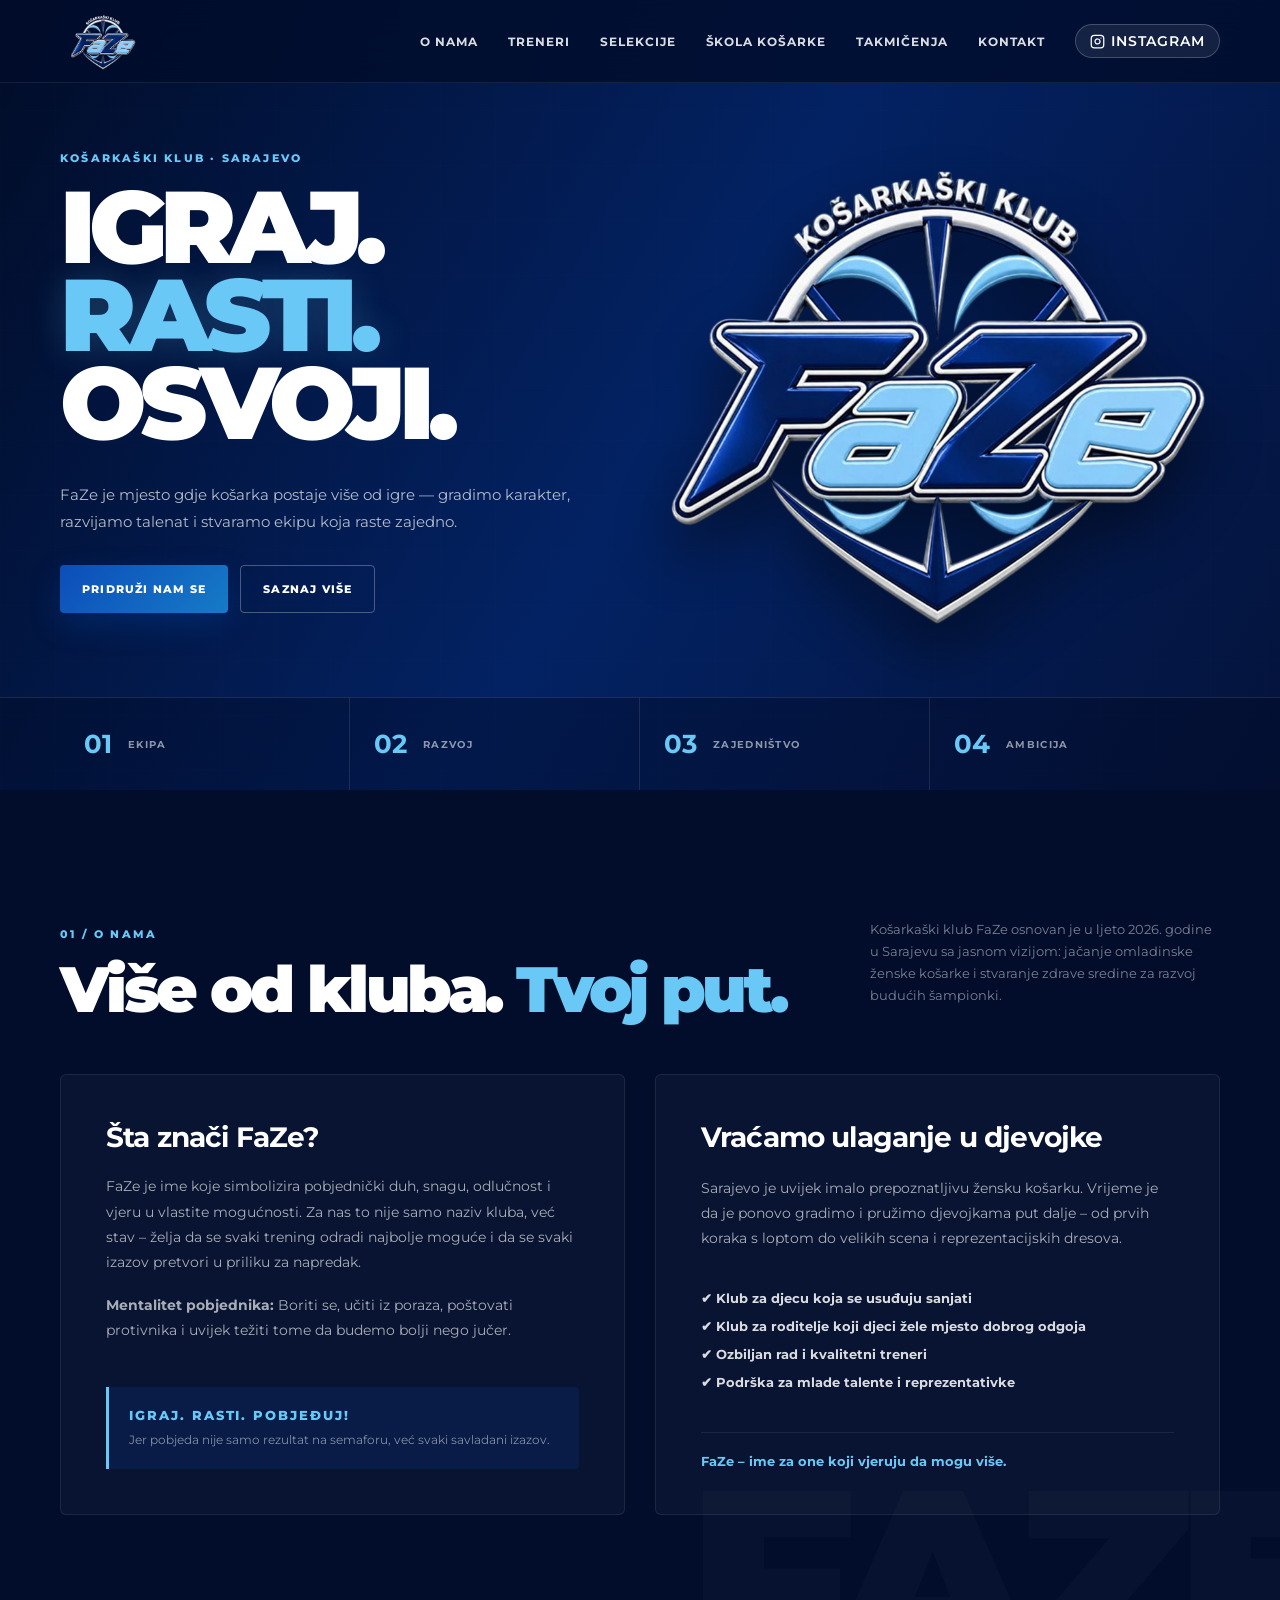
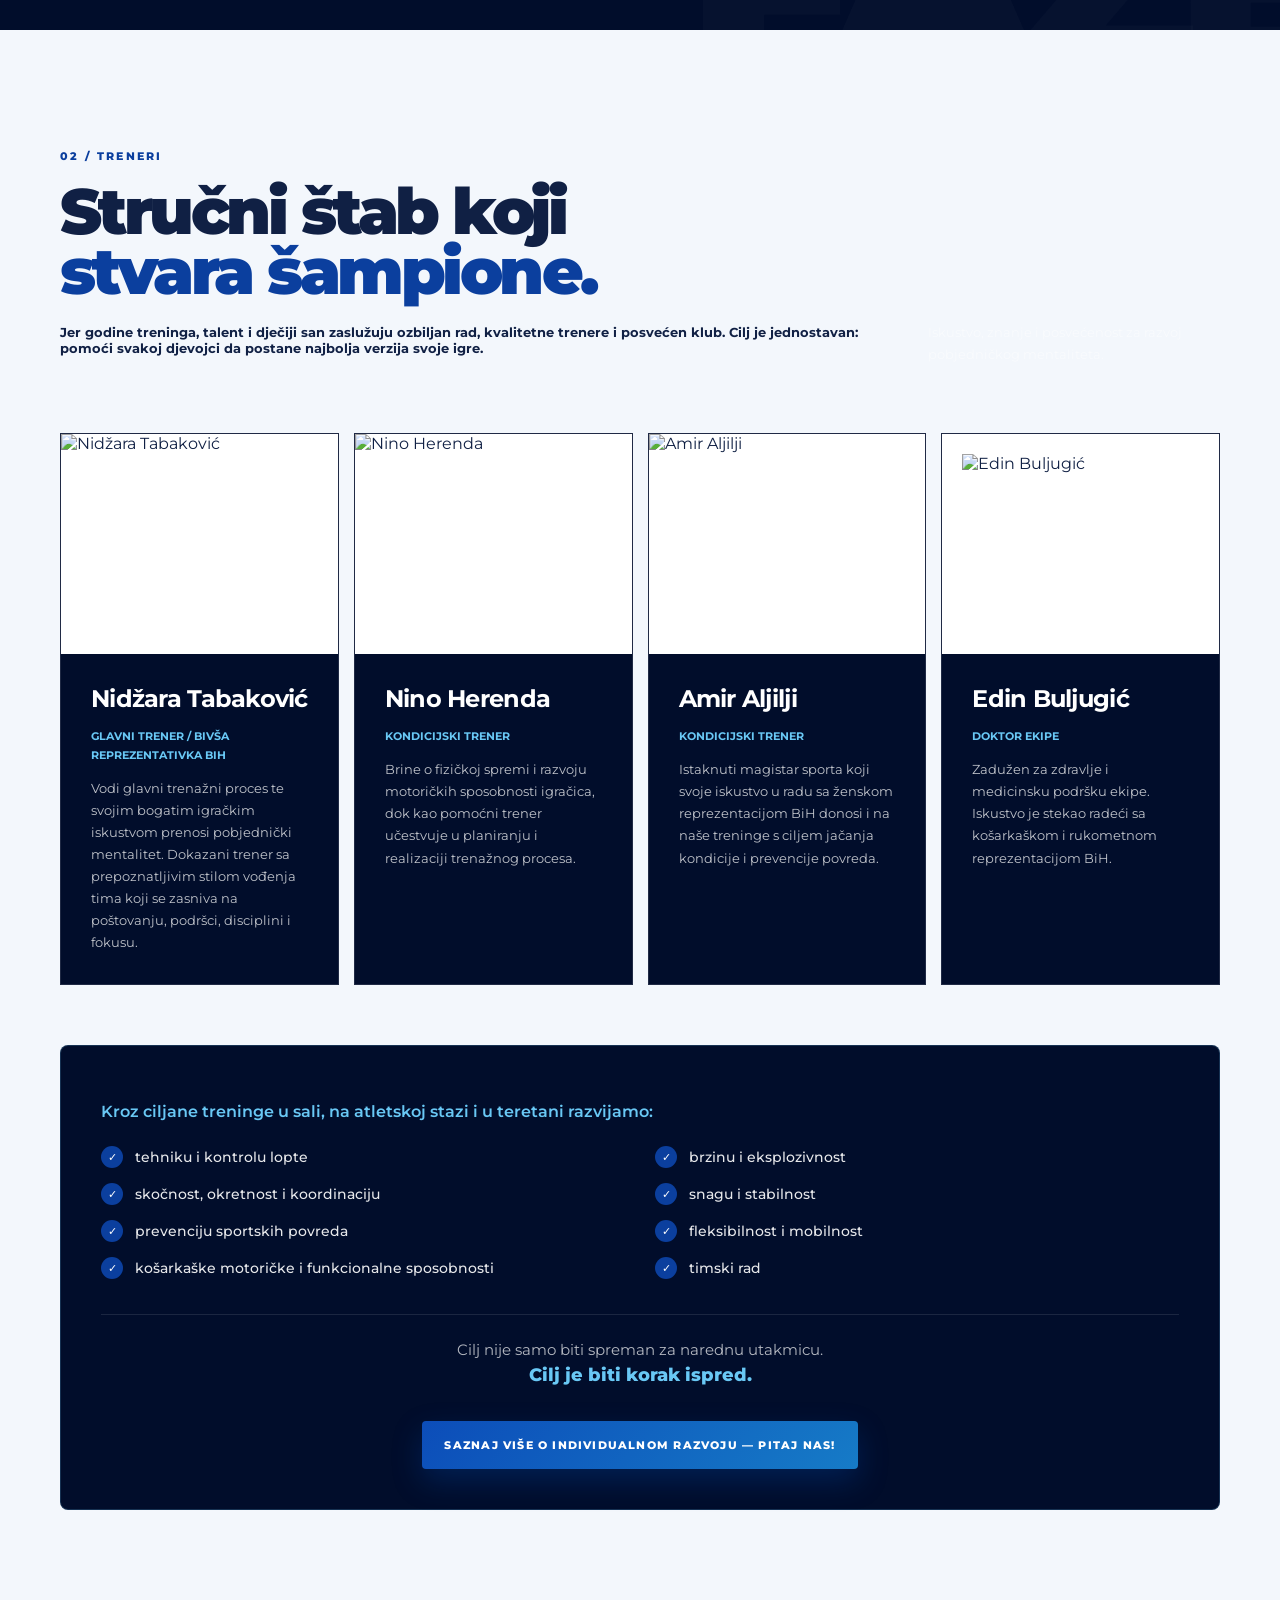
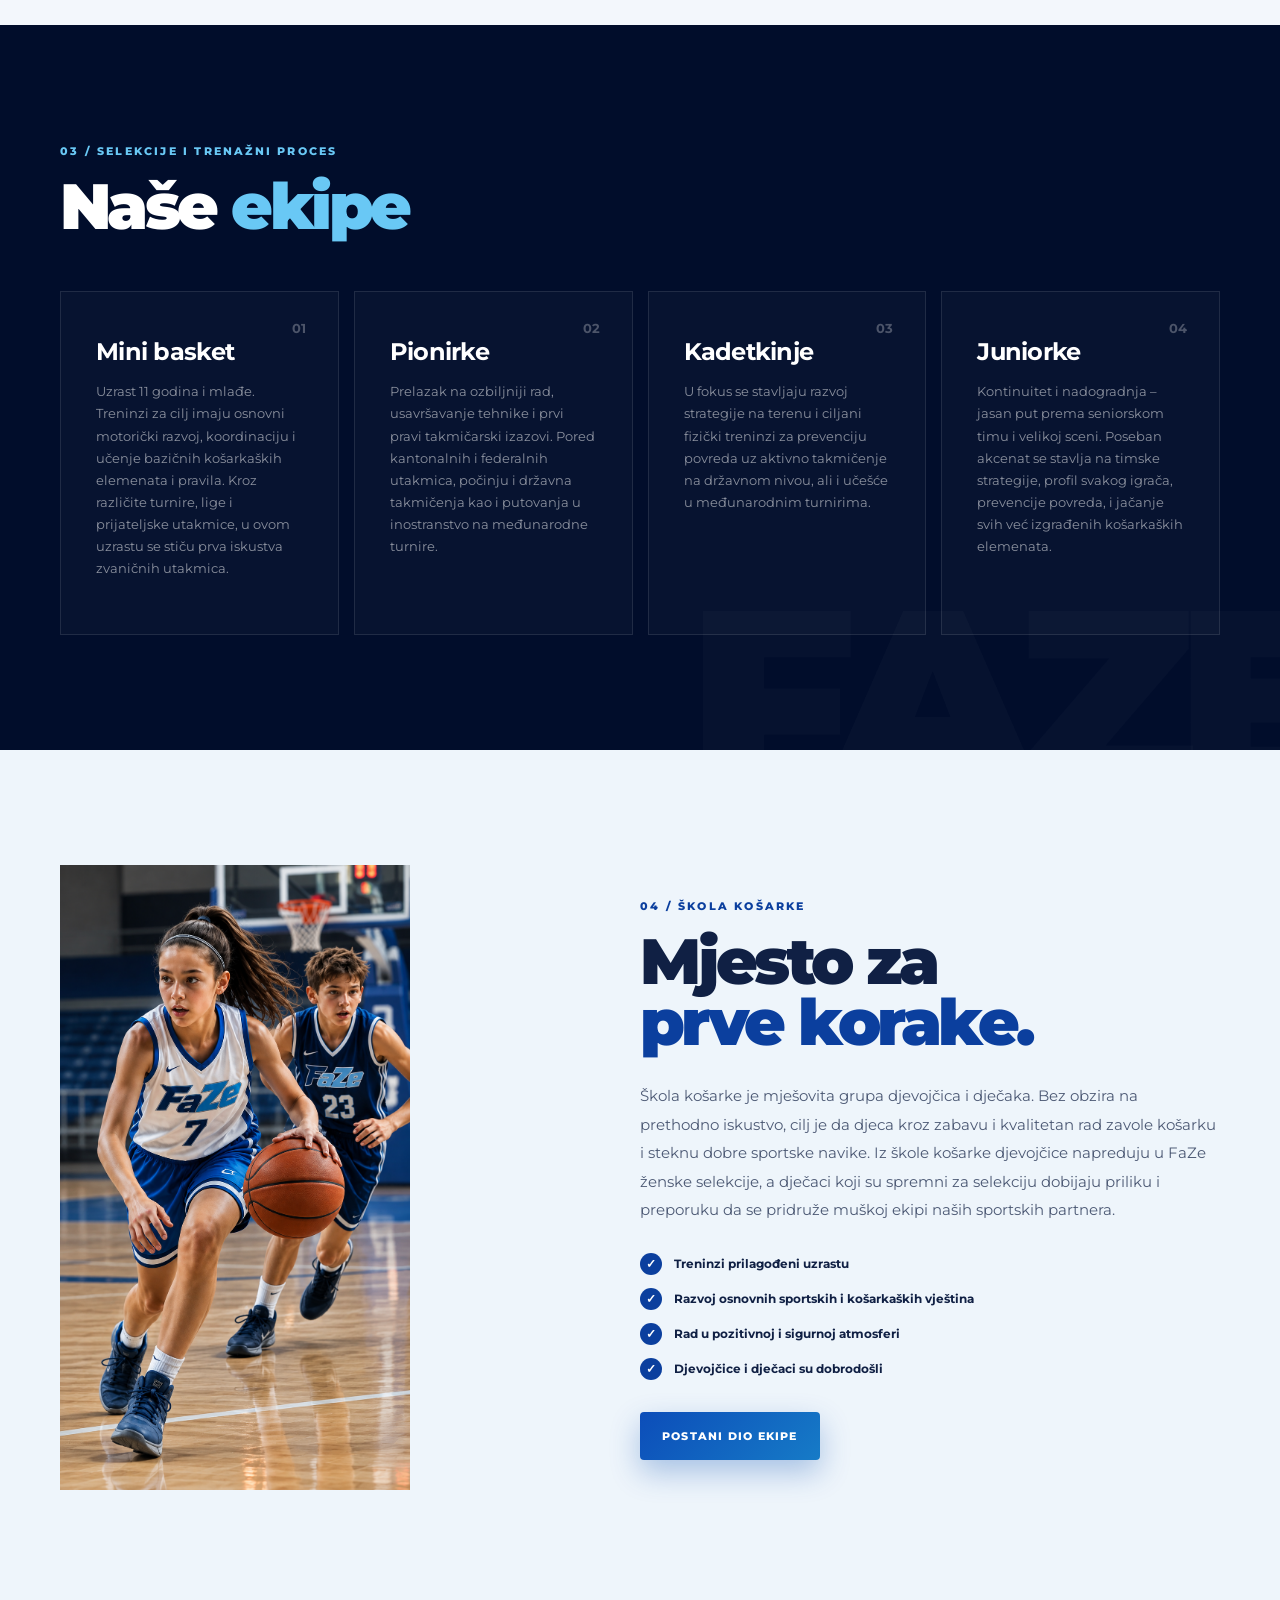
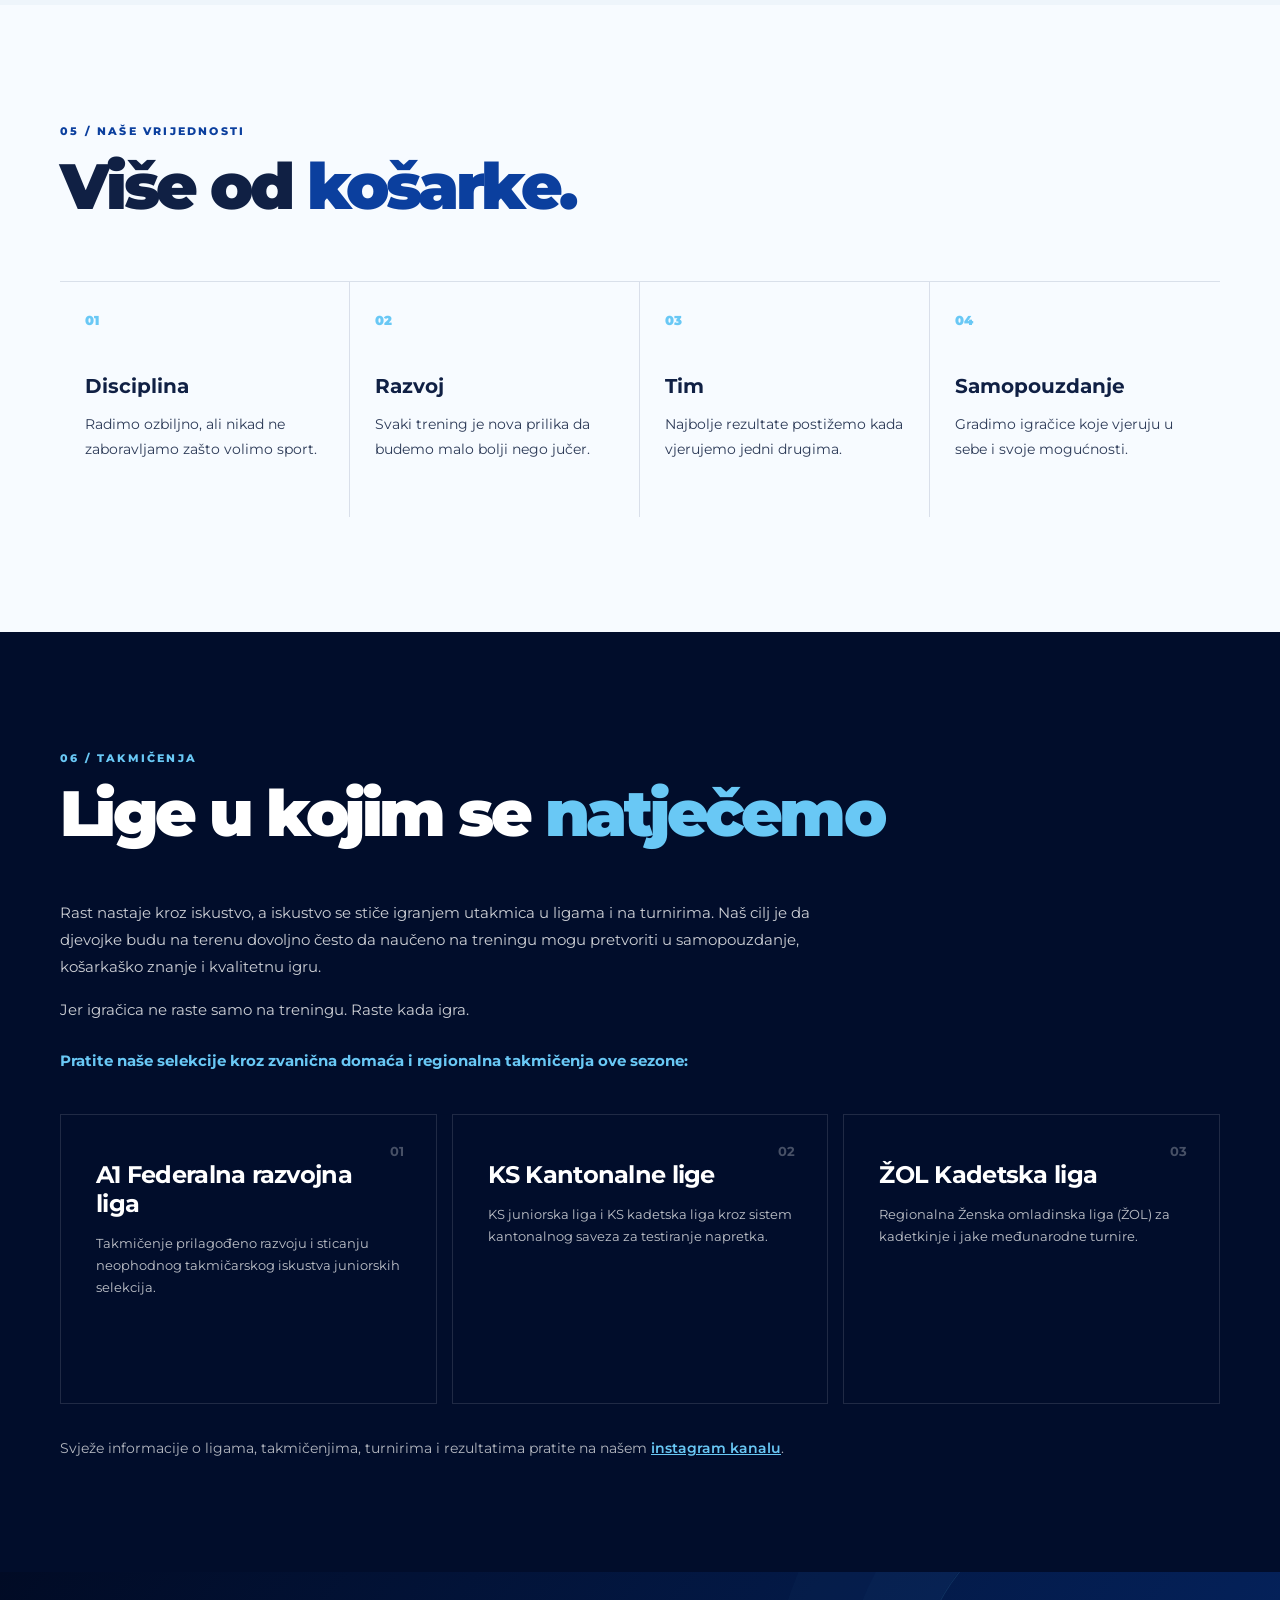
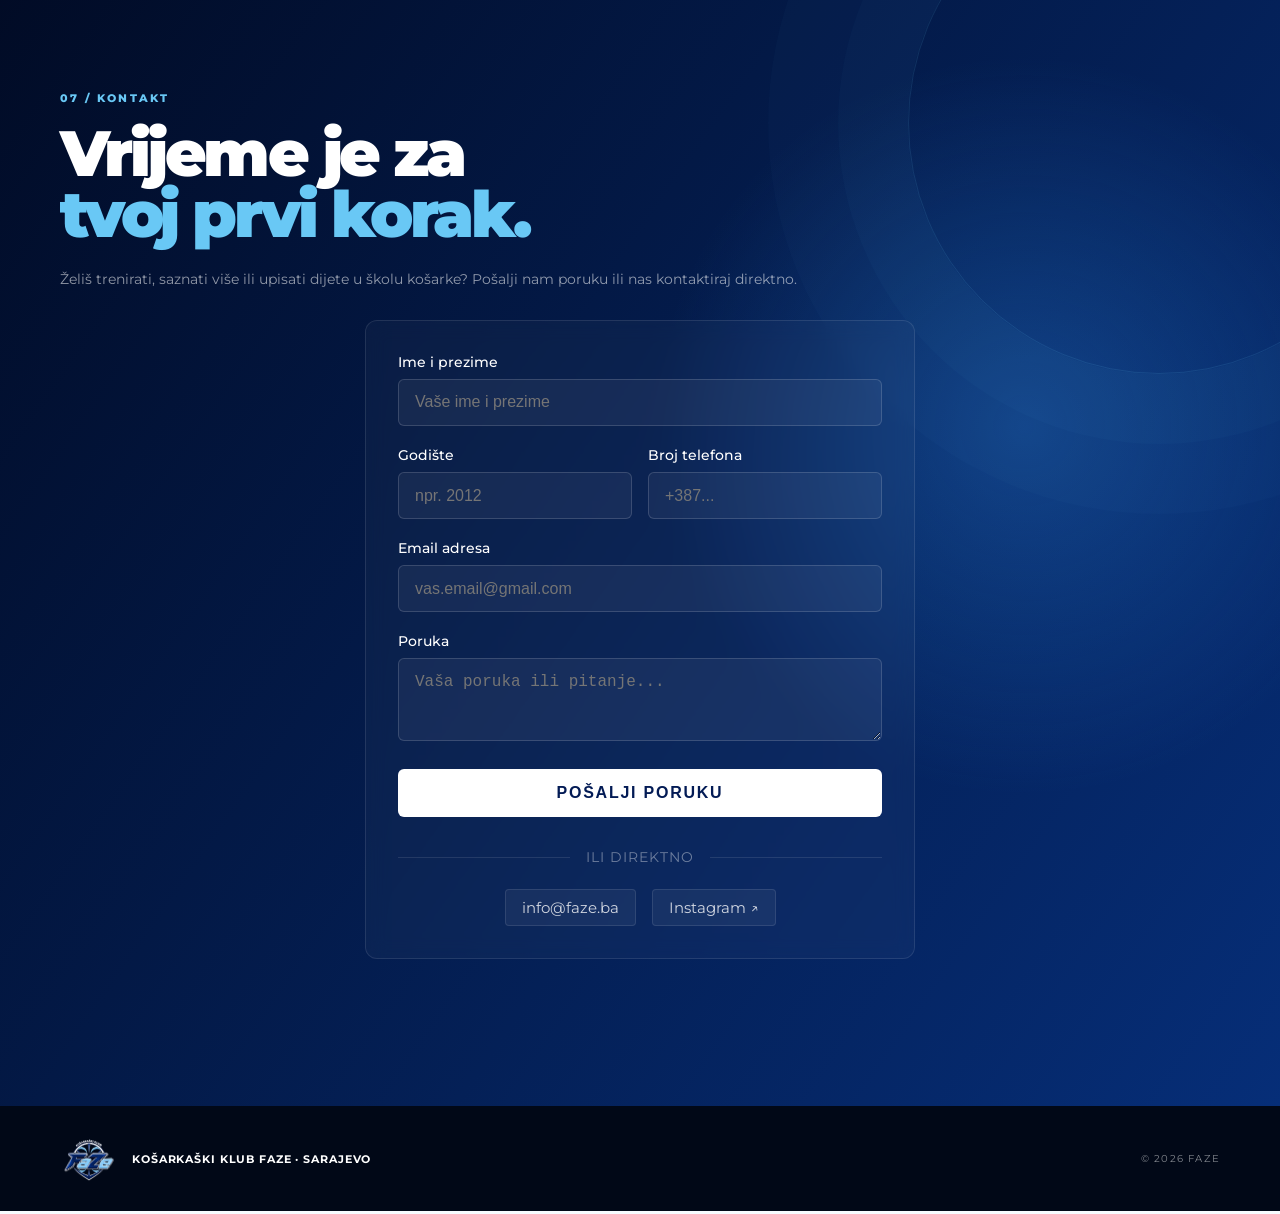
==== index.html @ a492d36b "Instagram link added" ====
<!DOCTYPE html>
<html lang="bs">
<head>
  <meta charset="UTF-8">
  <meta name="viewport" content="width=device-width, initial-scale=1.0">
  <meta name="description" content="Košarkaški klub FaZe – mjesto za razvoj, košarku i zajedništvo.">
  <meta property="og:image" content="logo.png">
  <meta property="og:image:background_color" content="#0b3f9e">
  <meta property="og:url" content="https://faze.ba">
  <meta name="description" content="Zvanična stranica košarkaškog kluba Faze. Saznajte sve o treningu, terminima i kontaktirajte nas.">
  <meta name="keywords" content="košarka, kk faze, košarkaški klub, ženski košarkaški klub, basketball club, trening, škola košarke, pioniri, pionirke, kadeti, kadetkinje, juniori, juniorke">
  <title>KK FaZe | Košarkaški klub</title>
  <link rel="preconnect" href="https://fonts.googleapis.com">
  <link rel="preconnect" href="https://fonts.gstatic.com" crossorigin>
  <link href="https://fonts.googleapis.com/css2?family=Montserrat:wght@400;500;600;700;800;900&display=swap" rel="stylesheet">
  <link rel="stylesheet" href="styles.css">
</head>
<body id="top">

  <header class="site-header" id="top">
    <div class="container nav-wrap">
      <a class="brand" href="#top" aria-label="FaZe početna">
        <img src="images/KKFAZE.png" alt="Logo KK FaZe">
      </a>

      <!-- NOVO: Brzi linkovi vidljivi na mobitelu pored hamburger menija -->
      <div class="mobile-header-actions">
        <a class="header-insta-icon" href="https://www.instagram.com/kosarkaski.klub.faze/" target="_blank" rel="noopener noreferrer" aria-label="Instagram">
          <svg width="20" height="20" viewBox="0 0 24 24" fill="none" stroke="currentColor" stroke-width="2" stroke-linecap="round" stroke-linejoin="round"><rect x="2" y="2" width="20" height="20" rx="5" ry="5"></rect><path d="M16 11.37A4 4 0 1 1 12.63 8 4 4 0 0 1 16 11.37z"></path><line x1="17.5" y1="6.5" x2="17.51" y2="6.5"></line></svg>
        </a>
        <a class="header-contact-btn" href="#kontakt">Kontakt</a>
        <button class="menu-toggle" aria-label="Otvori meni" aria-expanded="false">
          <span></span><span></span><span></span>
        </button>
      </div>

      <nav class="main-nav">
        <a href="#o-nama">O nama</a>
        <a href="#treneri">Treneri</a>
        <a href="#selekcije">Selekcije</a>
        <a href="#skola">Škola košarke</a>
        <a href="#takmicenja">Takmičenja</a>
        <a href="#kontakt">Kontakt</a>
        <a href="https://www.instagram.com/kosarkaski.klub.faze/" target="_blank" rel="noopener noreferrer" class="desktop-only-insta nav-insta-btn">
          <svg width="15" height="15" viewBox="0 0 24 24" fill="none" stroke="currentColor" stroke-width="2" stroke-linecap="round" stroke-linejoin="round"><rect x="2" y="2" width="20" height="20" rx="5" ry="5"></rect><path d="M16 11.37A4 4 0 1 1 12.63 8 4 4 0 0 1 16 11.37z"></path><line x1="17.5" y1="6.5" x2="17.51" y2="6.5"></line></svg>
          Instagram
        </a>
      </nav>
    </div>
  </header>

  <main>
    <section class="hero">
      <div class="hero-glow hero-glow-one"></div>
      <div class="hero-glow hero-glow-two"></div>
      <div class="container hero-grid">
        <div class="hero-copy">
          <span class="eyebrow">KOŠARKAŠKI KLUB · SARAJEVO</span>
          <h1>IGRAJ.<br><span>RASTI.</span><br>OSVOJI.</h1>
          <p>
            FaZe je mjesto gdje košarka postaje više od igre — gradimo karakter,
            razvijamo talenat i stvaramo ekipu koja raste zajedno.
          </p>
          <div class="hero-actions">
            <a href="#skola" class="btn btn-primary">Pridruži nam se</a>
            <a href="#o-nama" class="btn btn-secondary">Saznaj više</a>
          </div>
        </div>

        <div class="hero-logo">
          <img src="images/KKFAZE.png" alt="KK FaZe logo">
        </div>
      </div>
      <div class="hero-bottom">
        <div class="container stats">
          <div><strong>01</strong><span>Ekipa</span></div>
          <div><strong>02</strong><span>Razvoj</span></div>
          <div><strong>03</strong><span>Zajedništvo</span></div>
          <div><strong>04</strong><span>Ambicija</span></div>
        </div>
      </div>
    </section>
 
  <!-- O NAMA SEKCIJA -->
<section class="section dark-section about-section" id="o-nama">
  <div class="container">
    <div class="section-heading">
      <div>
        <span class="section-label light">01 / O NAMA</span>
        <h2>Više od kluba. <em>Tvoj put.</em></h2>
      </div>
      <p>Košarkaški klub FaZe osnovan je u ljeto 2026. godine u Sarajevu sa jasnom vizijom: jačanje omladinske ženske košarke i stvaranje zdrave sredine za razvoj budućih šampionki.</p>
    </div>

    <div class="about-grid">
      <div class="about-card">
        <h3>Šta znači FaZe?</h3>
        <p>FaZe je ime koje simbolizira pobjednički duh, snagu, odlučnost i vjeru u vlastite mogućnosti. Za nas to nije samo naziv kluba, već stav – želja da se svaki trening odradi najbolje moguće i da se svaki izazov pretvori u priliku za napredak.</p>
        <p><strong>Mentalitet pobjednika:</strong> Boriti se, učiti iz poraza, poštovati protivnika i uvijek težiti tome da budemo bolji nego jučer.</p>
        <div class="about-quote">
          <span>IGRAJ. RASTI. POBJEĐUJ!</span>
          <small>Jer pobjeda nije samo rezultat na semaforu, već svaki savladani izazov.</small>
        </div>
      </div>

      <div class="about-card highlight-card">
        <h3>Vraćamo ulaganje u djevojke</h3>
        <p>Sarajevo je uvijek imalo prepoznatljivu žensku košarku. Vrijeme je da je ponovo gradimo i pružimo djevojkama put dalje – od prvih koraka s loptom do velikih scena i reprezentacijskih dresova.</p>
        <ul class="about-list">
          <li>✔ Klub za djecu koja se usuđuju sanjati</li>
          <li>✔ Klub za roditelje koji djeci žele mjesto dobrog odgoja</li>
          <li>✔ Ozbiljan rad i kvalitetni treneri</li>
          <li>✔ Podrška za mlade talente i reprezentativke</li>
        </ul>
        <div class="about-footer-text">
          <strong>FaZe – ime za one koji vjeruju da mogu više.</strong>
        </div>
      </div>
    </div>
  </div>
</section>

 <section class="section coach" id="treneri">
  <div class="container">
    <div class="section-heading">
      <div>
        <span class="section-label">02 / TRENERI</span>
        <h2>Stručni štab koji<br><em>stvara šampione.</em></h2>
        <h5>Jer godine treninga, talent i dječiji san zaslužuju ozbiljan rad, kvalitetne trenere i posvećen klub. Cilj je jednostavan: pomoći svakoj djevojci da postane najbolja verzija svoje igre.</h5>
      </div>
      <p>Iskustvo, znanje i posvećenost za razvoj pobjedničkog mentaliteta.</p>
    </div>

    <div class="cards cards-4-grid">
      <!-- Trener 1: Nidžara -->
      <div class="team-card" style="padding: 0; overflow: hidden; display: flex; flex-direction: column;">
        <div style="height: 220px; background: white; overflow: hidden;">
          <img src="nidzara-tabakovic.jpg" alt="Nidžara Tabaković" style="width: 100%; height: 100%; object-fit: cover;">
        </div>
        <div style="padding: 30px;">
          <span class="card-number">01</span>
          <h3>Nidžara Tabaković</h3>
          <p style="color: var(--blue-light); font-weight: 700; margin: 6px 0 12px; font-size: 11px; text-transform: uppercase;">Glavni trener / Bivša reprezentativka BiH</p>
          <p>Vodi glavni trenažni proces te svojim bogatim igračkim iskustvom prenosi pobjednički mentalitet. Dokazani trener sa prepoznatljivim stilom vođenja tima koji se zasniva na poštovanju, podršci, disciplini i fokusu.</p>
        </div>
      </div>

      <!-- Trener 2: Nino -->
      <div class="team-card" style="padding: 0; overflow: hidden; display: flex; flex-direction: column;">
        <div style="height: 220px; background: white; overflow: hidden;">
          <img src="" alt="Nino Herenda" style="margin: 0 auto; width: 100%; height: 100%; object-fit: cover;">
        </div>
        <div style="padding: 30px;">
          <span class="card-number">02</span>
          <h3>Nino Herenda</h3>
          <p style="color: var(--blue-light); font-weight: 700; margin: 6px 0 12px; font-size: 11px; text-transform: uppercase;">Kondicijski trener</p>
          <p>Brine o fizičkoj spremi i razvoju motoričkih sposobnosti igračica, dok kao pomoćni trener učestvuje u planiranju i realizaciji trenažnog procesa.</p>
        </div>
      </div>

      <!-- Trener 3: Amir -->
      <div class="team-card" style="padding: 0; overflow: hidden; display: flex; flex-direction: column;">
        <div style="height: 220px; background: white; overflow: hidden;">
          <img src="" alt="Amir Aljilji" style="width: 100%; height: 100%; object-fit: cover;">
        </div>
        <div style="padding: 30px;">
          <span class="card-number">03</span>
          <h3>Amir Aljilji</h3>
          <p style="color: var(--blue-light); font-weight: 700; margin: 6px 0 12px; font-size: 11px; text-transform: uppercase;">Kondicijski trener</p>
          <p>Istaknuti magistar sporta koji svoje iskustvo u radu sa ženskom reprezentacijom BiH donosi i na naše treninge s ciljem jačanja kondicije i prevencije povreda.</p>
        </div>
      </div>

      <!-- Trener 4: (Placeholder / Dodatni trener) -->
      <div class="team-card" style="padding: 0; overflow: hidden; display: flex; flex-direction: column;">
        <div style="height: 220px; background: white; overflow: hidden;">
          <img src="" alt="Edin Buljugić" style="margin: 0 auto; width: 100%; height: 100%; object-fit: contain; padding: 20px;">
        </div>
        <div style="padding: 30px;">
          <span class="card-number">04</span>
          <h3>Edin Buljugić</h3>
          <p style="color: var(--blue-light); font-weight: 700; margin: 6px 0 12px; font-size: 11px; text-transform: uppercase;">Doktor ekipe</p>
          <p>Zadužen za zdravlje i medicinsku podršku ekipe. Iskustvo je stekao radeći sa košarkaškom i rukometnom reprezentacijom BiH. </p>
        </div>
      </div>
    </div>

    <!-- DODANI TEKST I LISTA ISPOD TRENERA -->
    <div class="coach-extra-content">
      <p class="coach-extra-intro">
        Kroz ciljane treninge u sali, na atletskoj stazi i u teretani razvijamo:
      </p>
      
      <ul class="coach-bullet-list">
        <li><span>✓</span> tehniku i kontrolu lopte</li>
        <li><span>✓</span> brzinu i eksplozivnost</li>
        <li><span>✓</span> skočnost, okretnost i koordinaciju</li>
        <li><span>✓</span> snagu i stabilnost</li>
        <li><span>✓</span> prevenciju sportskih povreda</li>
        <li><span>✓</span> fleksibilnost i mobilnost</li>
        <li><span>✓</span> košarkaške motoričke i funkcionalne sposobnosti</li>
        <li><span>✓</span> timski rad</li>
      </ul>

      <div class="coach-extra-footer">
        <p>Cilj nije samo biti spreman za narednu utakmicu.</p>
        <p class="highlight-goal">Cilj je biti korak ispred.</p>
        <a href="#kontakt" class="btn btn-primary coach-cta-btn">SAZNAJ VIŠE O INDIVIDUALNOM RAZVOJU — pitaj nas!</a>
      </div>
    </div>

  </div>
</section>

<section class="section dark-section" id="selekcije">
      <div class="container">
        <div class="section-heading">
          <div>
            <span class="section-label light">03 / SELEKCIJE I TRENAŽNI PROCES</span>
            <h2>Naše <em>ekipe</em></h2>
          </div>
        </div>

        <div class="cards cards-6">

          <article class="team-card">
            <span class="card-number">01</span>
            <h3>Mini basket</h3>
            <p>Uzrast 11 godina i mlađe. Treninzi za cilj imaju osnovni motorički razvoj, 
              koordinaciju i učenje bazičnih košarkaških elemenata i pravila. 
              Kroz različite turnire, lige i prijateljske utakmice, u ovom uzrastu se 
              stiču prva iskustva zvaničnih utakmica. 
            </p>
          </article>

          <article class="team-card">
            <span class="card-number">02</span>
            <h3>Pionirke</h3>
            <p>Prelazak na ozbiljniji rad, usavršavanje tehnike 
              i prvi pravi takmičarski izazovi. Pored kantonalnih i federalnih utakmica,
               počinju i državna takmičenja kao i putovanja u inostranstvo na međunarodne
                turnire.</p>
          </article>

          <article class="team-card">
            <span class="card-number">03</span>
            <h3>Kadetkinje</h3>
            <p>U fokus se stavljaju razvoj 
               strategije na terenu i ciljani fizički treninzi za prevenciju povreda 
               uz aktivno takmičenje na državnom nivou, ali i učešće u međunarodnim turnirima.
            </p>
          </article>

          <article class="team-card">
            <span class="card-number">04</span>
            <h3>Juniorke</h3>
            <p>Kontinuitet i nadogradnja – jasan put prema seniorskom timu i velikoj sceni. 
              Poseban akcenat se stavlja na timske strategije, profil svakog igrača, prevencije povreda, 
              i jačanje svih već izgrađenih košarkaških elemenata.
            </p>
          </article>
        </div>
      </div>
    </section>

    <section class="section school" id="skola">
      <div class="container school-grid">
        <img class="school-img" height="auto" src="images/skolakosarke.png" alt="Škola košarke">

        <div class="school-copy">
          <span class="section-label">04 / ŠKOLA KOŠARKE</span>
          <h2>Mjesto za<br><em>prve korake.</em></h2>
          <p>
            Škola košarke je mješovita grupa djevojčica i dječaka. Bez obzira na
            prethodno iskustvo, cilj je da djeca kroz zabavu i kvalitetan rad
            zavole košarku i steknu dobre sportske navike. Iz škole košarke djevojčice napreduju
            u FaZe ženske selekcije, a dječaci koji su spremni za selekciju dobijaju priliku 
            i preporuku da se pridruže muškoj ekipi naših sportskih partnera.
          </p>

          <div class="check-list">
            <div><span>✓</span> Treninzi prilagođeni uzrastu</div>
            <div><span>✓</span> Razvoj osnovnih sportskih i košarkaških vještina</div>
            <div><span>✓</span> Rad u pozitivnoj i sigurnoj atmosferi</div>
            <div><span>✓</span> Djevojčice i dječaci su dobrodošli</div>
          </div>

          <a href="#kontakt" class="btn btn-primary">Postani dio ekipe</a>
        </div>
      </div>
    </section>

    <section class="section values">
      <div class="container">
        <div class="section-heading">
          <div>
            <span class="section-label">05 / NAŠE VRIJEDNOSTI</span>
            <h2>Više od <em>košarke.</em></h2>
          </div>
        </div>

        <div class="value-grid">
          <div class="value">
            <span>01</span>
            <h3>Disciplina</h3>
            <p>Radimo ozbiljno, ali nikad ne zaboravljamo zašto volimo sport.</p>
          </div>
          <div class="value">
            <span>02</span>
            <h3>Razvoj</h3>
            <p>Svaki trening je nova prilika da budemo malo bolji nego jučer.</p>
          </div>
          <div class="value">
            <span>03</span>
            <h3>Tim</h3>
            <p>Najbolje rezultate postižemo kada vjerujemo jedni drugima.</p>
          </div>
          <div class="value">
            <span>04</span>
            <h3>Samopouzdanje</h3>
            <p>Gradimo igračice koje vjeruju u sebe i svoje mogućnosti.</p>
          </div>
        </div>
      </div>
    </section>

    <section class="section leagues-section" id="takmicenja">
  <div class="container">
    <div class="section-heading">
      <div>
        <span class="section-label light">06 / TAKMIČENJA</span>
        <h2>Lige u kojim se <em>natječemo</em></h2>
      </div>
    </div>

    <!-- AŽURIRANI TEKST ZA LIGE -->
    <div class="leagues-description-box" style="margin-bottom: 40px; color: rgba(255,255,255,0.8); line-height: 1.8; font-size: 15px; max-width: 800px;">
      <p style="margin-bottom: 1rem;">
        Rast nastaje kroz iskustvo, a iskustvo se stiče igranjem utakmica u ligama i na turnirima. Naš cilj je da djevojke budu na terenu dovoljno često da naučeno na treningu mogu pretvoriti u samopouzdanje, košarkaško znanje i kvalitetnu igru.
      </p>
      <p style="margin-bottom: 1.5rem;">
        Jer igračica ne raste samo na treningu. Raste kada igra.
      </p>
      <p style="font-weight: 700; color: var(--blue-light); margin-bottom: 1rem;">
        Pratite naše selekcije kroz zvanična domaća i regionalna takmičenja ove sezone:
      </p>
    </div>
    
    <div class="cards">
      <div class="team-card">
        <span class="card-number">01</span>
        <h3>A1 Federalna razvojna liga</h3>
        <p>Takmičenje prilagođeno razvoju i sticanju neophodnog takmičarskog iskustva juniorskih selekcija.</p>
      </div>
      
      <div class="team-card">
        <span class="card-number">02</span>
        <h3>KS Kantonalne lige</h3>
        <p>KS juniorska liga i KS kadetska liga kroz sistem kantonalnog saveza za testiranje napretka.</p>
      </div>
      
      <div class="team-card">
        <span class="card-number">03</span>
        <h3>ŽOL Kadetska liga</h3>
        <p>Regionalna Ženska omladinska liga (ŽOL) za kadetkinje i jake međunarodne turnire.</p>
      </div>
    </div>

    <div class="leagues-footer-note" style="margin-top: 35px; font-size: 14px; color: rgba(255,255,255,0.7);">
      Svježe informacije o ligama, takmičenjima, turnirima i rezultatima pratite na našem <a href="https://www.instagram.com/kosarkaski.klub.faze/" target="_blank" rel="noopener noreferrer" style="color: var(--blue-light); text-decoration: underline; font-weight: 600;">instagram kanalu</a>.
    </div>
  </div>
</section>

    <section class="cta-section" id="kontakt">
      <div class="container cta">
        <span class="section-label light">07 / KONTAKT</span>
        <h2>Vrijeme je za<br><em>tvoj prvi korak.</em></h2>
        <p>Želiš trenirati, saznati više ili upisati dijete u školu košarke? Pošalji nam poruku ili nas kontaktiraj direktno.</p>
        
        <div class="contact-wrapper" style="max-width: 550px; margin: 2rem auto; background: rgba(255, 255, 255, 0.03); border: 1px solid rgba(255, 255, 255, 0.1); border-radius: 12px; padding: 2rem; backdrop-filter: blur(10px); text-align: left;">
          
          <!-- Kontakt forma -->
          <form action="https://formsubmit.co/2196290c60044d73888505dd80a2dd87" method="POST" class="contact-form">
            
            <input type="text" name="_honey" style="display:none">
            <input type="hidden" name="_captcha" value="false">

            <div style="margin-bottom: 1.25rem;">
              <label for="name" style="display: block; margin-bottom: 0.5rem; color: #fff; font-size: 0.9rem; font-weight: 500;">Ime i prezime</label>
              <input type="text" id="name" name="name" required placeholder="Vaše ime i prezime" style="width: 100%; padding: 0.85rem 1rem; border-radius: 6px; border: 1px solid rgba(255,255,255,0.15); background: rgba(255,255,255,0.05); color: #fff; font-size: 1rem; outline: none; transition: border-color 0.2s;">
            </div>

            <div style="display: grid; grid-template-columns: 1fr 1fr; gap: 1rem; margin-bottom: 1.25rem;">
              <div>
                <label for="godiste" style="display: block; margin-bottom: 0.5rem; color: #fff; font-size: 0.9rem; font-weight: 500;">Godište</label>
                <input type="text" id="godiste" name="godiste" required placeholder="npr. 2012" style="width: 100%; padding: 0.85rem 1rem; border-radius: 6px; border: 1px solid rgba(255,255,255,0.15); background: rgba(255,255,255,0.05); color: #fff; font-size: 1rem; outline: none;">
              </div>
              <div>
                <label for="phone" style="display: block; margin-bottom: 0.5rem; color: #fff; font-size: 0.9rem; font-weight: 500;">Broj telefona</label>
                <input type="tel" id="phone" name="phone" required placeholder="+387..." style="width: 100%; padding: 0.85rem 1rem; border-radius: 6px; border: 1px solid rgba(255,255,255,0.15); background: rgba(255,255,255,0.05); color: #fff; font-size: 1rem; outline: none;">
              </div>
            </div>

            <div style="margin-bottom: 1.25rem;">
              <label for="email" style="display: block; margin-bottom: 0.5rem; color: #fff; font-size: 0.9rem; font-weight: 500;">Email adresa</label>
              <input type="email" id="email" name="email" required placeholder="vas.email@gmail.com" style="width: 100%; padding: 0.85rem 1rem; border-radius: 6px; border: 1px solid rgba(255,255,255,0.15); background: rgba(255,255,255,0.05); color: #fff; font-size: 1rem; outline: none;">
            </div>

            <div style="margin-bottom: 1.5rem;">
              <label for="message" style="display: block; margin-bottom: 0.5rem; color: #fff; font-size: 0.9rem; font-weight: 500;">Poruka</label>
              <textarea id="message" name="message" rows="3" required maxlength="200" placeholder="Vaša poruka ili pitanje..." style="width: 100%; padding: 0.85rem 1rem; border-radius: 6px; border: 1px solid rgba(255,255,255,0.15); background: rgba(255,255,255,0.05); color: #fff; font-size: 1rem; outline: none; resize: vertical;"></textarea>
            </div>

            <button type="submit" class="btn btn-light" style="width: 100%; padding: 0.9rem; cursor: pointer; border: none; font-weight: 600; font-size: 1rem; border-radius: 6px; transition: opacity 0.2s;">Pošalji poruku</button>
          </form>

          <!-- Elegantan prekid i alternativni kontakt linkovi -->
          <div style="display: flex; align-items: center; justify-content: center; gap: 1rem; margin: 2rem 0 1.5rem 0; color: rgba(255,255,255,0.4); font-size: 0.85rem; text-transform: uppercase; letter-spacing: 1px;">
            <span style="height: 1px; background: rgba(255,255,255,0.1); flex: 1;"></span>
            ili direktno
            <span style="height: 1px; background: rgba(255,255,255,0.1); flex: 1;"></span>
          </div>

          <div class="cta-actions" style="display: flex; justify-content: center; gap: 1rem;">
            <a href="mailto:info@faze.ba" style="color: rgba(255,255,255,0.8); text-decoration: none; font-size: 0.95rem; display: flex; align-items: center; gap: 0.5rem; padding: 0.5rem 1rem; border-radius: 4px; background: rgba(255,255,255,0.05); border: 1px solid rgba(255,255,255,0.1); transition: background 0.2s;">
              info@faze.ba
            </a>
            <a href="https://www.instagram.com/kosarkaski.klub.faze/" target="_blank" rel="noopener noreferrer" style="color: rgba(255,255,255,0.8); text-decoration: none; font-size: 0.95rem; display: flex; align-items: center; gap: 0.5rem; padding: 0.5rem 1rem; border-radius: 4px; background: rgba(255,255,255,0.05); border: 1px solid rgba(255,255,255,0.1); transition: background 0.2s;">
              Instagram ↗
            </a>
          </div>

        </div>
      </div>
    </section>  
  </main>

  <footer>
    <div class="container footer-wrap">
      <div class="footer-brand">
        <img src="images/KKFAZE.png" alt="KK FaZe">
        <span>Košarkaški klub FaZe · Sarajevo</span>
      </div>
     
      <div class="copyright">© <span id="year"></span> FAZE</div>
    </div>
  </footer>

  <script src="script.js"></script>
</body>
</html>
---- styles.css ----
/* =========================
   ŽKK FAZE — styles.css
   ========================= */

:root {
  --navy: #031b55;
  --navy-dark: #010d2b;
  --blue: #0b3f9e;
  --blue-light: #69c8f5;
  --cyan: #8cddff;
  --white: #f7fbff;
  --text: #102044;
  --muted: #64708a;
  --line: rgba(3, 27, 85, 0.12);
  --shadow: 0 24px 70px rgba(1, 13, 43, 0.16);
}

* { box-sizing: border-box; }

html {
  scroll-behavior: smooth;
}

body {
  margin: 0;
  font-family: "Montserrat", Arial, sans-serif;
  color: var(--text);
  background: var(--white);
  overflow-x: hidden;
}

a {
  color: inherit;
  text-decoration: none;
}

img {
  max-width: 100%;
  display: block;
}

.container {
  width: min(1160px, calc(100% - 40px));
  margin: 0 auto;
}

/* NAVIGATION */
.site-header {
  position: fixed;
  inset: 0 0 auto;
  z-index: 100;
  background: rgba(1, 13, 43, 0.82);
  backdrop-filter: blur(18px);
  border-bottom: 1px solid rgba(255,255,255,.08);
}

.nav-wrap {
  min-height: 82px;
  display: flex;
  align-items: center;
  justify-content: space-between;
}

.brand img {
  width: 86px;
  height: 58px;
  object-fit: contain;
}

.main-nav {
  display: flex;
  align-items: center;
  gap: 30px;
  color: rgba(255,255,255,.86);
  font-size: 12px;
  font-weight: 700;
  letter-spacing: .08em;
  text-transform: uppercase;
}

.main-nav a {
  transition: color .2s ease;
}

.main-nav a:hover {
  color: var(--cyan);
}

/* NOVO: Stilovi za mobilne brze ikone/dugmad pored menija */
.mobile-header-actions {
  display: none;
  align-items: center;
  gap: 12px;
}

.header-insta-icon {
  color: white;
  display: flex;
  align-items: center;
  justify-content: center;
  padding: 6px;
  background: rgba(255,255,255,0.08);
  border-radius: 4px;
  border: 1px solid rgba(255,255,255,0.15);
}

.header-contact-btn {
  font-size: 10px;
  font-weight: 800;
  letter-spacing: 0.1em;
  text-transform: uppercase;
  background: var(--blue-light);
  color: var(--navy-dark);
  padding: 8px 12px;
  border-radius: 4px;
}

.menu-toggle {
  display: none;
  background: none;
  border: 0;
  padding: 10px;
  cursor: pointer;
}

.menu-toggle span {
  display: block;
  width: 25px;
  height: 2px;
  margin: 5px 0;
  background: white;
}

/* HERO */
.hero {
  min-height: 790px;
  position: relative;
  overflow: hidden;
  color: white;
  background: linear-gradient(120deg, #010c27 0%, #032263 52%, #04133b 100%);
  padding-top: 82px;
}

.hero::before {
  content: "";
  position: absolute;
  inset: 0;
  opacity: .22;
  background-image: 
    linear-gradient(rgba(255,255,255,.035) 1px, transparent 1px),
    linear-gradient(90deg, rgba(255,255,255,.035) 1px, transparent 1px);
  background-size: 55px 55px;
}

.hero-grid {
  min-height: 610px;
  position: relative;
  z-index: 2;
  display: grid;
  grid-template-columns: 1fr 1fr;
  align-items: center;
  gap: 30px;
}

.hero-copy {
  padding: 65px 0 80px;
}

.eyebrow, .section-label {
  display: inline-block;
  margin-bottom: 18px;
  font-size: 11px;
  font-weight: 800;
  letter-spacing: .2em;
  color: var(--blue);
}

.eyebrow {
  color: var(--blue-light);
}

.hero h1 {
  margin: 0;
  font-size: clamp(58px, 8vw, 104px);
  line-height: .86;
  font-weight: 900;
  letter-spacing: -.07em;
}

.hero h1 span {
  color: var(--blue-light);
  text-shadow: 0 0 35px rgba(105, 200, 245, .22);
}

.hero-copy p {
  max-width: 560px;
  margin: 34px 0 30px;
  color: rgba(255,255,255,.7);
  line-height: 1.8;
  font-size: 15px;
}

.hero-actions, .cta-actions {
  display: flex;
  flex-wrap: wrap;
  gap: 12px;
}

.btn {
  display: inline-flex;
  align-items: center;
  justify-content: center;
  min-height: 48px;
  padding: 0 22px;
  border-radius: 4px;
  font-size: 11px;
  font-weight: 800;
  letter-spacing: .11em;
  text-transform: uppercase;
  transition: transform .2s ease, background .2s ease, color .2s ease;
}

.btn:hover {
  transform: translateY(-2px);
}

.btn-primary {
  color: white;
  background: linear-gradient(135deg, #0c4db9, #167bc7);
  box-shadow: 0 12px 30px rgba(0, 74, 175, .3);
}

.btn-secondary {
  color: white;
  border: 1px solid rgba(255,255,255,.28);
}

.btn-light {
  background: white;
  color: var(--navy);
}

.btn-outline-light {
  border: 1px solid rgba(255,255,255,.45);
  color: white;
}

.hero-logo {
  position: relative;
  min-height: 510px;
  display: flex;
  align-items: center;
  justify-content: center;
}

.hero-logo img {
  position: relative;
  z-index: 2;
  width: min(570px, 100%);
  filter: drop-shadow(0 30px 30px rgba(0,0,0,.45));
  animation: floatLogo 5s ease-in-out infinite;
}

@keyframes floatLogo {
  0%, 100% { transform: translateY(0) rotate(-1deg); }
  50% { transform: translateY(-10px) rotate(1deg); }
}

.hero-bottom {
  position: absolute;
  bottom: 0;
  left: 0;
  right: 0;
  z-index: 4;
  border-top: 1px solid rgba(255,255,255,.1);
  background: rgba(0, 8, 29, .35);
}

.stats {
  display: grid;
  grid-template-columns: repeat(4, 1fr);
}

.stats div {
  min-height: 92px;
  padding: 18px 24px;
  display: flex;
  align-items: center;
  gap: 16px;
  border-right: 1px solid rgba(255,255,255,.1);
}

.stats div:last-child { border-right: 0; }

.stats strong {
  font-size: 26px;
  color: var(--blue-light);
}

.stats span {
  font-size: 10px;
  font-weight: 700;
  letter-spacing: .13em;
  text-transform: uppercase;
  color: rgba(255,255,255,.55);
}

/* SECTIONS */
.section {
  padding: 115px 0;
}

.two-col {
  display: grid;
  grid-template-columns: .85fr 1.15fr;
  gap: 90px;
  align-items: start;
}

.section-label {
  color: var(--blue);
}

.section-label.light {
  color: var(--blue-light);
}

h2 {
  margin: 0;
  font-size: clamp(44px, 5vw, 70px);
  line-height: .95;
  letter-spacing: -.055em;
  font-weight: 900;
}

h2 em {
  color: var(--blue);
  font-style: normal;
}

.section-text {
  padding-top: 30px;
}

.section-text p,
.school-copy > p {
  font-size: 15px;
  line-height: 1.9;
  color: #4d5a75;
  margin: 0 0 18px;
}

.muted {
  color: #8b94a7 !important;
  font-size: 12px !important;
}

/* DARK SECTION */
.dark-section {
  color: white;
  background: var(--navy-dark);
  position: relative;
  overflow: hidden;
}

.dark-section::after {
  content: "FAZE";
  position: absolute;
  right: -50px;
  bottom: -80px;
  font-size: 260px;
  line-height: 1;
  font-weight: 900;
  letter-spacing: -.08em;
  color: rgba(255,255,255,.018);
}

.section-heading {
  display: flex;
  justify-content: space-between;
  align-items: end;
  gap: 40px;
  margin-bottom: 55px;
}

.section-heading h2 em { color: var(--blue-light); }

.section-heading > p {
  max-width: 350px;
  color: rgba(255,255,255,.48);
  line-height: 1.7;
  font-size: 13px;
}

.cards {
  position: relative;
  z-index: 2;
  display: grid;
  grid-template-columns: repeat(3, 1fr);
  gap: 15px;
}

.cards-6 {
  grid-template-columns: repeat(4, 1fr);
}

/* Prilagođeno za 4 trenera */
.cards-4-grid {
  grid-template-columns: repeat(4, 1fr);
}

.team-card {
  min-height: 290px;
  padding: 45px 35px 55px;
  position: relative;
  overflow: hidden;
  border: 1px solid rgba(255,255,255,.1);
  background: rgba(255,255,255,.025);
  transition: transform .25s ease, border-color .25s ease, background .25s ease;
}

.team-card:hover,
.team-card.featured {
  transform: translateY(-8px);
  border-color: rgba(105, 200, 245, .45);
  background: linear-gradient(145deg, rgba(14, 67, 150, .7), rgba(255,255,255,.025));
}

.card-number {
  position: absolute;
  top: 28px;
  right: 32px;
  font-size: 13px;
  color: rgba(255,255,255,.28);
  font-weight: 700;
}

.team-card h3 {
  margin: 0 0 14px;
  font-size: 24px;
  letter-spacing: -.03em;
}

.team-card p {
  margin: 0;
  color: rgba(255,255,255,.53);
  line-height: 1.7;
  font-size: 13px;
}

/* COACH & LEAGUES SPECIFIC */
.coach {
  background: #f3f7fc;
}

.coach .team-card,
.leagues-section .team-card {
  background: var(--navy-dark);
  border-color: rgba(255, 255, 255, 0.12);
}

.coach .team-card h3,
.leagues-section .team-card h3 {
  color: white;
}

.coach .team-card p,
.leagues-section .team-card p {
  color: rgba(255, 255, 255, 0.75);
}

/* Stilovi za dodatni tekst i listu ispod trenera */
.coach-extra-content {
  margin-top: 60px;
  padding: 40px;
  background: var(--navy-dark);
  border-radius: 8px;
  border: 1px solid rgba(105, 200, 245, 0.2);
  color: white;
}

.coach-extra-intro {
  font-size: 16px;
  font-weight: 600;
  color: var(--blue-light);
  margin-bottom: 25px;
}

.coach-bullet-list {
  list-style: none;
  padding: 0;
  display: grid;
  grid-template-columns: repeat(2, 1fr);
  gap: 15px 30px;
  margin-bottom: 35px;
}

.coach-bullet-list li {
  display: flex;
  align-items: center;
  gap: 12px;
  font-size: 14px;
  font-weight: 500;
  color: rgba(255, 255, 255, 0.9);
}

.coach-bullet-list span {
  width: 22px;
  height: 22px;
  display: grid;
  place-items: center;
  color: white;
  background: var(--blue);
  border-radius: 50%;
  font-size: 11px;
}

.coach-extra-footer {
  border-top: 1px solid rgba(255, 255, 255, 0.1);
  padding-top: 25px;
  text-align: center;
}

.coach-extra-footer p {
  margin: 0 0 5px;
  color: rgba(255, 255, 255, 0.7);
  font-size: 15px;
}

.coach-extra-footer .highlight-goal {
  font-weight: 800;
  color: var(--blue-light);
  font-size: 18px;
  margin-bottom: 25px;
}

.coach-cta-btn {
  margin-top: 10px;
}

.leagues-section {
  background: var(--navy-dark);
  color: white;
}

.leagues-section .section-heading h2 em {
  color: var(--blue-light);
}

.leagues-section .section-heading p {
  color: rgba(255, 255, 255, 0.6);
}

/* SCHOOL */
.school {
  background: #eef5fb;
}

.school-grid {
  display: grid;
  grid-template-columns: 1fr 1fr;
  gap: 0px;
  align-items: center;
}

.school-img {
  width: 100%;       /* Prilagođava se koloni u kojoj se nalazi */
  max-width: 350px;  /* Ovdje ograničite maksimalnu širinu (stavite 400px, 450px ili koliko vam odgovara) */
  height: auto;
  display: block;
}

.school-visual {
  min-height: 560px;
  position: relative;
  display: grid;
  place-items: center;
  background: var(--navy-dark);
  overflow: hidden;
}

.visual-card {
  position: relative;
  z-index: 2;
  width: 70%;
  min-height: 270px;
  padding: 30px;
  display: flex;
  flex-direction: column;
  justify-content: space-between;
  background: rgba(255,255,255,.06);
  border: 1px solid rgba(255,255,255,.16);
  backdrop-filter: blur(10px);
  box-shadow: var(--shadow);
  color: white;
}

.visual-card span {
  font-size: 12px;
  font-weight: 800;
  letter-spacing: .2em;
  color: var(--blue-light);
}

.visual-card strong {
  font-size: clamp(34px, 4vw, 55px);
  line-height: .9;
  letter-spacing: -.06em;
}

.visual-card small {
  font-size: 9px;
  letter-spacing: .18em;
  color: rgba(255,255,255,.5);
  font-weight: 800;
}

.school-copy h2 {
  margin-bottom: 30px;
}

.check-list {
  display: grid;
  gap: 13px;
  margin: 28px 0 32px;
}

.check-list div {
  display: flex;
  gap: 12px;
  align-items: center;
  font-size: 12px;
  font-weight: 700;
}

.check-list span {
  width: 22px;
  height: 22px;
  display: grid;
  place-items: center;
  color: white;
  background: var(--blue);
  border-radius: 50%;
}

/* VALUES */
.value-grid {
  display: grid;
  grid-template-columns: repeat(4, 1fr);
  margin-top: 65px;
  border-top: 1px solid var(--line);
}

.value {
  min-height: 235px;
  padding: 28px 25px;
  border-right: 1px solid var(--line);
}

.value:last-child { border-right: 0; }

.value > span {
  color: var(--blue-light);
  font-weight: 900;
  font-size: 13px;
}

.value h3 {
  margin: 45px 0 12px;
  font-size: 20px;
}

.value p {
  color: #2c3a57;    
  line-height: 1.75;     
  font-size: 14px;     
}

/* O KLUBU */
.about-grid {
  display: grid;
  grid-template-columns: 1fr 1fr;
  gap: 30px;
  align-items: stretch;
}

.about-card {
  padding: 45px;
  background: rgba(255, 255, 255, 0.03);
  border: 1px solid rgba(255, 255, 255, 0.08);
  border-radius: 6px;
  display: flex;
  flex-direction: column;
  justify-content: space-between;
  transition: border-color 0.25s ease;
}

.about-card:hover {
  border-color: rgba(105, 200, 245, 0.35);
}

.about-card h3 {
  margin: 0 0 20px;
  font-size: 28px;
  letter-spacing: -.03em;
  color: white;
}

.about-card p {
  margin: 0 0 18px;
  color: rgba(255, 255, 255, 0.65);
  line-height: 1.8;
  font-size: 14px;
}

.about-quote {
  margin-top: 25px;
  padding: 20px;
  background: rgba(11, 63, 158, 0.2);
  border-left: 3px solid var(--blue-light);
  border-radius: 0 4px 4px 0;
}

.about-quote span {
  display: block;
  font-size: 13px;
  font-weight: 800;
  letter-spacing: 0.15em;
  color: var(--blue-light);
  margin-bottom: 6px;
}

.about-quote small {
  color: rgba(255, 255, 255, 0.5);
  font-size: 12px;
  line-height: 1.5;
}

.about-list {
  list-style: none;
  padding: 0;
  margin: 20px 0;
  display: grid;
  gap: 12px;
}

.about-list li {
  font-size: 13px;
  font-weight: 700;
  color: rgba(255, 255, 255, 0.85);
}

.about-footer-text {
  margin-top: 20px;
  padding-top: 20px;
  border-top: 1px solid rgba(255, 255, 255, 0.08);
  font-size: 13px;
  color: var(--blue-light);
}

/* CTA */
.cta-section {
  position: relative;
  overflow: hidden;
  padding: 115px 0;
  color: white;
  background: 
    radial-gradient(circle at 80% 40%, rgba(42, 130, 223, .35), transparent 30%),
    linear-gradient(125deg, #010b25, #062e78);
}

.cta-section::before {
  content: "";
  position: absolute;
  width: 500px;
  height: 500px;
  right: -130px;
  top: -100px;
  border-radius: 50%;
  border: 1px solid rgba(105,200,245,.12);
  box-shadow: 0 0 0 70px rgba(105,200,245,.025), 0 0 0 140px rgba(105,200,245,.018);
}

.cta {
  position: relative;
  z-index: 2;
}

.cta h2 {
  margin-bottom: 25px;
}

.cta h2 em { color: var(--blue-light); }

.cta p {
  color: rgba(255,255,255,.56);
  font-size: 14px;
  margin-bottom: 30px;
}

/* FOOTER */
footer {
  color: rgba(255,255,255,.5);
  background: #010817;
}

.footer-wrap {
  min-height: 105px;
  display: flex;
  align-items: center;
  justify-content: space-between;
  gap: 25px;
}

.footer-brand {
  display: flex;
  align-items: center;
  gap: 14px;
  color: white;
  font-size: 11px;
  font-weight: 700;
  text-transform: uppercase;
  letter-spacing: .08em;
}

.footer-brand img {
  width: 58px;
  height: 44px;
  object-fit: contain;
}

.footer-links {
  display: flex;
  gap: 22px;
  font-size: 10px;
  text-transform: uppercase;
  letter-spacing: .1em;
  font-weight: 700;
}

.footer-links a:hover { color: var(--blue-light); }

.copyright {
  font-size: 10px;
  letter-spacing: .12em;
}

.main-nav .nav-insta-btn {
  display: inline-flex !important;
  align-items: center;
  gap: 6px;
  background: rgba(255, 255, 255, 0.08); /* Suptilna pozadina koja se uklapa u tamni header */
  border: 1px solid rgba(255, 255, 255, 0.2);
  color: #ffffff !important;
  padding: 7px 14px;
  border-radius: 20px;
  font-weight: 600;
  font-size: 0.9rem;
  transition: all 0.2s ease;
}

.main-nav .nav-insta-btn:hover {
  background: var(--blue-light, #1d4ed8); /* Prelazi u plavu boju kluba na hover */
  border-color: var(--blue-light, #1d4ed8);
  transform: translateY(-1px);
}

#treneri em, .values h2 em { color: var(--blue); }

/* RESPONSIVE (MAX-WIDTH: 900px) */
@media (max-width: 900px) {
  .main-nav {
    gap: 17px;
  }

  .hero {
    min-height: 100vh;
    display: flex;
    flex-direction: column;
    justify-content: center;
  }

  .hero-grid {
    min-height: unset;
    flex: 1;
    display: flex;
    flex-direction: column;
    justify-content: center;
    gap:0px;
  }

  .hero-logo {
    display: flex !important;
    order: -1;
    min-height: 260px;
    margin-bottom: 10px;
  }

  .hero-logo img {
    width: min(260px, 75%);
    animation: none;
  }

  .hero-copy {
    padding-top: 20px;
    text-align: center;
  }

  .hero-copy p {
    margin-left: auto;
    margin-right: auto;
  }

  .hero-actions {
    justify-content: center;
  }

  .two-col,
  .school-grid {
    grid-template-columns: 1fr;
    gap: 55px;
  }

  .cards,
  .cards-6,
  .cards-4-grid {
    grid-template-columns: 1fr;
  }

  .team-card {
    min-height: 250px;
  }

  .school-visual {
    min-height: 350px;
  }

  .value-grid {
    grid-template-columns: repeat(2, 1fr);
  }

  .value:nth-child(2) { border-right: 0; }
  .value:nth-child(3),
  .value:nth-child(4) { border-top: 1px solid var(--line); }

  .footer-wrap {
    flex-wrap: wrap;
    padding: 25px 0;
  }

  .about-grid {
    grid-template-columns: 1fr;
  }
  
  .about-card {
    padding: 30px 20px;
  }

  .coach-bullet-list {
    grid-template-columns: 1fr;
  }
}

/* RESPONSIVE (MAX-WIDTH: 680px) */
@media (max-width: 680px) {
  .container {
    width: min(100% - 28px, 1160px);
  }

  .nav-wrap {
    min-height: 72px;
  }

  
  .main-nav .desktop-only-insta {
    display: none !important;
  }

  .brand img {
    width: 75px;
    height: 52px;
  }

  /* Prikaz novih brzih mobilnih akcija */
  .mobile-header-actions {
    display: flex;
  }

  .menu-toggle {
    display: block;
  }

  .main-nav {
    display: none;
    position: absolute;
    left: 14px;
    right: 14px;
    top: 68px;
    padding: 18px;
    flex-direction: column;
    align-items: stretch;
    background: rgba(1,13,43,.98);
    border: 1px solid rgba(255,255,255,.1);
  }

  .eyebrow{
    display: none;
  }

  .main-nav.open {
    display: flex;
  }

  .main-nav a {
    padding: 10px;
  }

  .hero {
    padding-top: 72px;
  }

  .hero h1 {
    font-size: clamp(48px, 15vw, 80px);
  }

  .hero-copy p {
    font-size: 13px;
  }

  .stats {
    grid-template-columns: repeat(2, 1fr);
  }

  .stats div {
    min-height: 64px;
    padding: 10px 15px;
  }

  .stats strong { font-size: 19px; }
  .stats span { font-size: 8px; }

  .section {
    padding: 80px 0;
  }

  .section-heading {
    display: block;
  }

  .section-heading > p {
    margin-top: 22px;
  }

  .school-visual {
    min-height: 300px;
  }

  .visual-card {
    width: 82%;
    min-height: 210px;
  }

  .value-grid {
    grid-template-columns: 1fr;
  }

  .value,
  .value:nth-child(2) {
    border-right: 0;
    border-bottom: 1px solid var(--line);
  }

  .value:last-child { border-bottom: 0; }

  .footer-wrap {
    display: grid;
    justify-items: start;
  }

  .footer-links {
    flex-wrap: wrap;
  }

  .cta-actions, .hero-actions {
    flex-direction: column;
    width: 100%;
  }

  .cta-actions .btn, .hero-actions .btn {
    width: 100%;
    text-align: center;
  }
  
  .hero-bottom {
    display: none;
  }
}
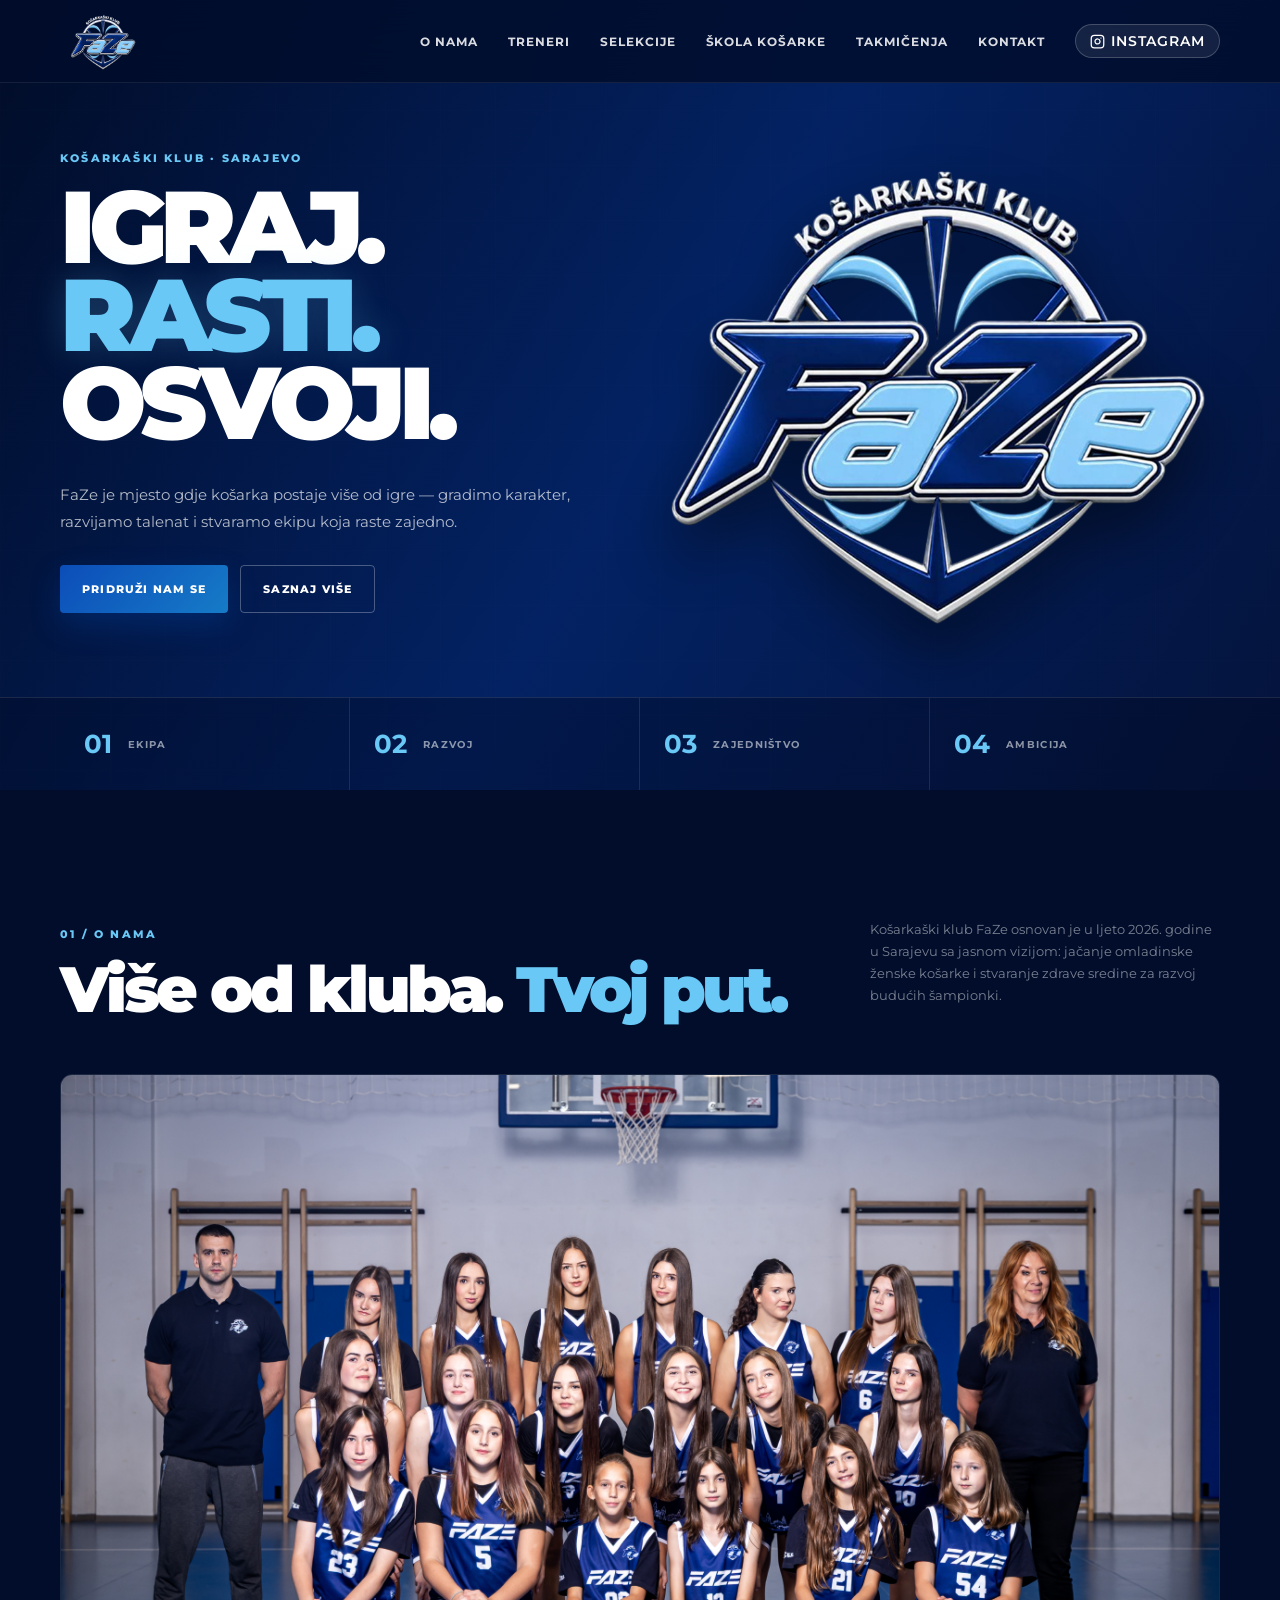
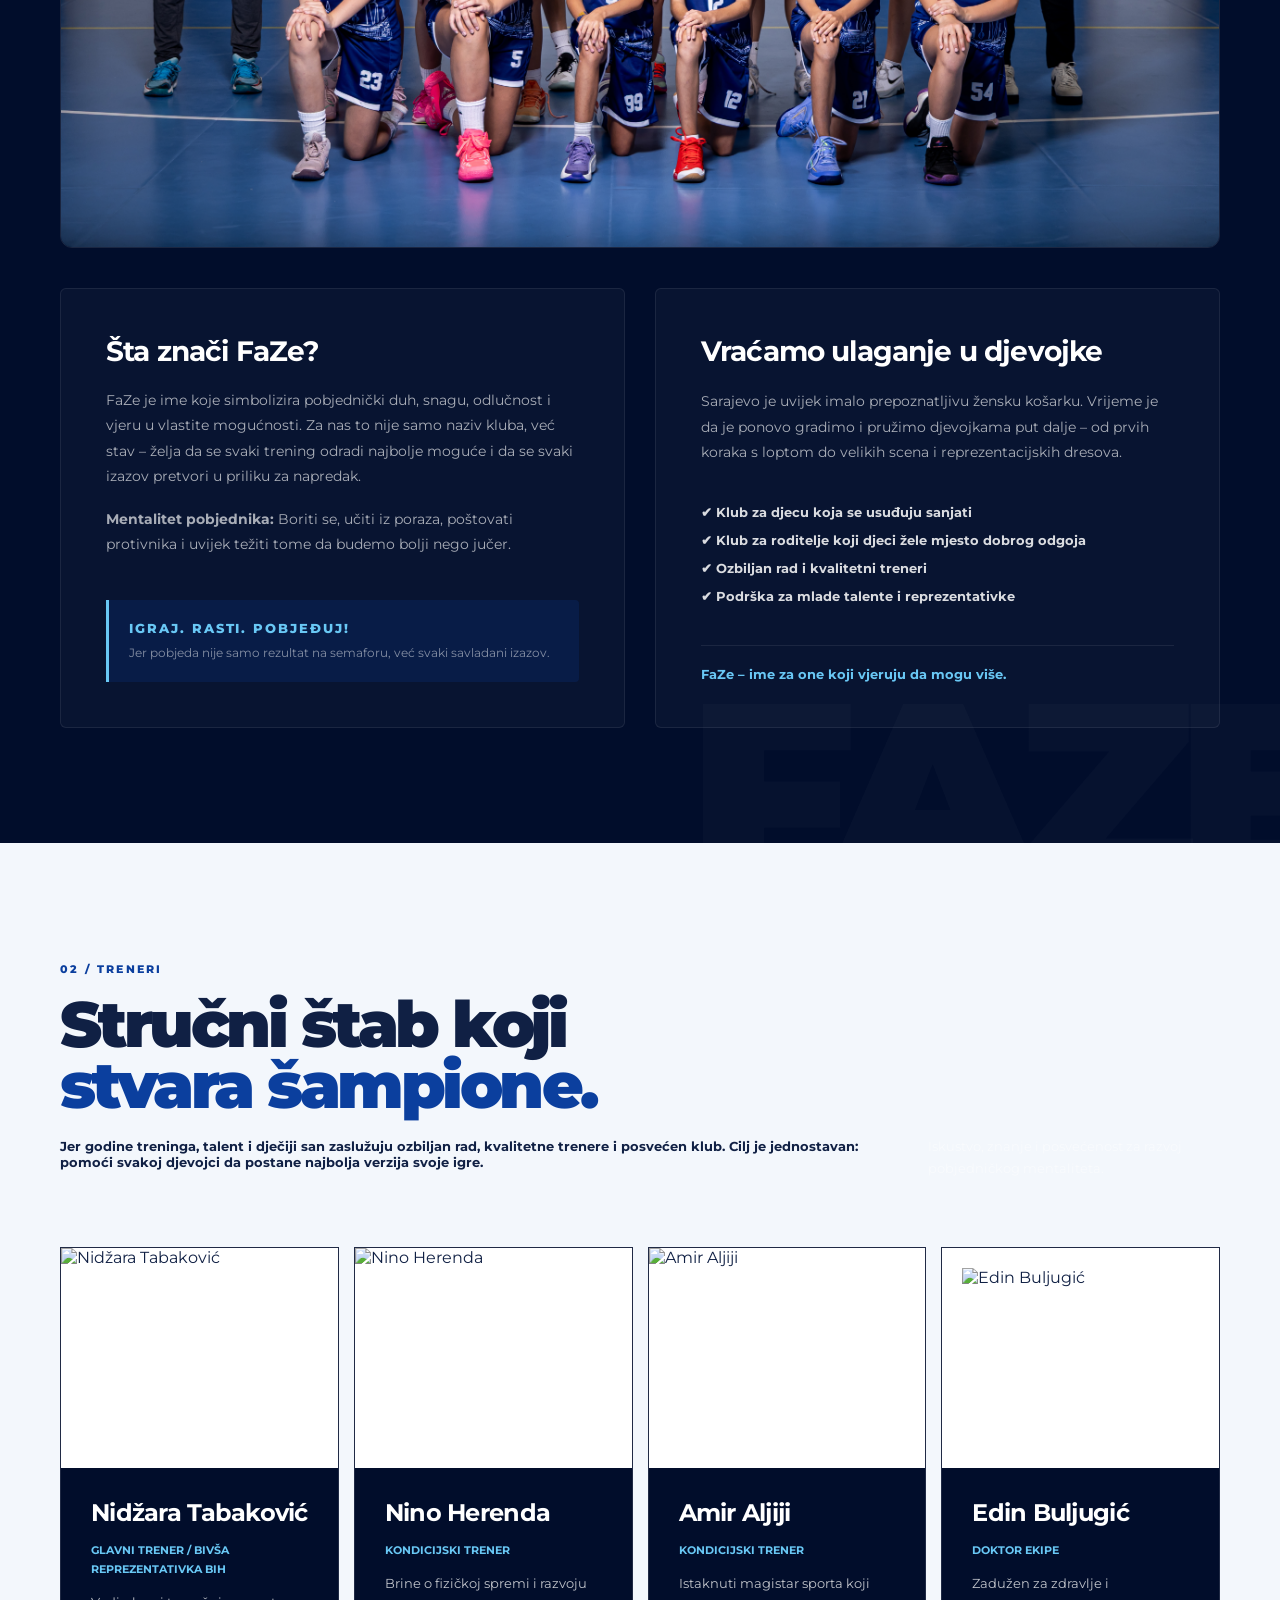
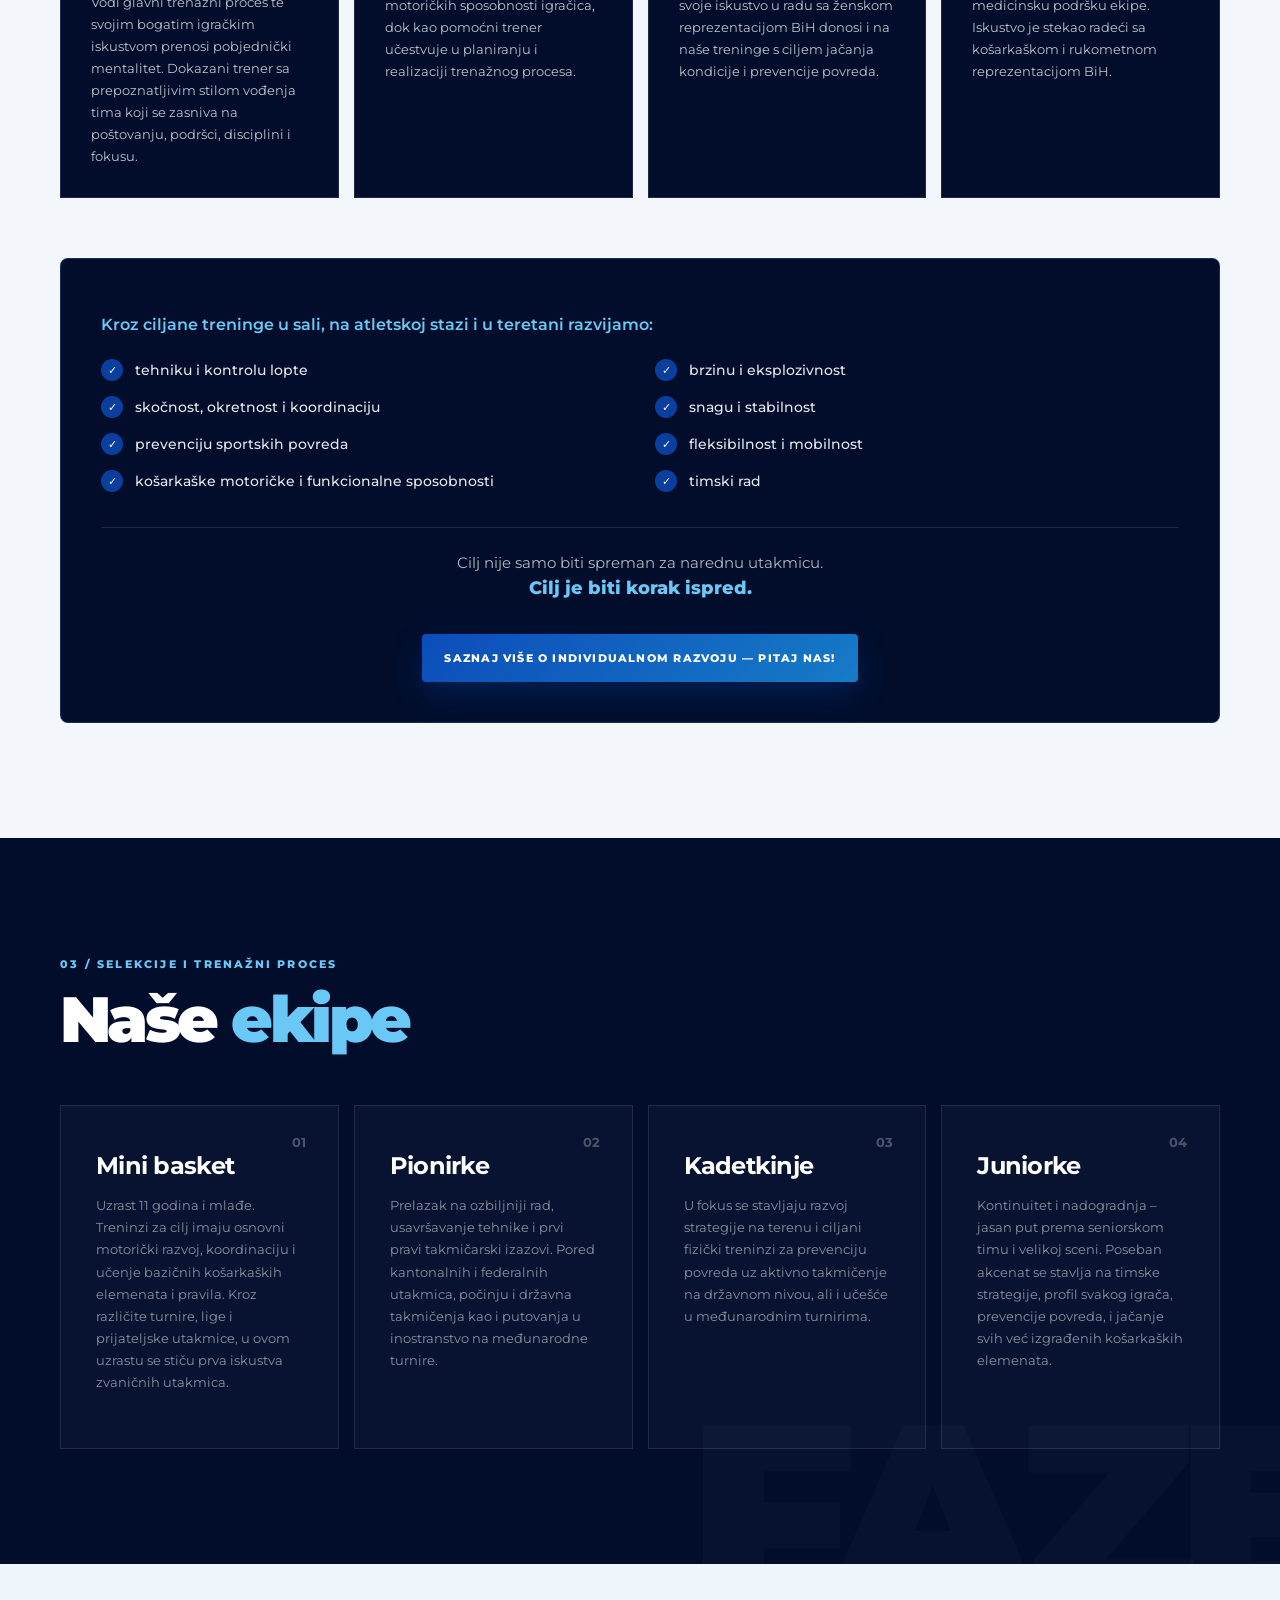
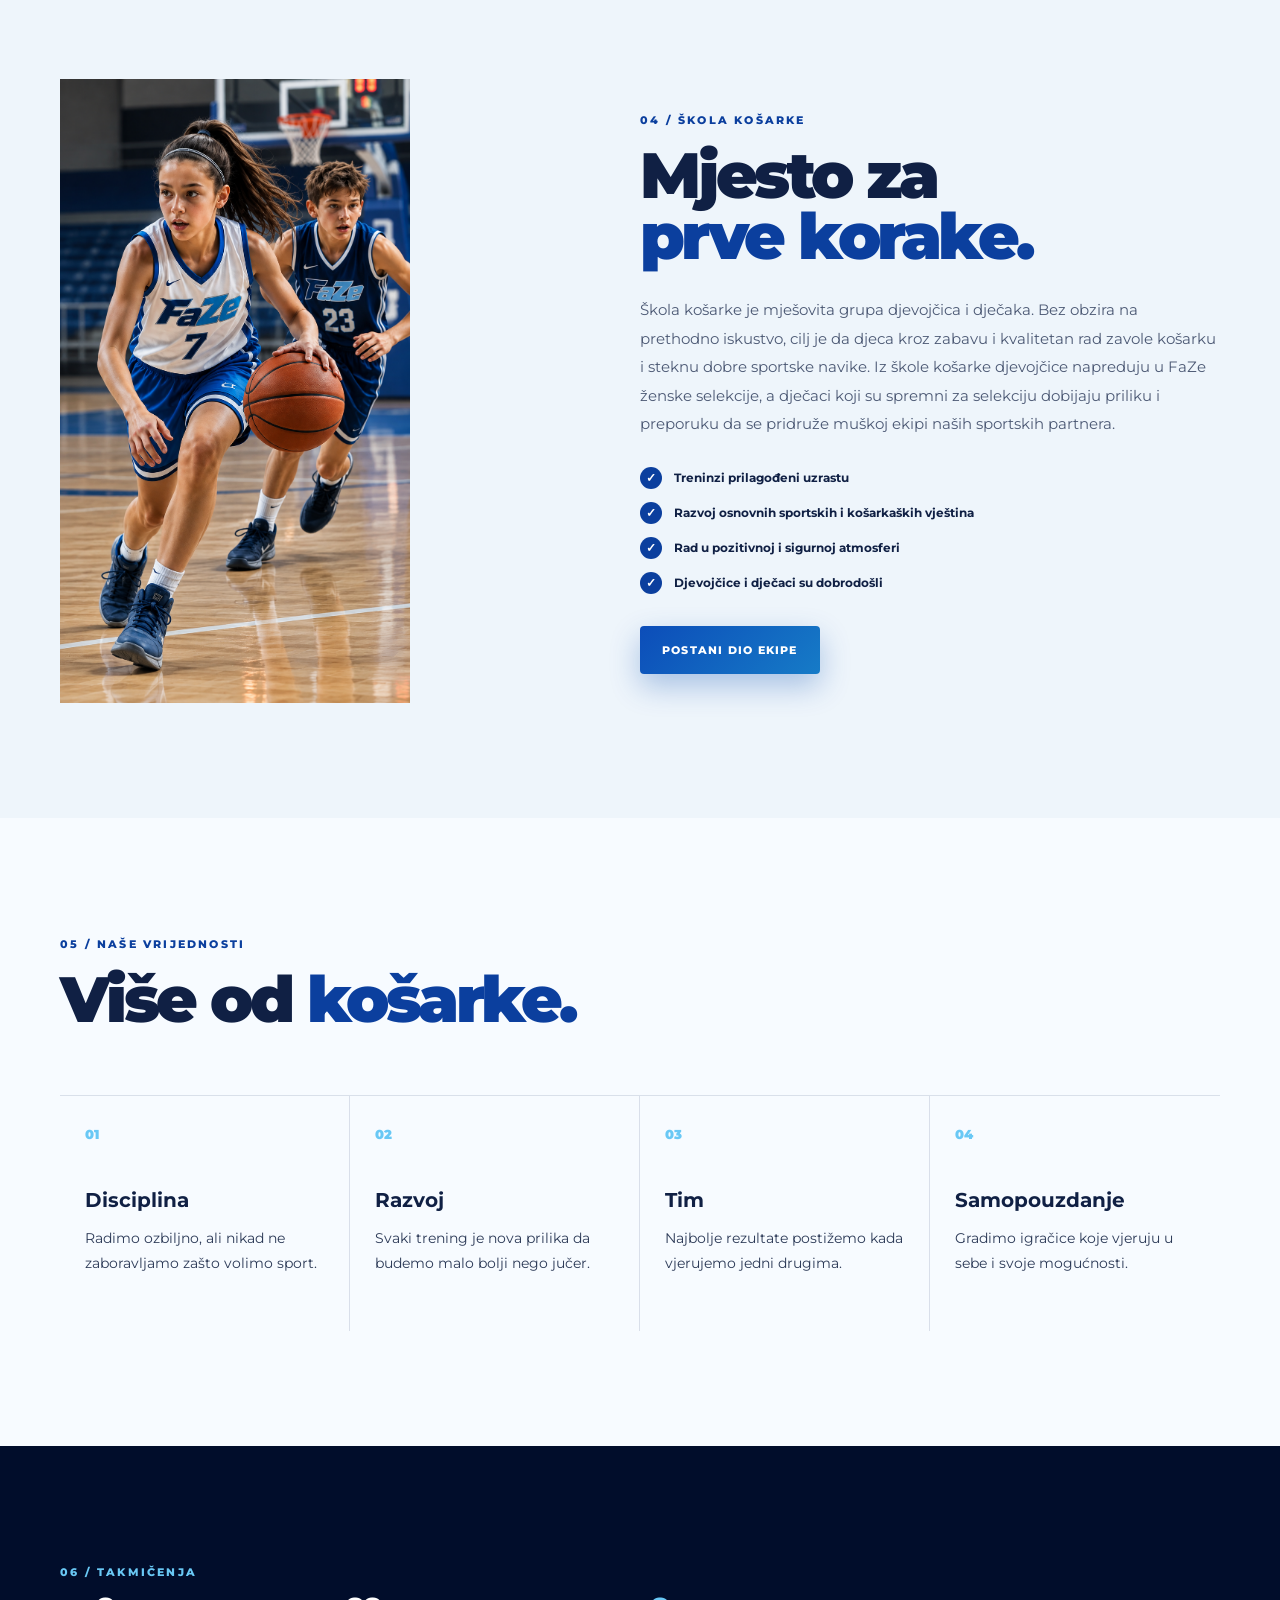
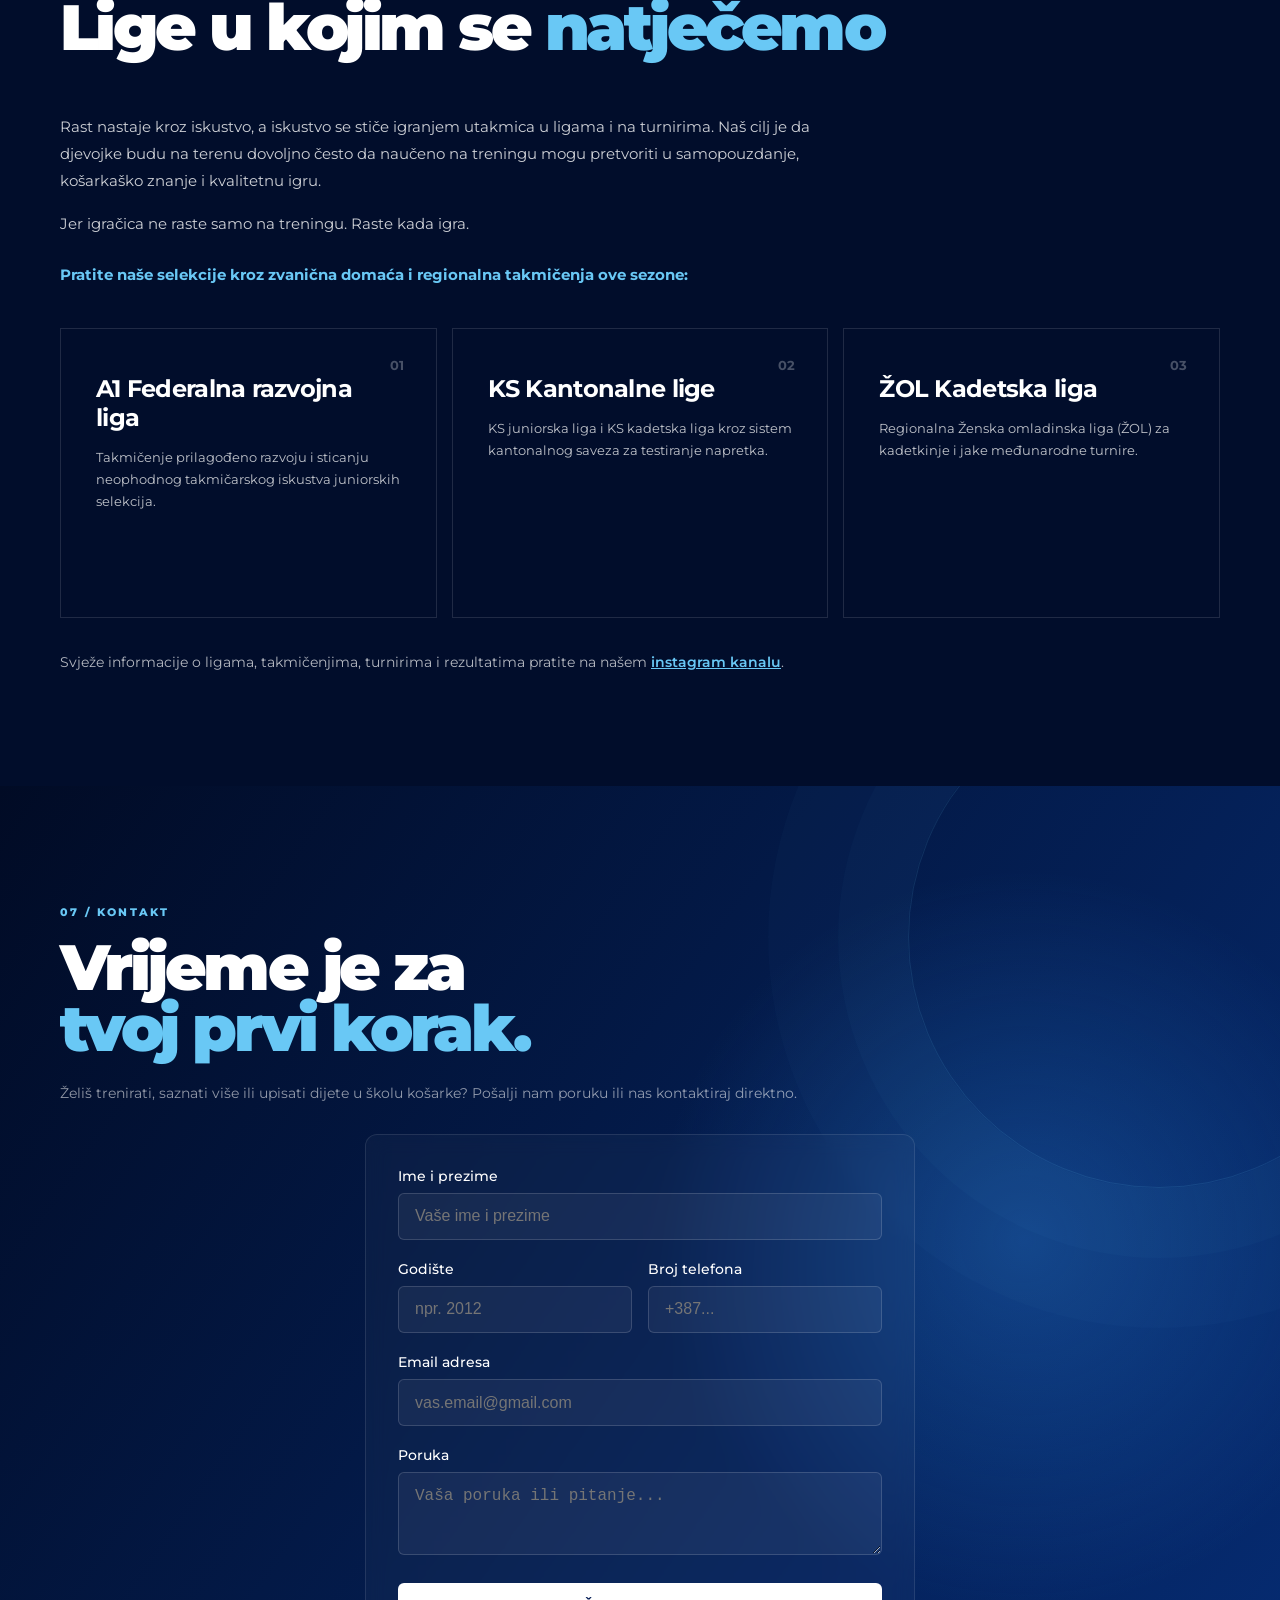
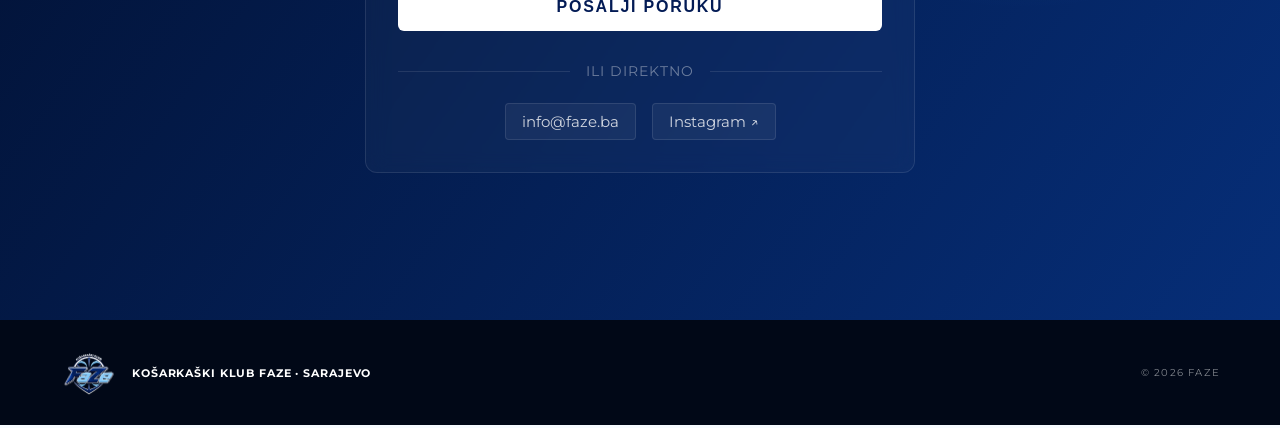
==== commit 6f58fa0c: "Team image" ====
--- a/index.html
+++ b/index.html
@@ -91,6 +91,9 @@
       </div>
       <p>Košarkaški klub FaZe osnovan je u ljeto 2026. godine u Sarajevu sa jasnom vizijom: jačanje omladinske ženske košarke i stvaranje zdrave sredine za razvoj budućih šampionki.</p>
     </div>
+    <div class="about-image-wrapper" style="margin-bottom: 40px; border-radius: 12px; overflow: hidden; border: 1px solid rgba(255, 255, 255, 0.1);">
+      <img src="images/tim.jpg" alt="KK FaZe tim i stručni štab" style="width: 100%; height: auto; display: block;">
+    </div>
 
     <div class="about-grid">
       <div class="about-card">
@@ -161,11 +164,11 @@
       <!-- Trener 3: Amir -->
       <div class="team-card" style="padding: 0; overflow: hidden; display: flex; flex-direction: column;">
         <div style="height: 220px; background: white; overflow: hidden;">
-          <img src="" alt="Amir Aljilji" style="width: 100%; height: 100%; object-fit: cover;">
+          <img src="" alt="Amir Aljiji" style="width: 100%; height: 100%; object-fit: cover;">
         </div>
         <div style="padding: 30px;">
           <span class="card-number">03</span>
-          <h3>Amir Aljilji</h3>
+          <h3>Amir Aljiji</h3>
           <p style="color: var(--blue-light); font-weight: 700; margin: 6px 0 12px; font-size: 11px; text-transform: uppercase;">Kondicijski trener</p>
           <p>Istaknuti magistar sporta koji svoje iskustvo u radu sa ženskom reprezentacijom BiH donosi i na naše treninge s ciljem jačanja kondicije i prevencije povreda.</p>
         </div>
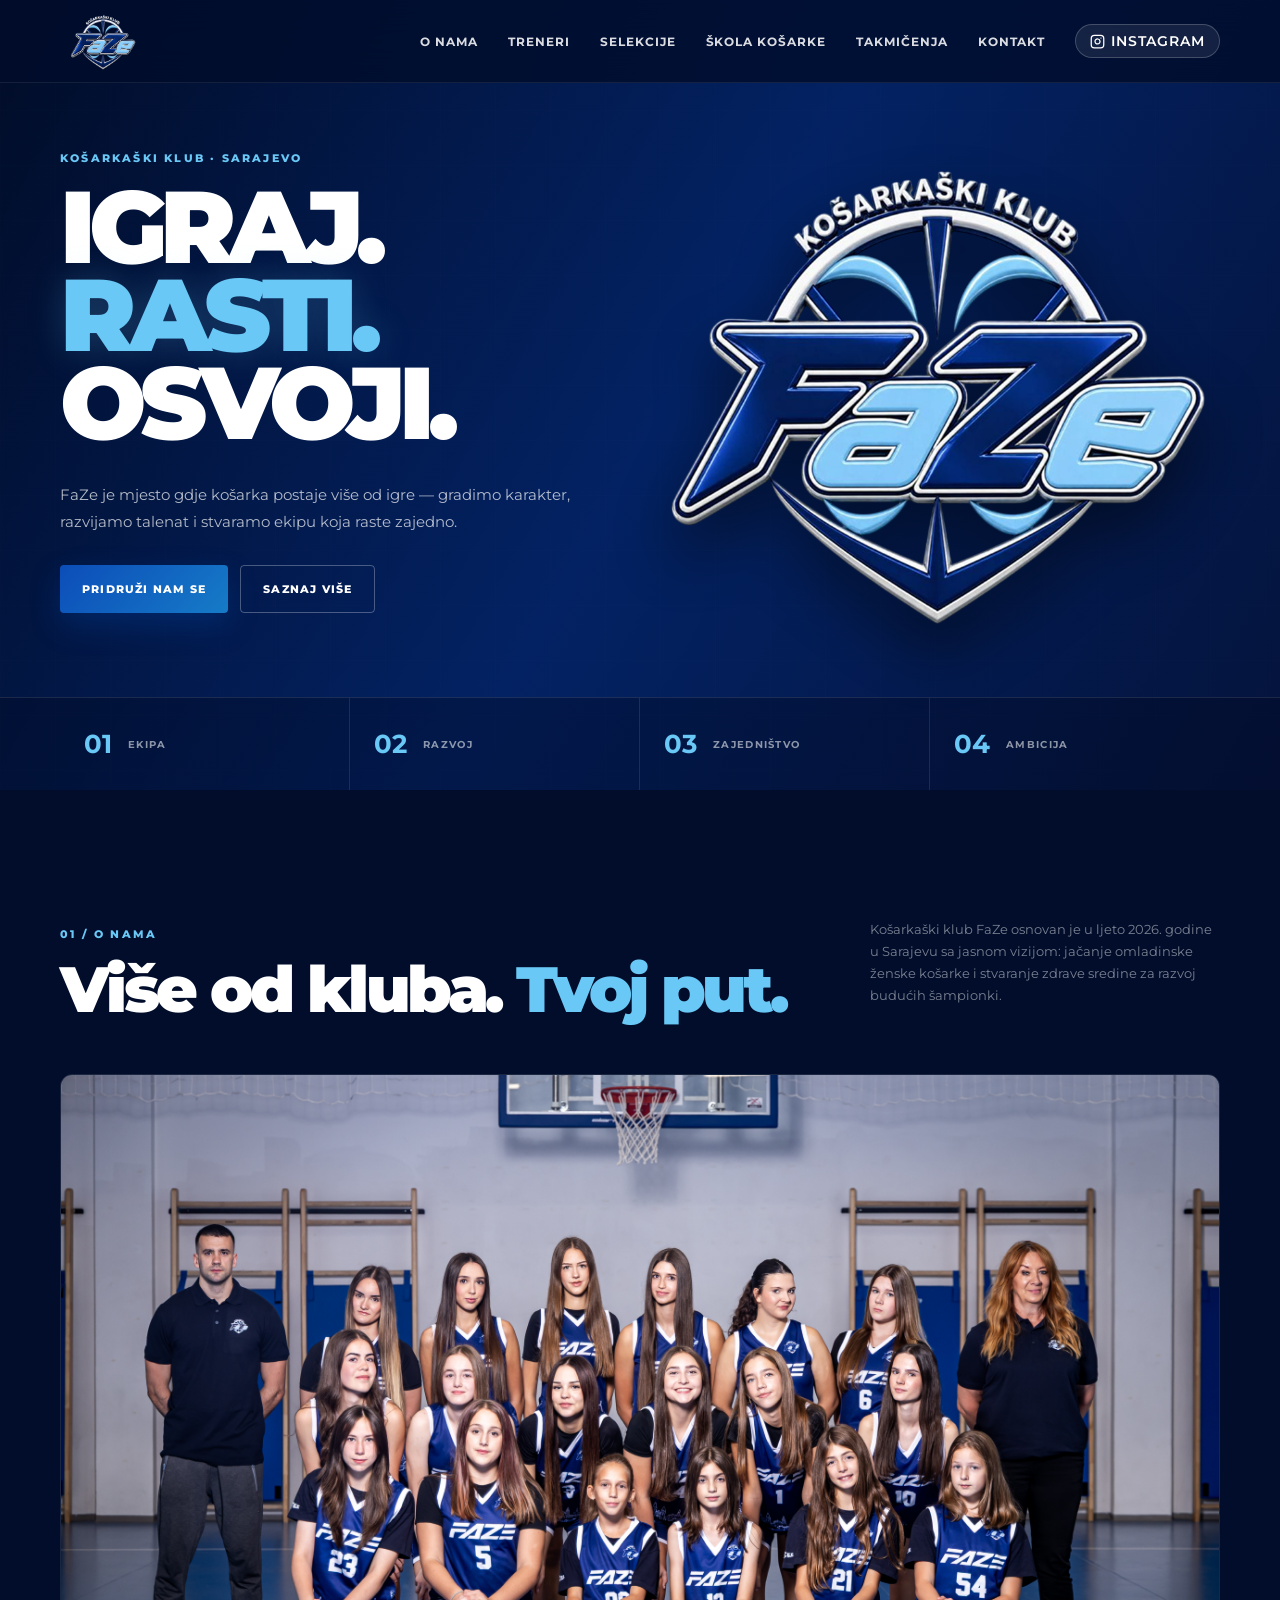
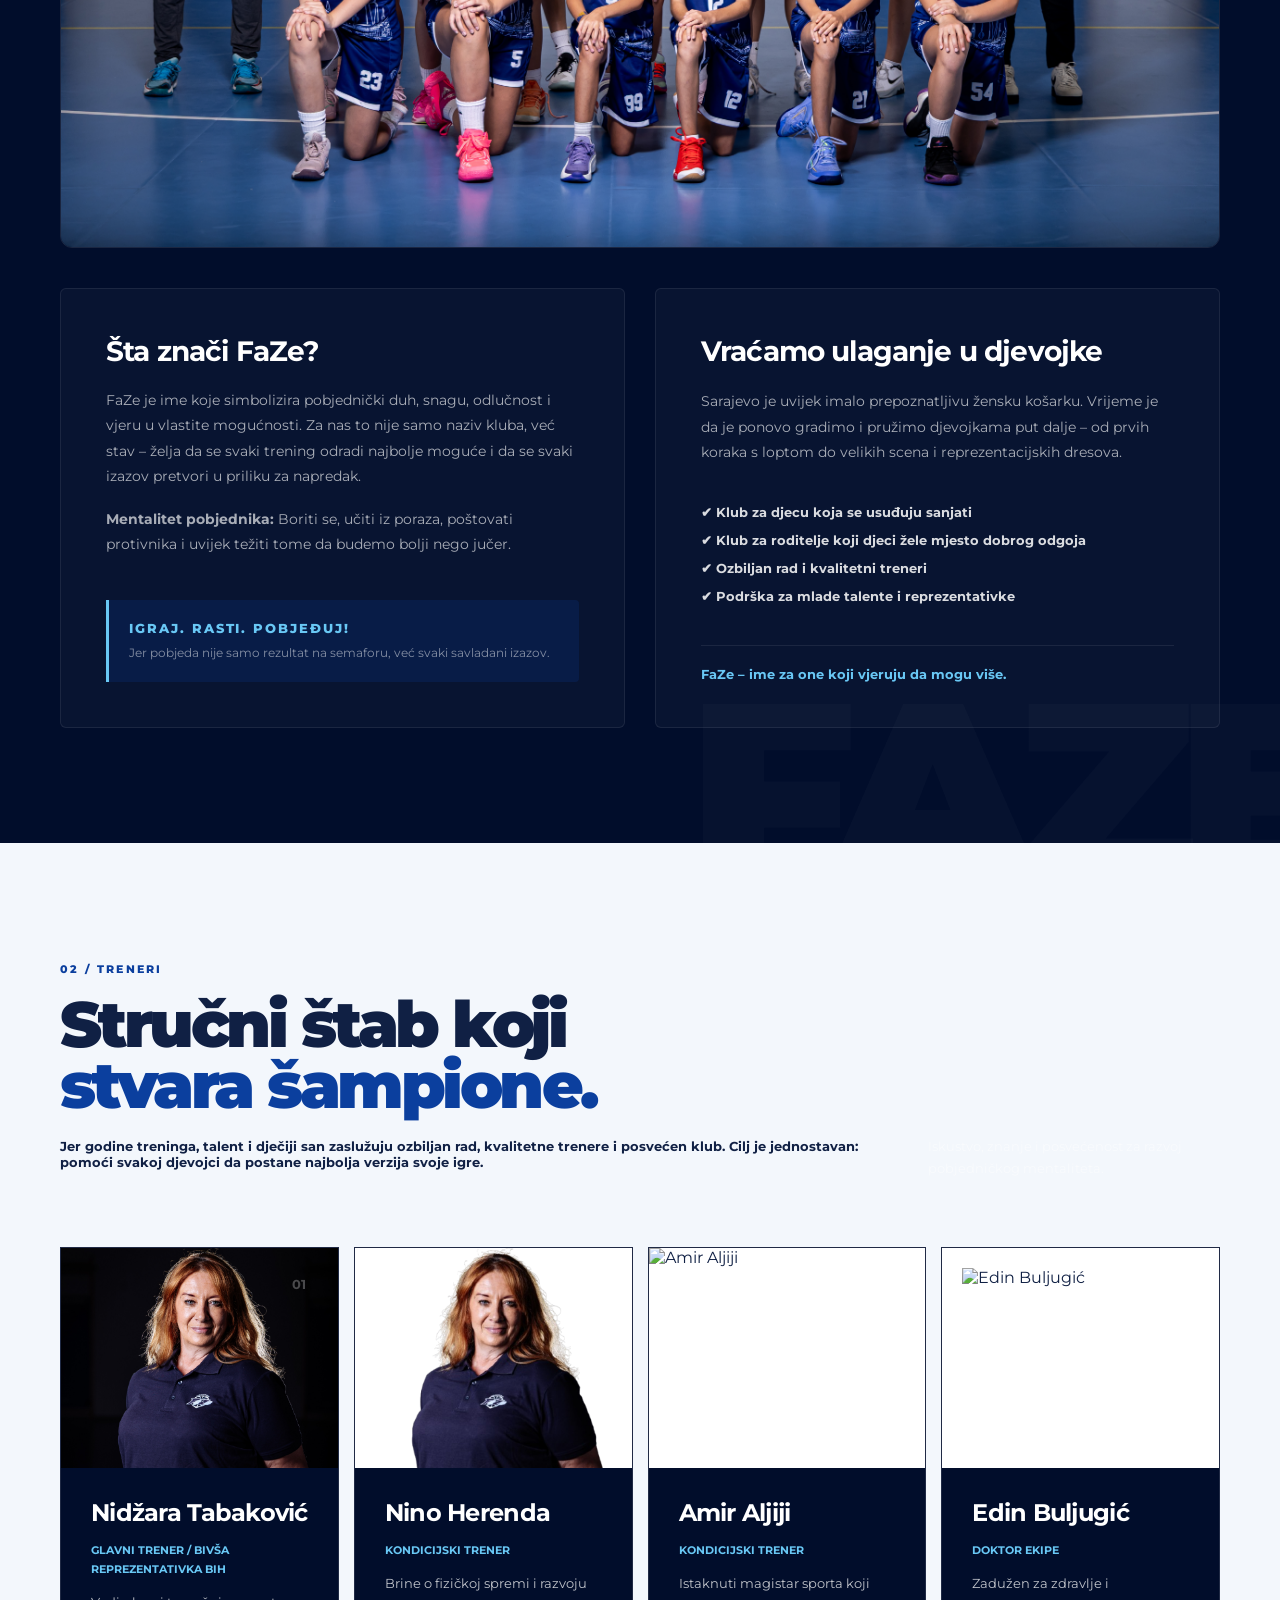
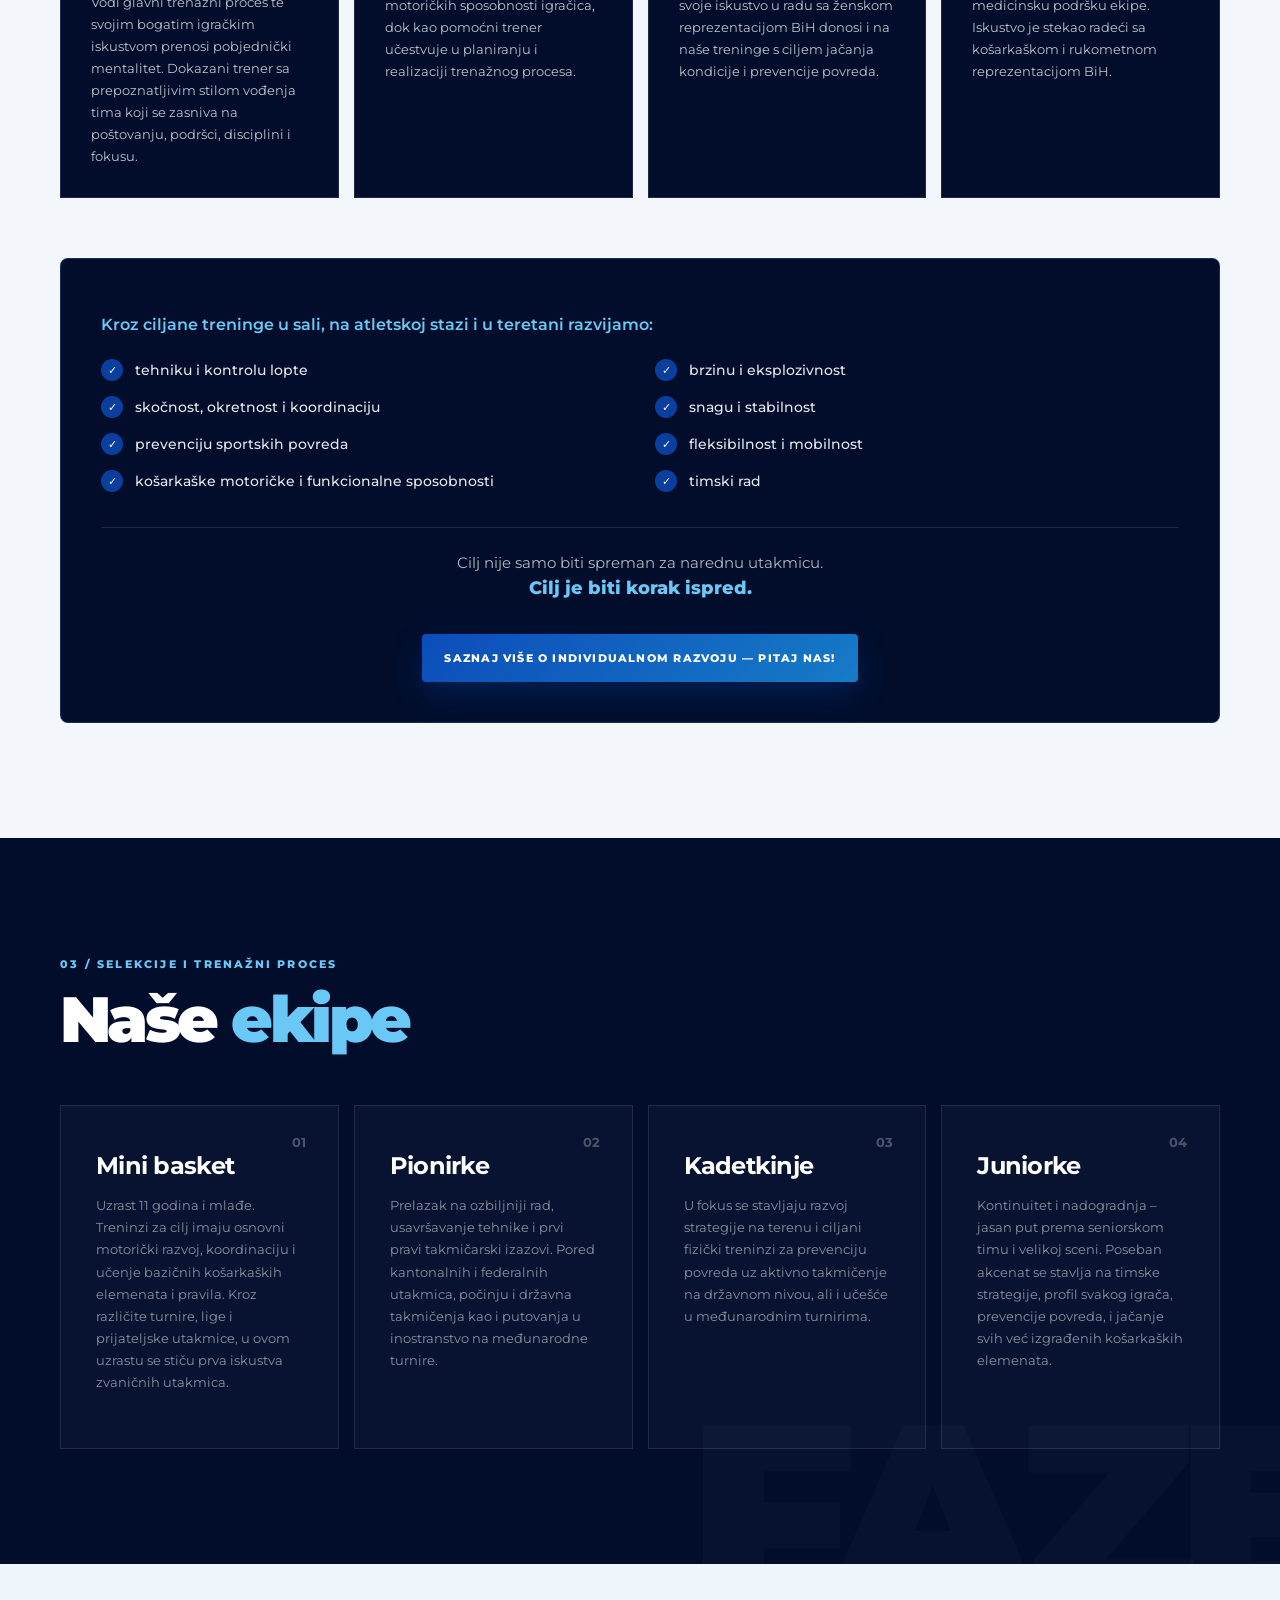
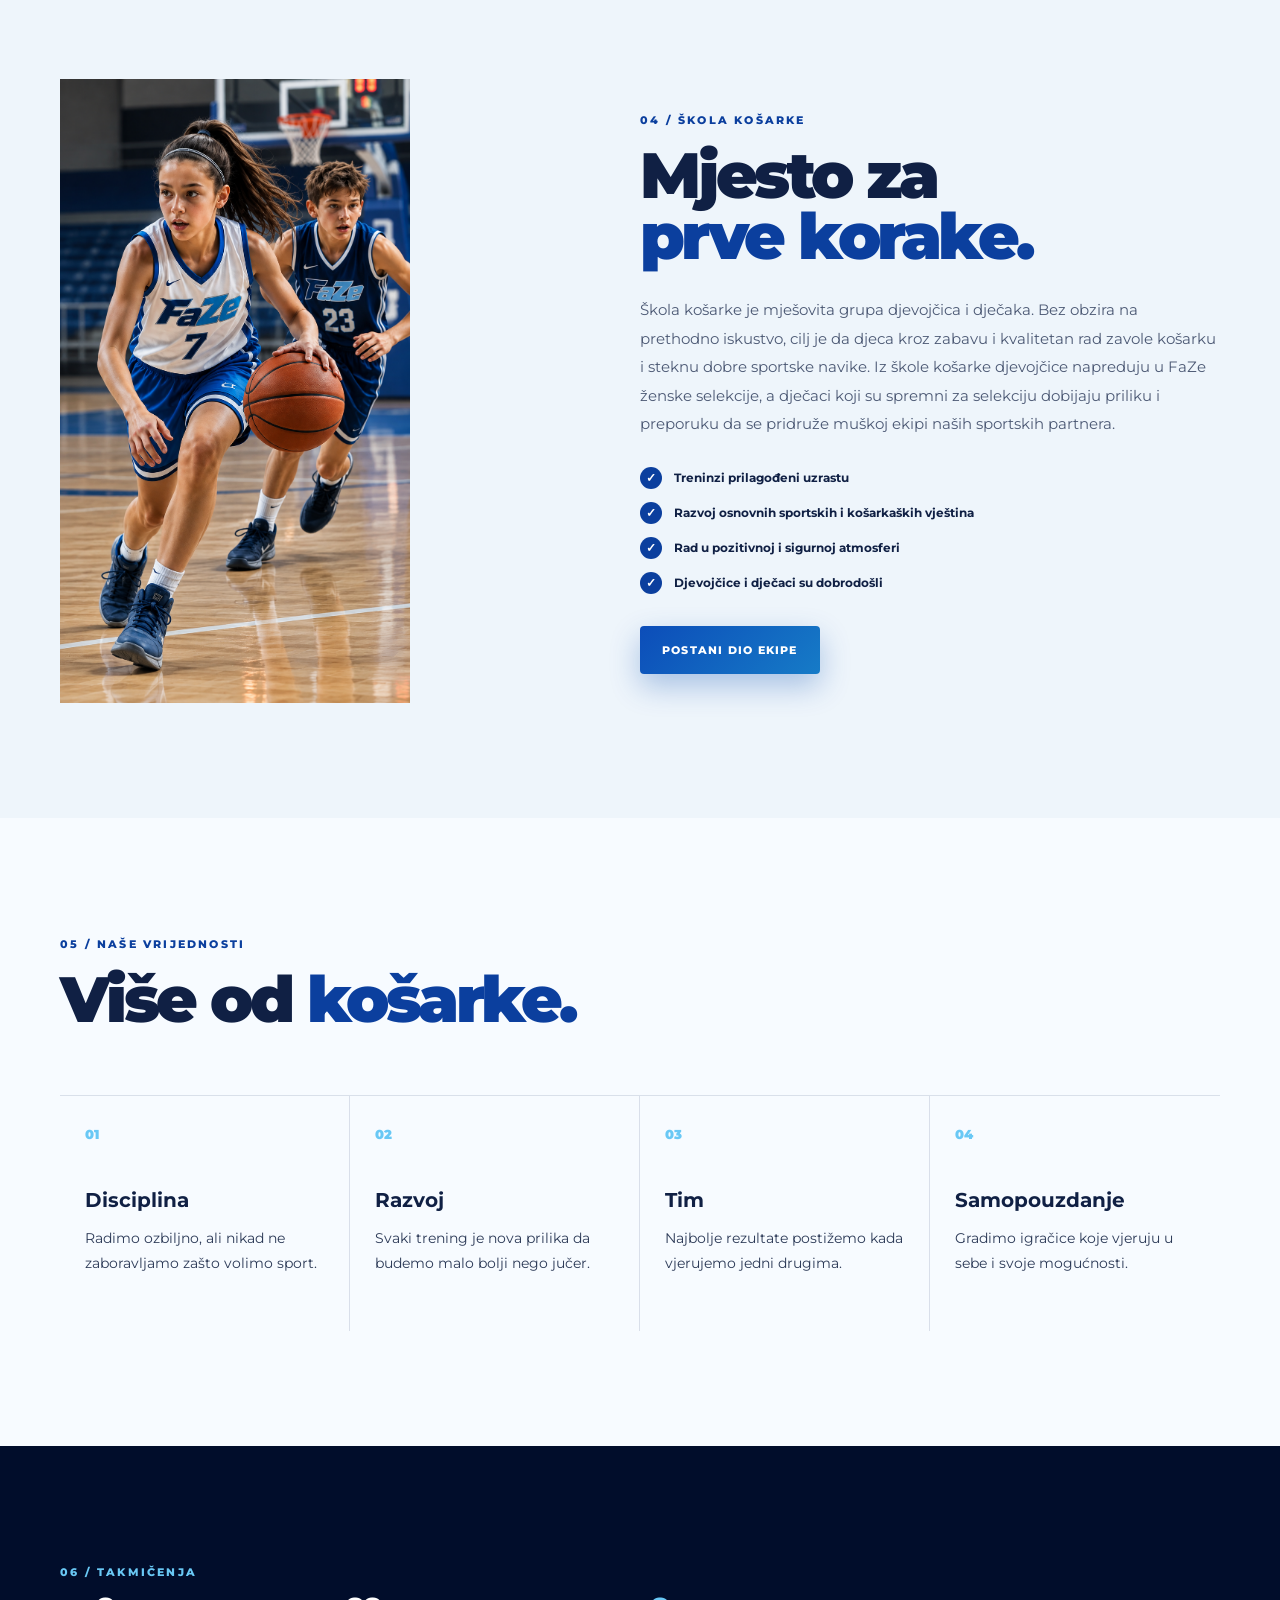
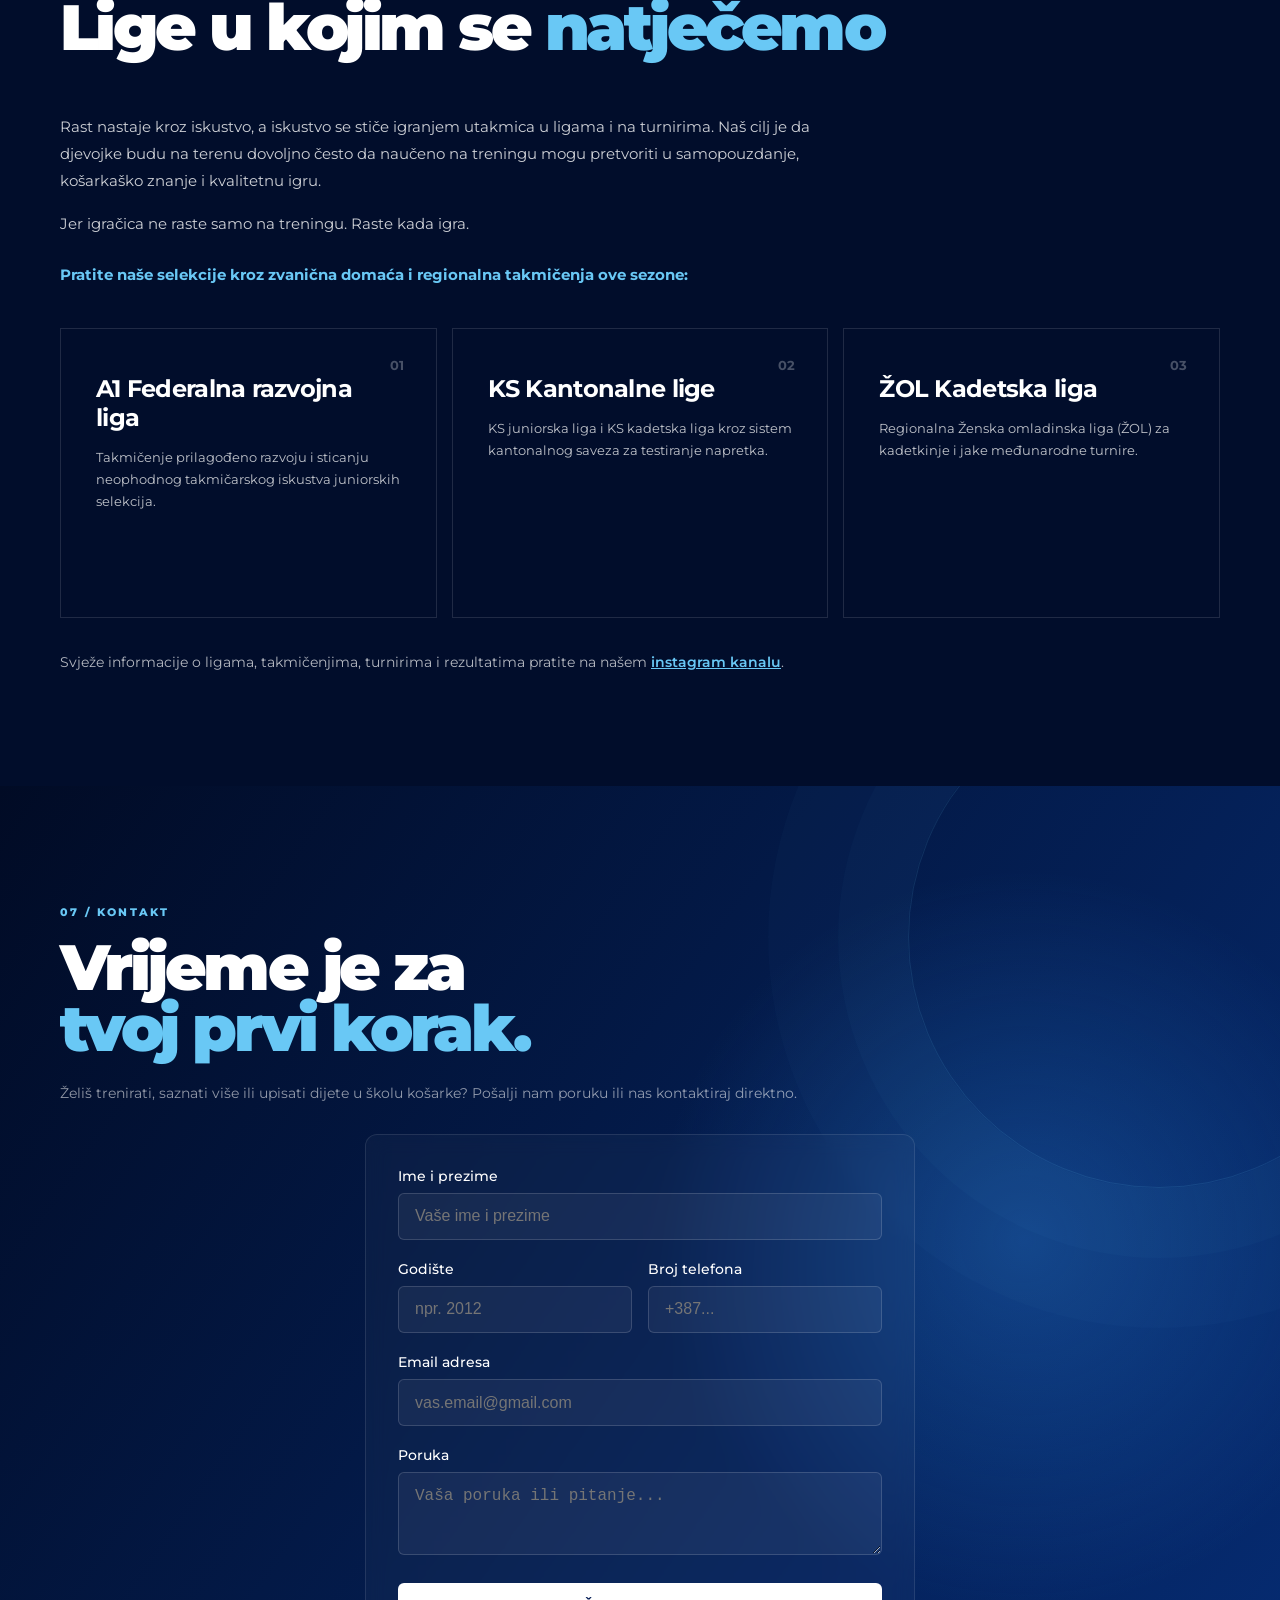
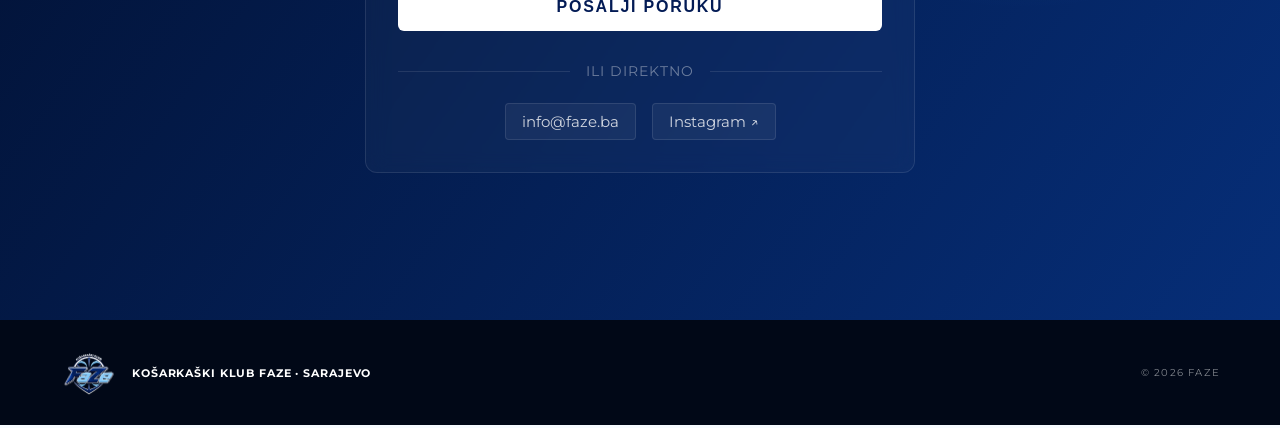
==== commit cee5911f: "Bad picture example" ====
--- a/index.html
+++ b/index.html
@@ -138,7 +138,7 @@
       <!-- Trener 1: Nidžara -->
       <div class="team-card" style="padding: 0; overflow: hidden; display: flex; flex-direction: column;">
         <div style="height: 220px; background: white; overflow: hidden;">
-          <img src="nidzara-tabakovic.jpg" alt="Nidžara Tabaković" style="width: 100%; height: 100%; object-fit: cover;">
+          <img src="images/nidzara2.jpg" alt="Nidžara Tabaković" style="width: 100%; height: 100%; object-fit: cover;">
         </div>
         <div style="padding: 30px;">
           <span class="card-number">01</span>
@@ -151,7 +151,7 @@
       <!-- Trener 2: Nino -->
       <div class="team-card" style="padding: 0; overflow: hidden; display: flex; flex-direction: column;">
         <div style="height: 220px; background: white; overflow: hidden;">
-          <img src="" alt="Nino Herenda" style="margin: 0 auto; width: 100%; height: 100%; object-fit: cover;">
+          <img src="images/nidzara3.png" alt="Nino Herenda" style="margin: 0 auto; width: 100%; height: 100%; object-fit: cover;">
         </div>
         <div style="padding: 30px;">
           <span class="card-number">02</span>
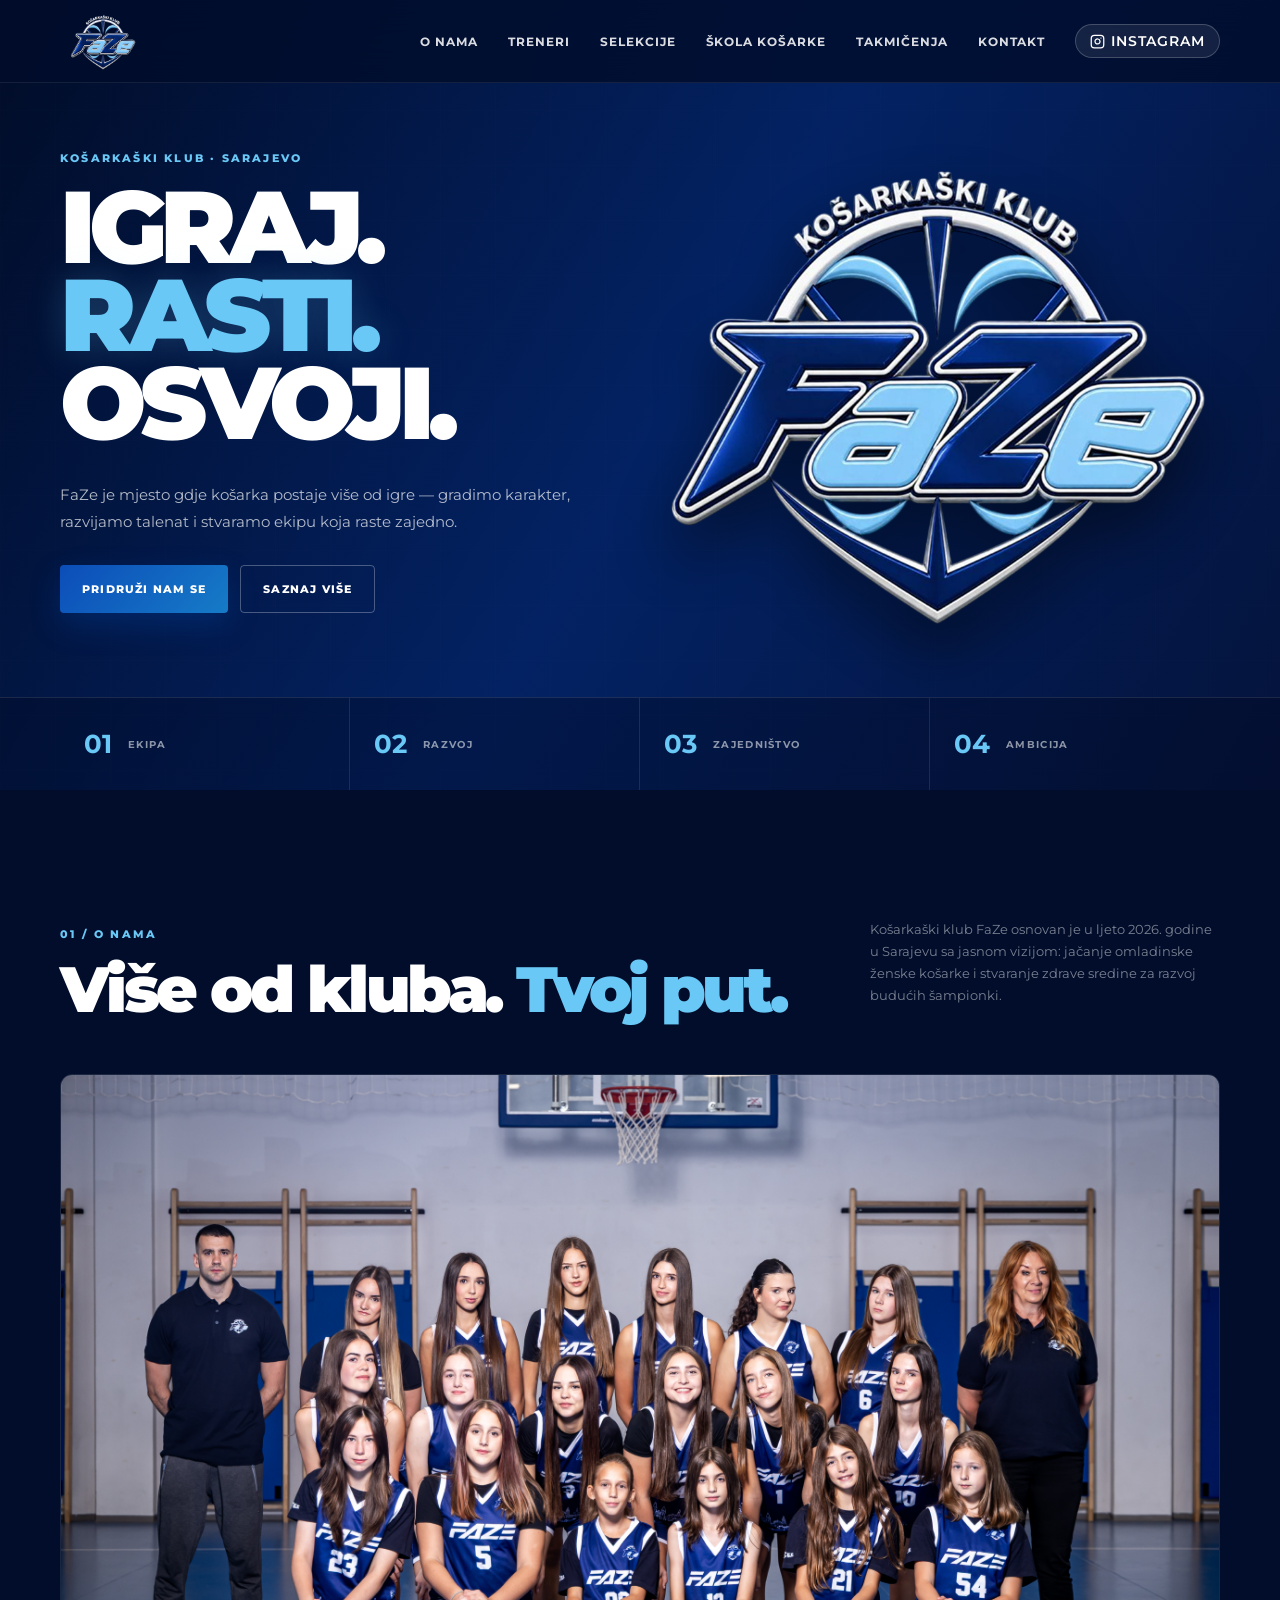
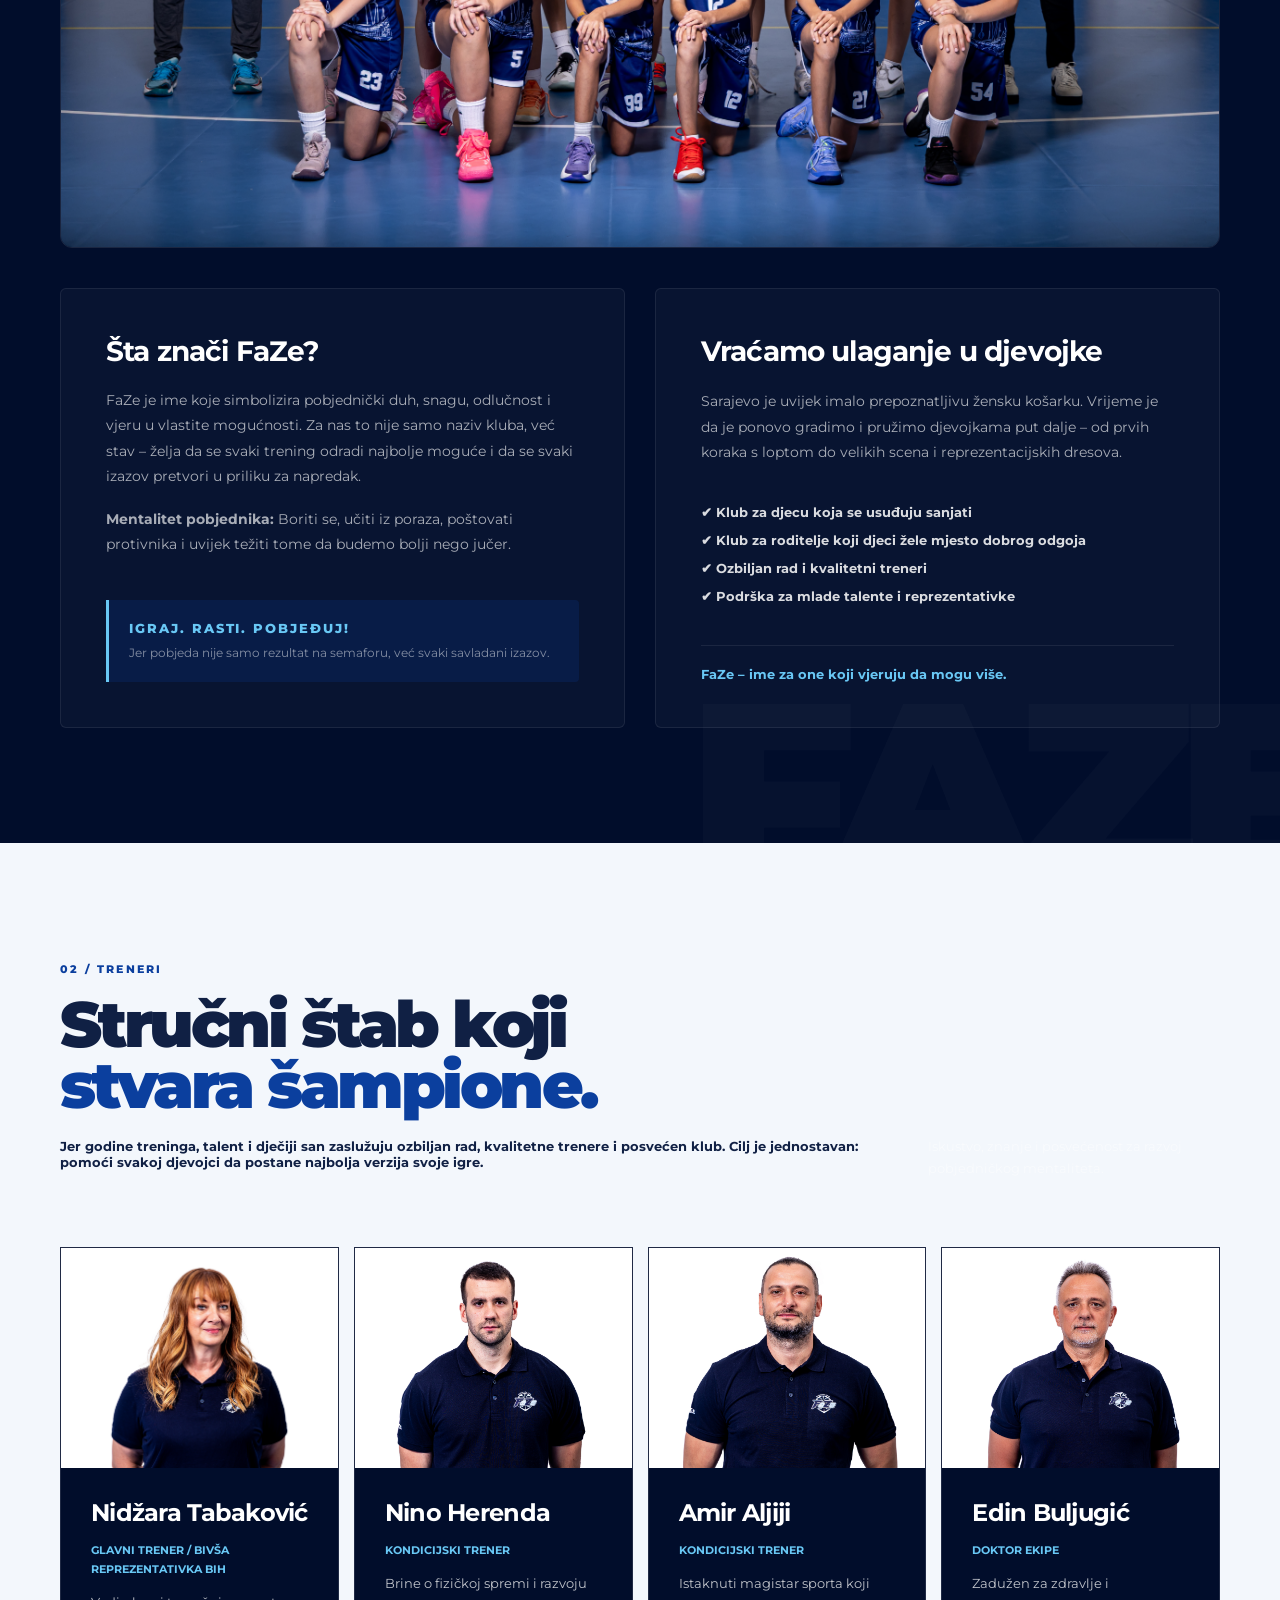
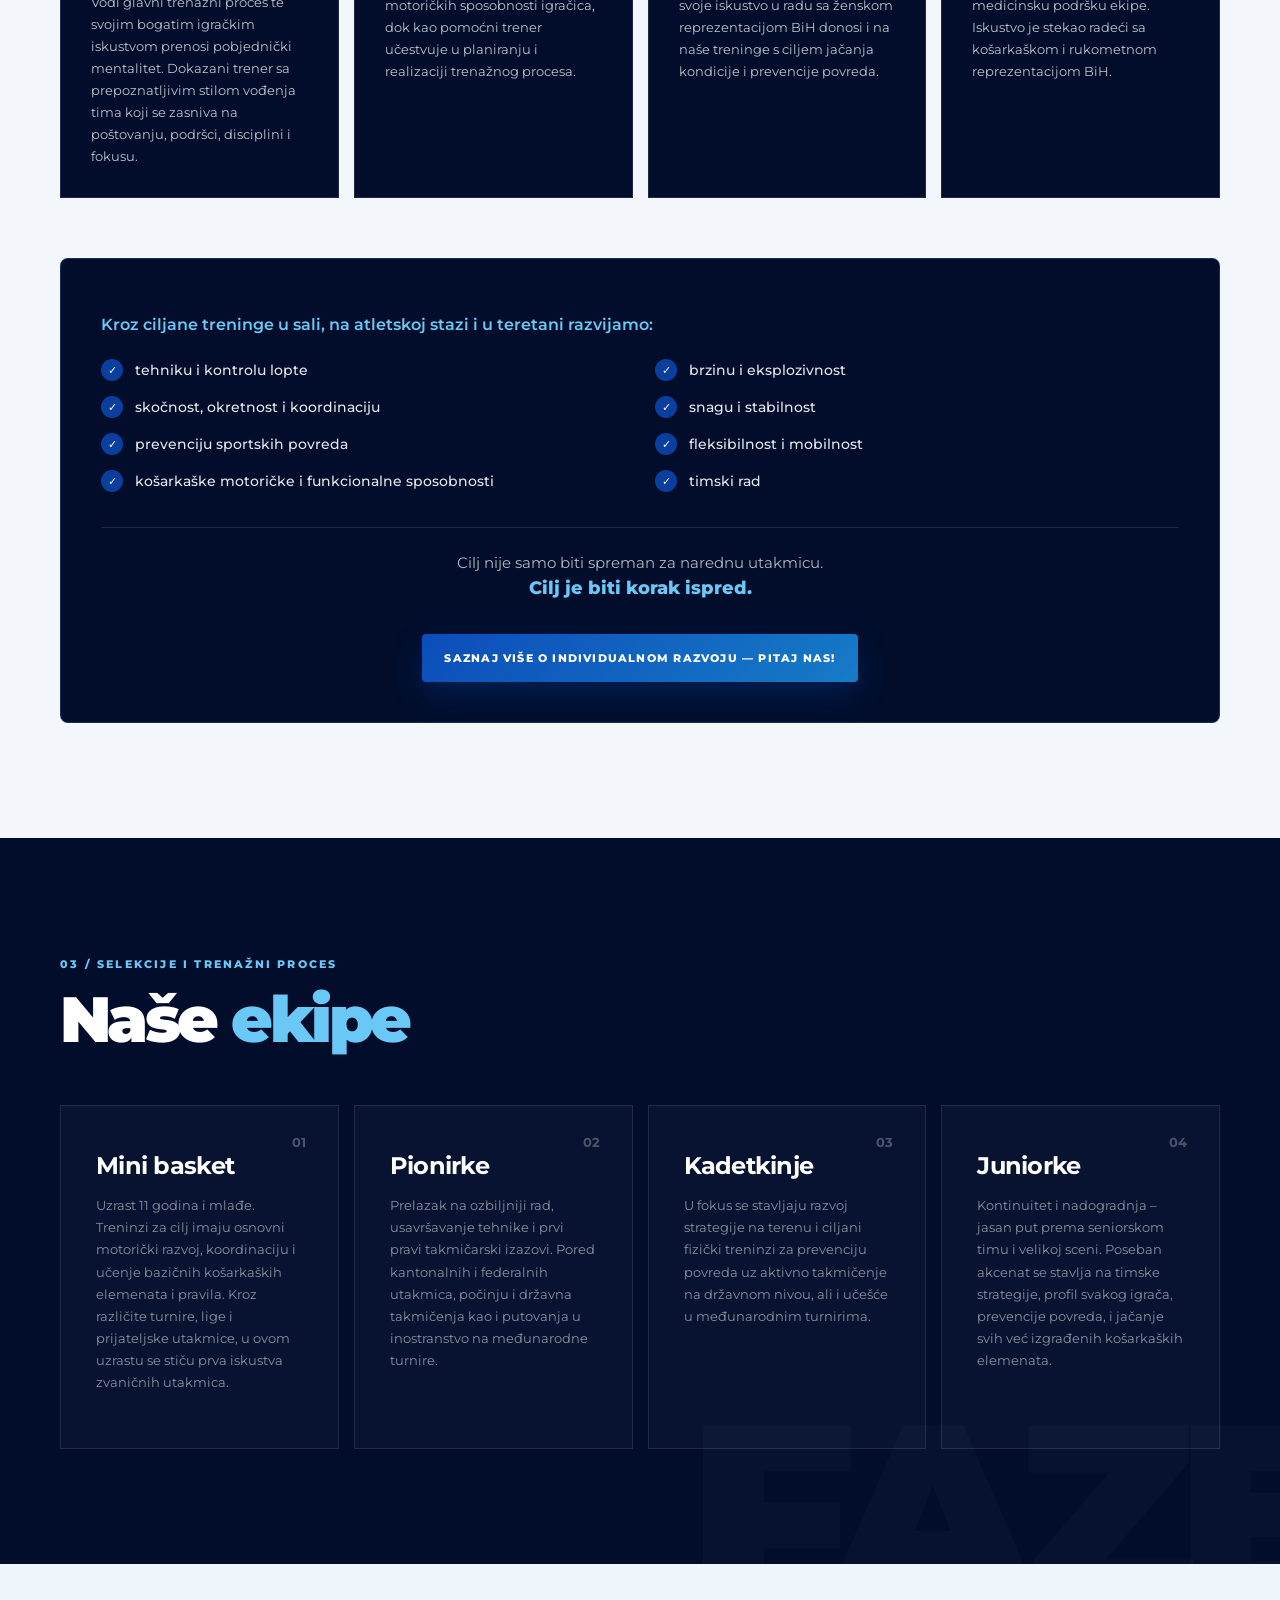
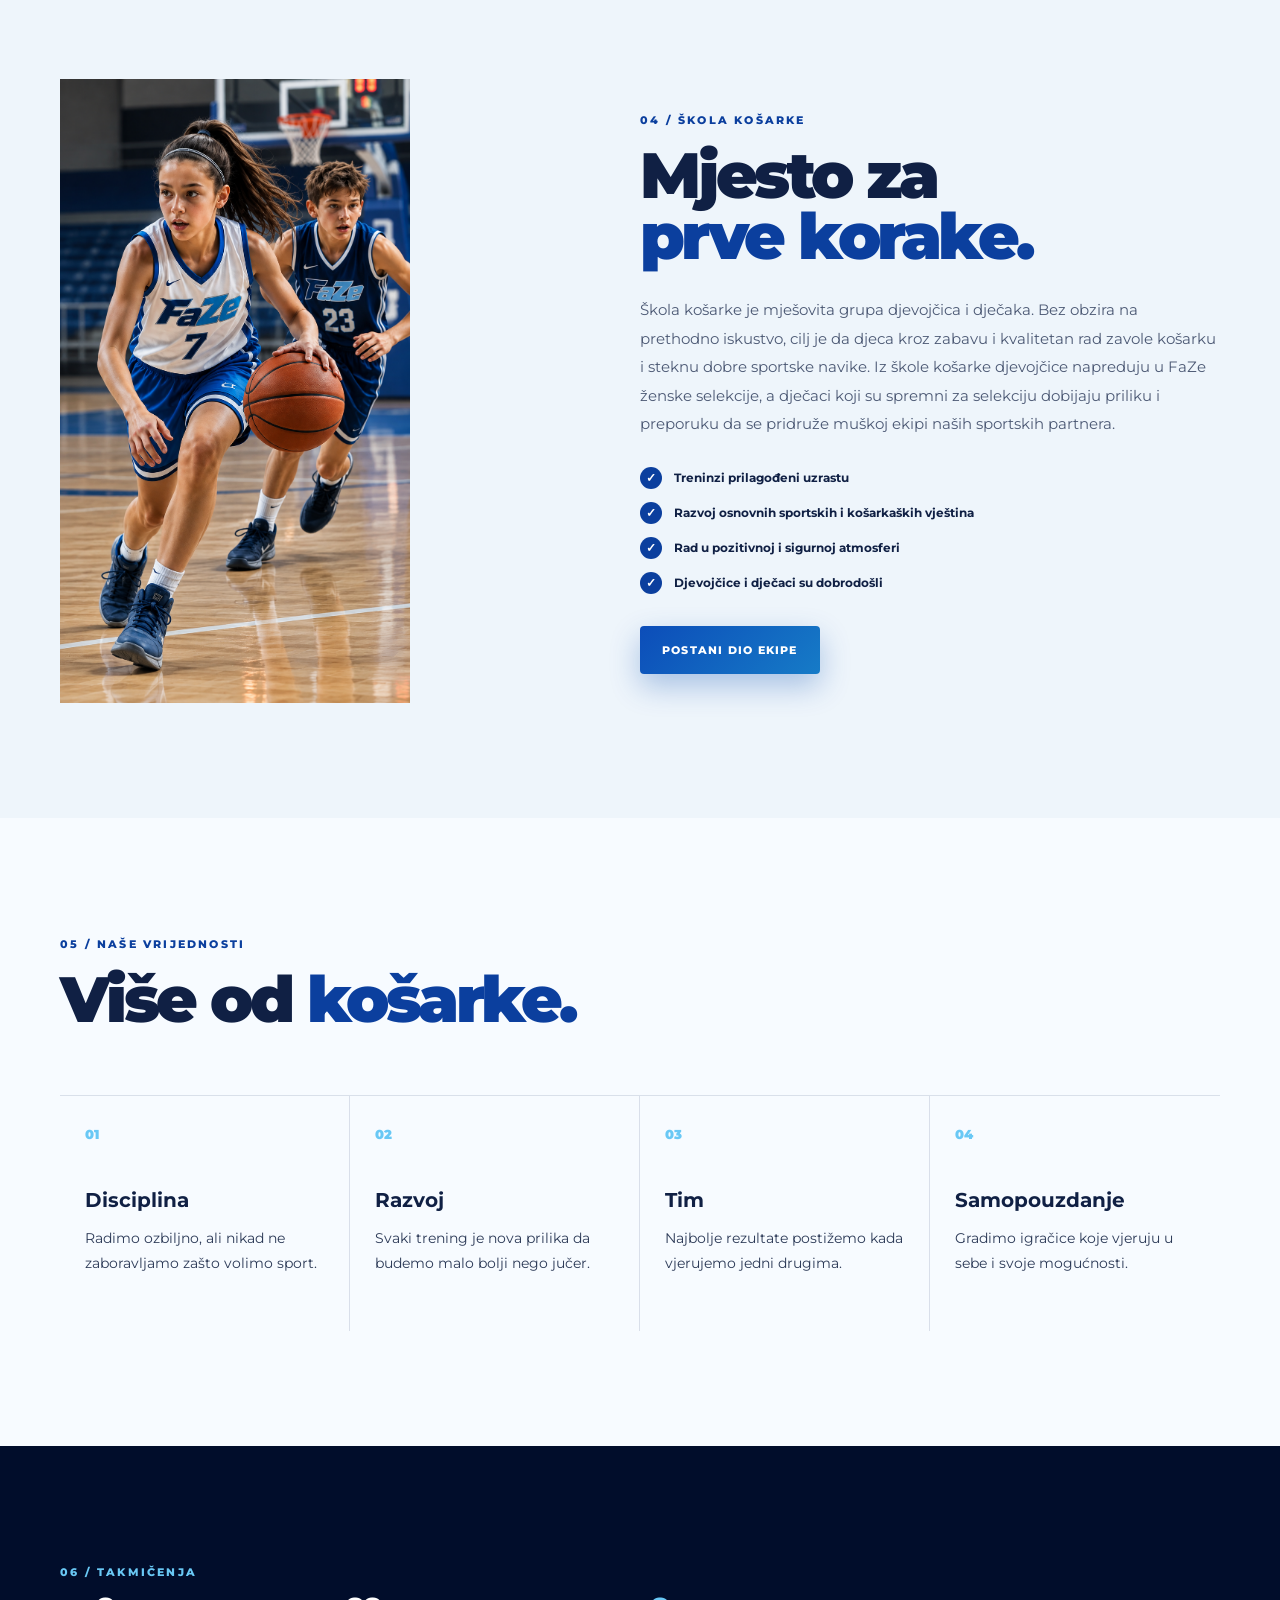
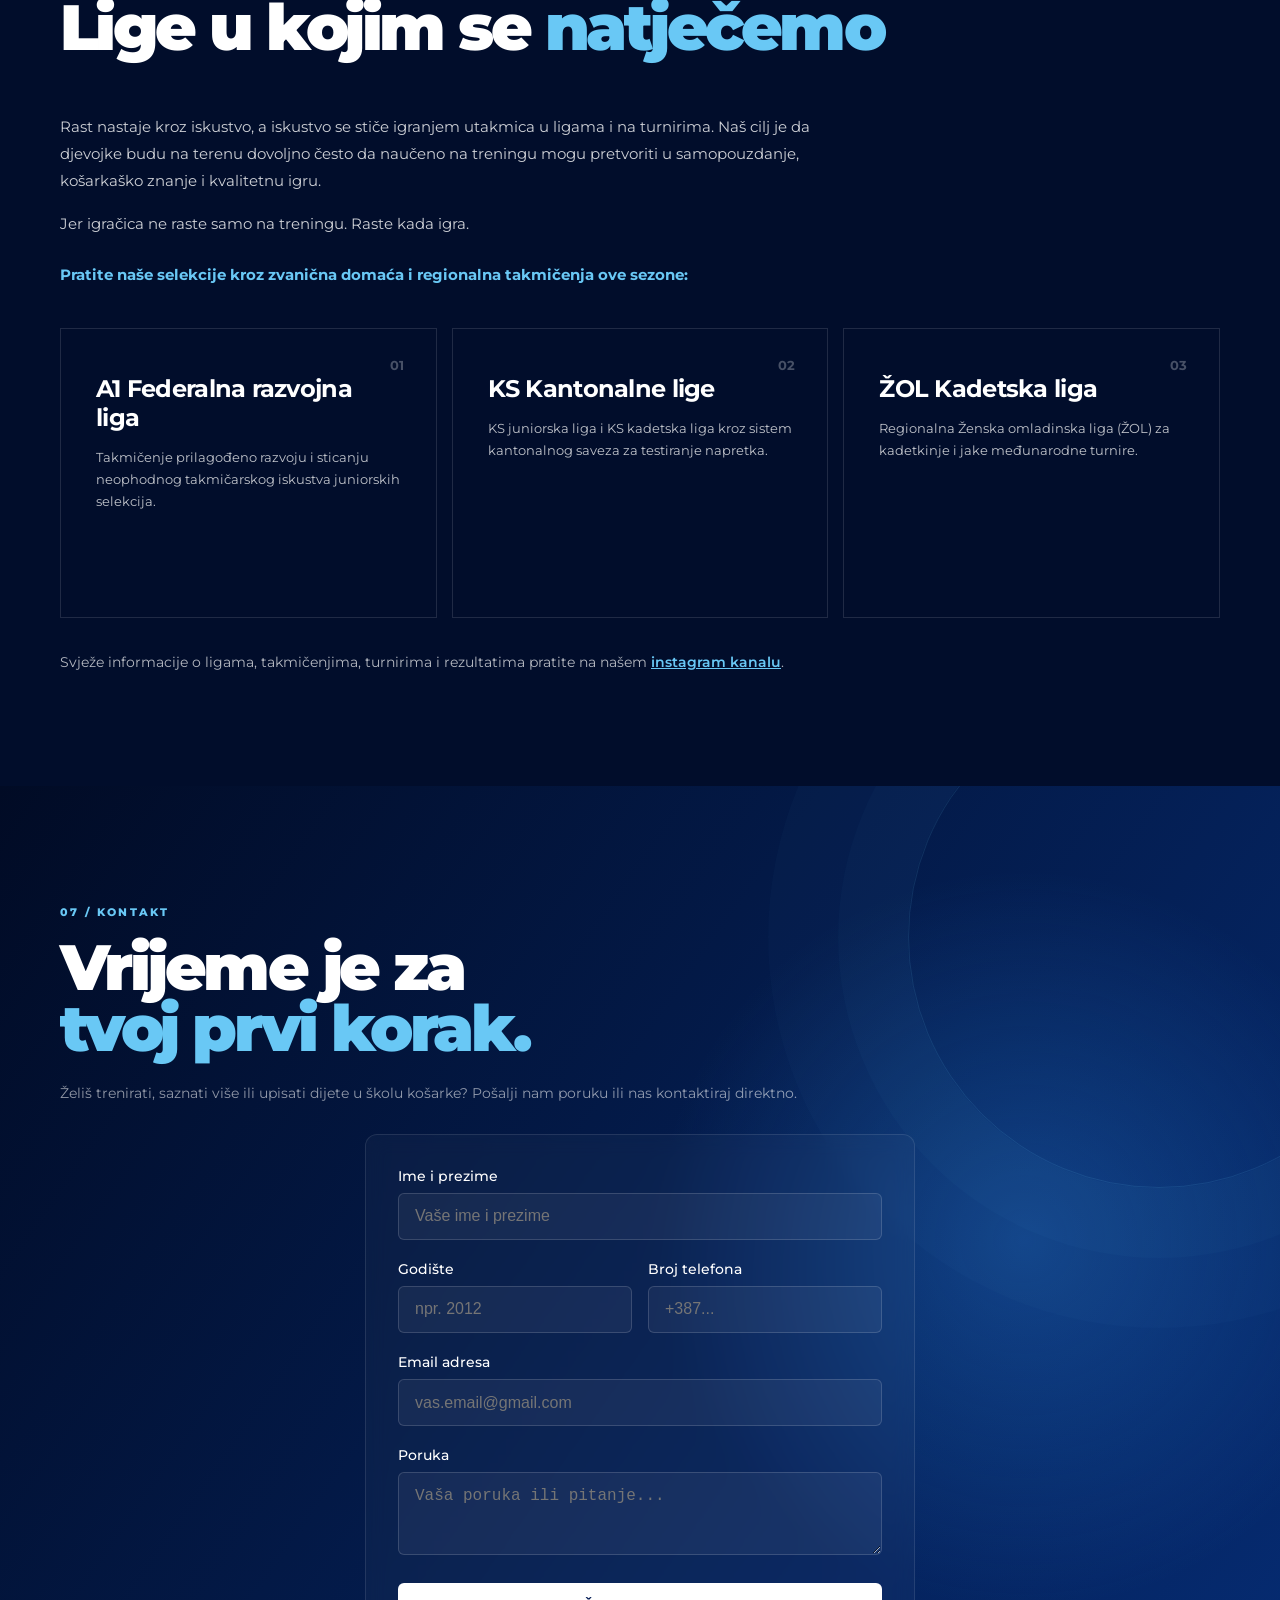
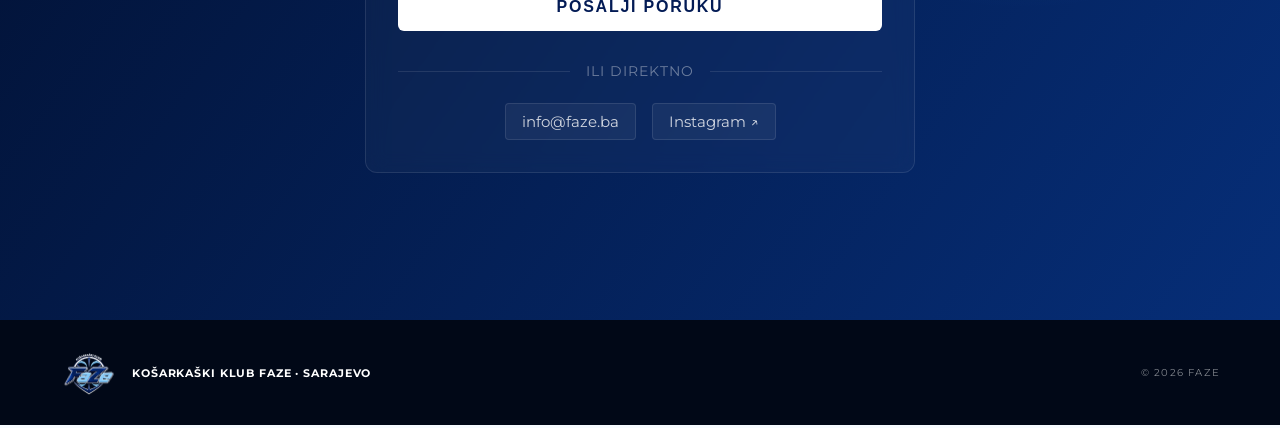
==== commit 3d010ee5: "Slike trenera" ====
--- a/index.html
+++ b/index.html
@@ -137,8 +137,8 @@
     <div class="cards cards-4-grid">
       <!-- Trener 1: Nidžara -->
       <div class="team-card" style="padding: 0; overflow: hidden; display: flex; flex-direction: column;">
-        <div style="height: 220px; background: white; overflow: hidden;">
-          <img src="images/nidzara2.jpg" alt="Nidžara Tabaković" style="width: 100%; height: 100%; object-fit: cover;">
+       <div style="height: 220px; background: #fff; overflow: hidden; display: flex; align-items: center; justify-content: center;">
+          <img src="images/NidzaraTabakovic.jpg" alt="Nidžara Tabaković" style="max-width: 100%; max-height: 100%; object-fit: contain;">
         </div>
         <div style="padding: 30px;">
           <span class="card-number">01</span>
@@ -150,8 +150,8 @@
 
       <!-- Trener 2: Nino -->
       <div class="team-card" style="padding: 0; overflow: hidden; display: flex; flex-direction: column;">
-        <div style="height: 220px; background: white; overflow: hidden;">
-          <img src="images/nidzara3.png" alt="Nino Herenda" style="margin: 0 auto; width: 100%; height: 100%; object-fit: cover;">
+        <div style="height: 220px; background: #fff; overflow: hidden; display: flex; align-items: center; justify-content: center;">
+          <img src="images/NinoHerenda.jpg" alt="Nino Herenda" style="max-width: 100%; max-height: 100%; object-fit: contain;">
         </div>
         <div style="padding: 30px;">
           <span class="card-number">02</span>
@@ -163,8 +163,8 @@
 
       <!-- Trener 3: Amir -->
       <div class="team-card" style="padding: 0; overflow: hidden; display: flex; flex-direction: column;">
-        <div style="height: 220px; background: white; overflow: hidden;">
-          <img src="" alt="Amir Aljiji" style="width: 100%; height: 100%; object-fit: cover;">
+        <div style="height: 220px; background: #fff; overflow: hidden; display: flex; align-items: center; justify-content: center;">
+          <img src="images/AmirAljiji.jpg" alt="Amir Aljiji" style="max-width: 100%; max-height: 100%; object-fit: contain;">
         </div>
         <div style="padding: 30px;">
           <span class="card-number">03</span>
@@ -176,8 +176,8 @@
 
       <!-- Trener 4: (Placeholder / Dodatni trener) -->
       <div class="team-card" style="padding: 0; overflow: hidden; display: flex; flex-direction: column;">
-        <div style="height: 220px; background: white; overflow: hidden;">
-          <img src="" alt="Edin Buljugić" style="margin: 0 auto; width: 100%; height: 100%; object-fit: contain; padding: 20px;">
+        <div style="height: 220px; background: #fff; overflow: hidden; display: flex; align-items: center; justify-content: center;">
+          <img src="images/EdinBuljugic.jpg" alt="Edin Buljugić" style="max-width: 100%; max-height: 100%; object-fit: contain;">
         </div>
         <div style="padding: 30px;">
           <span class="card-number">04</span>
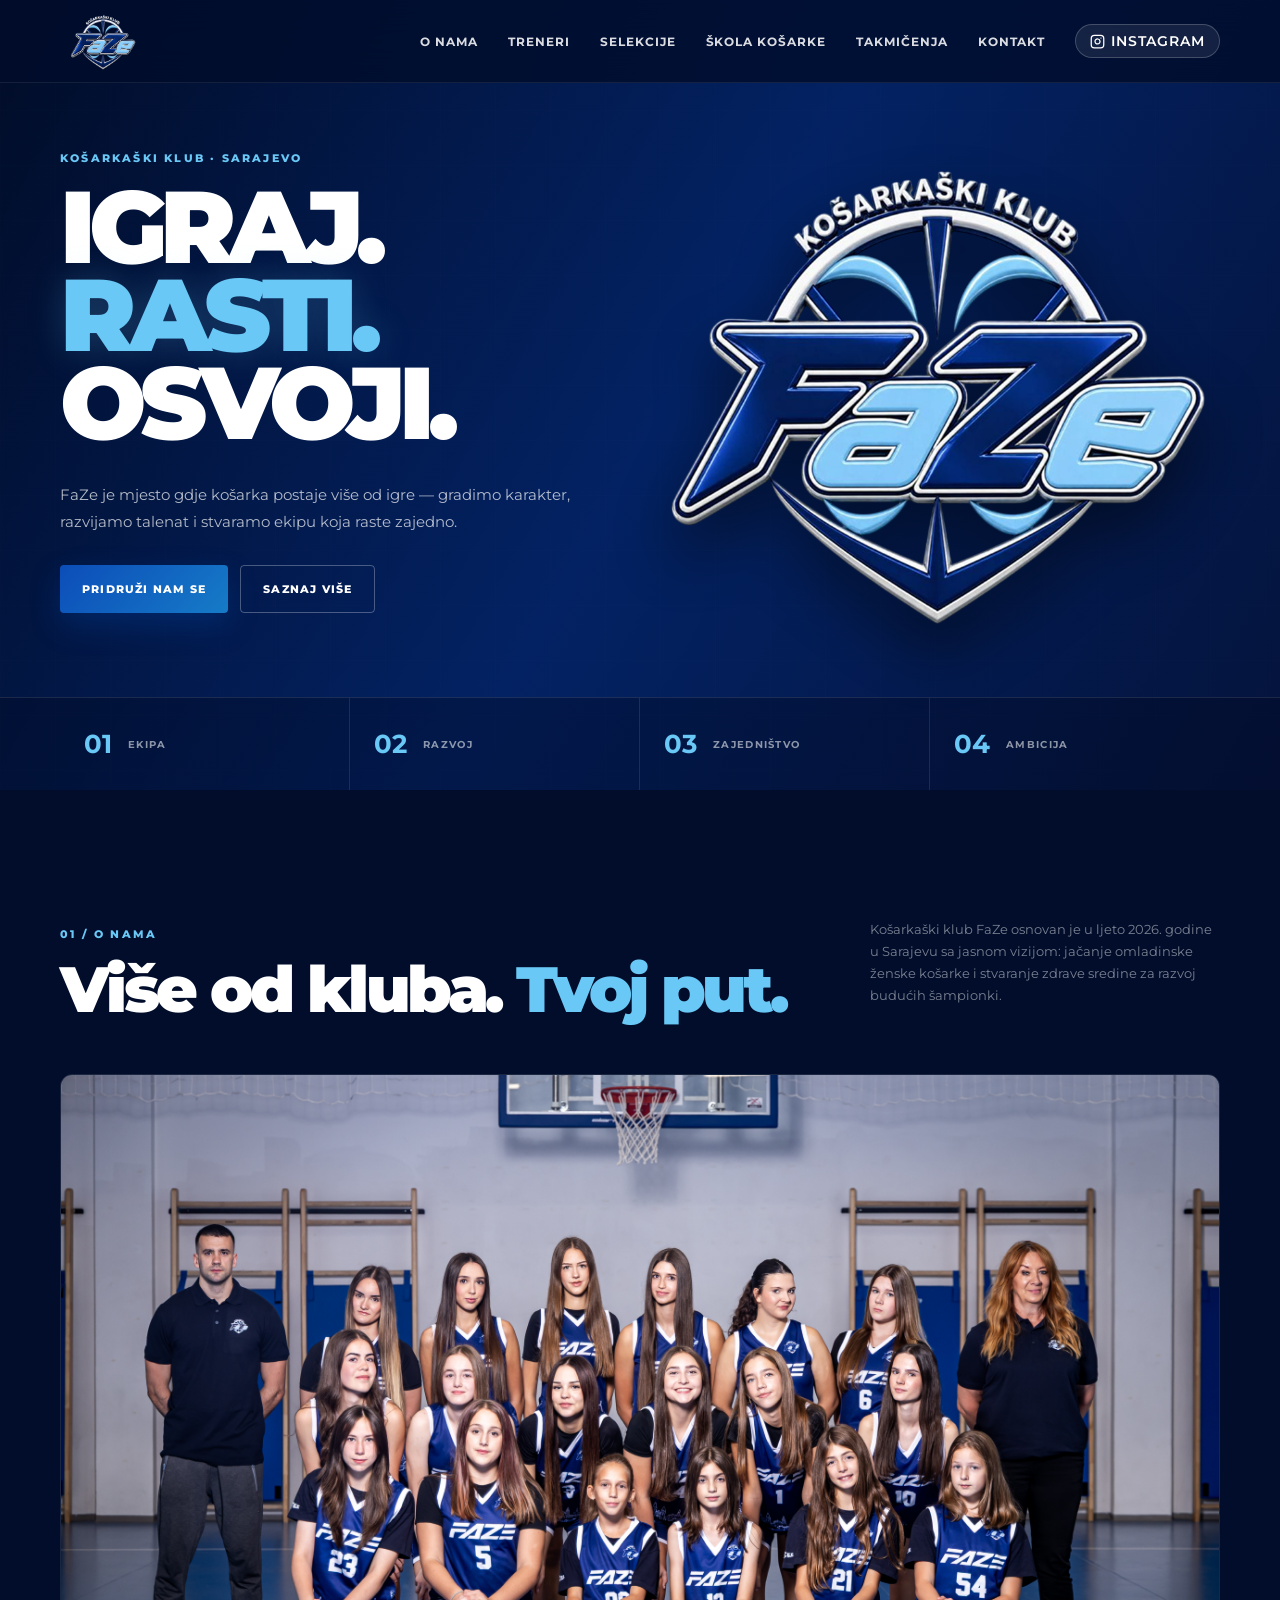
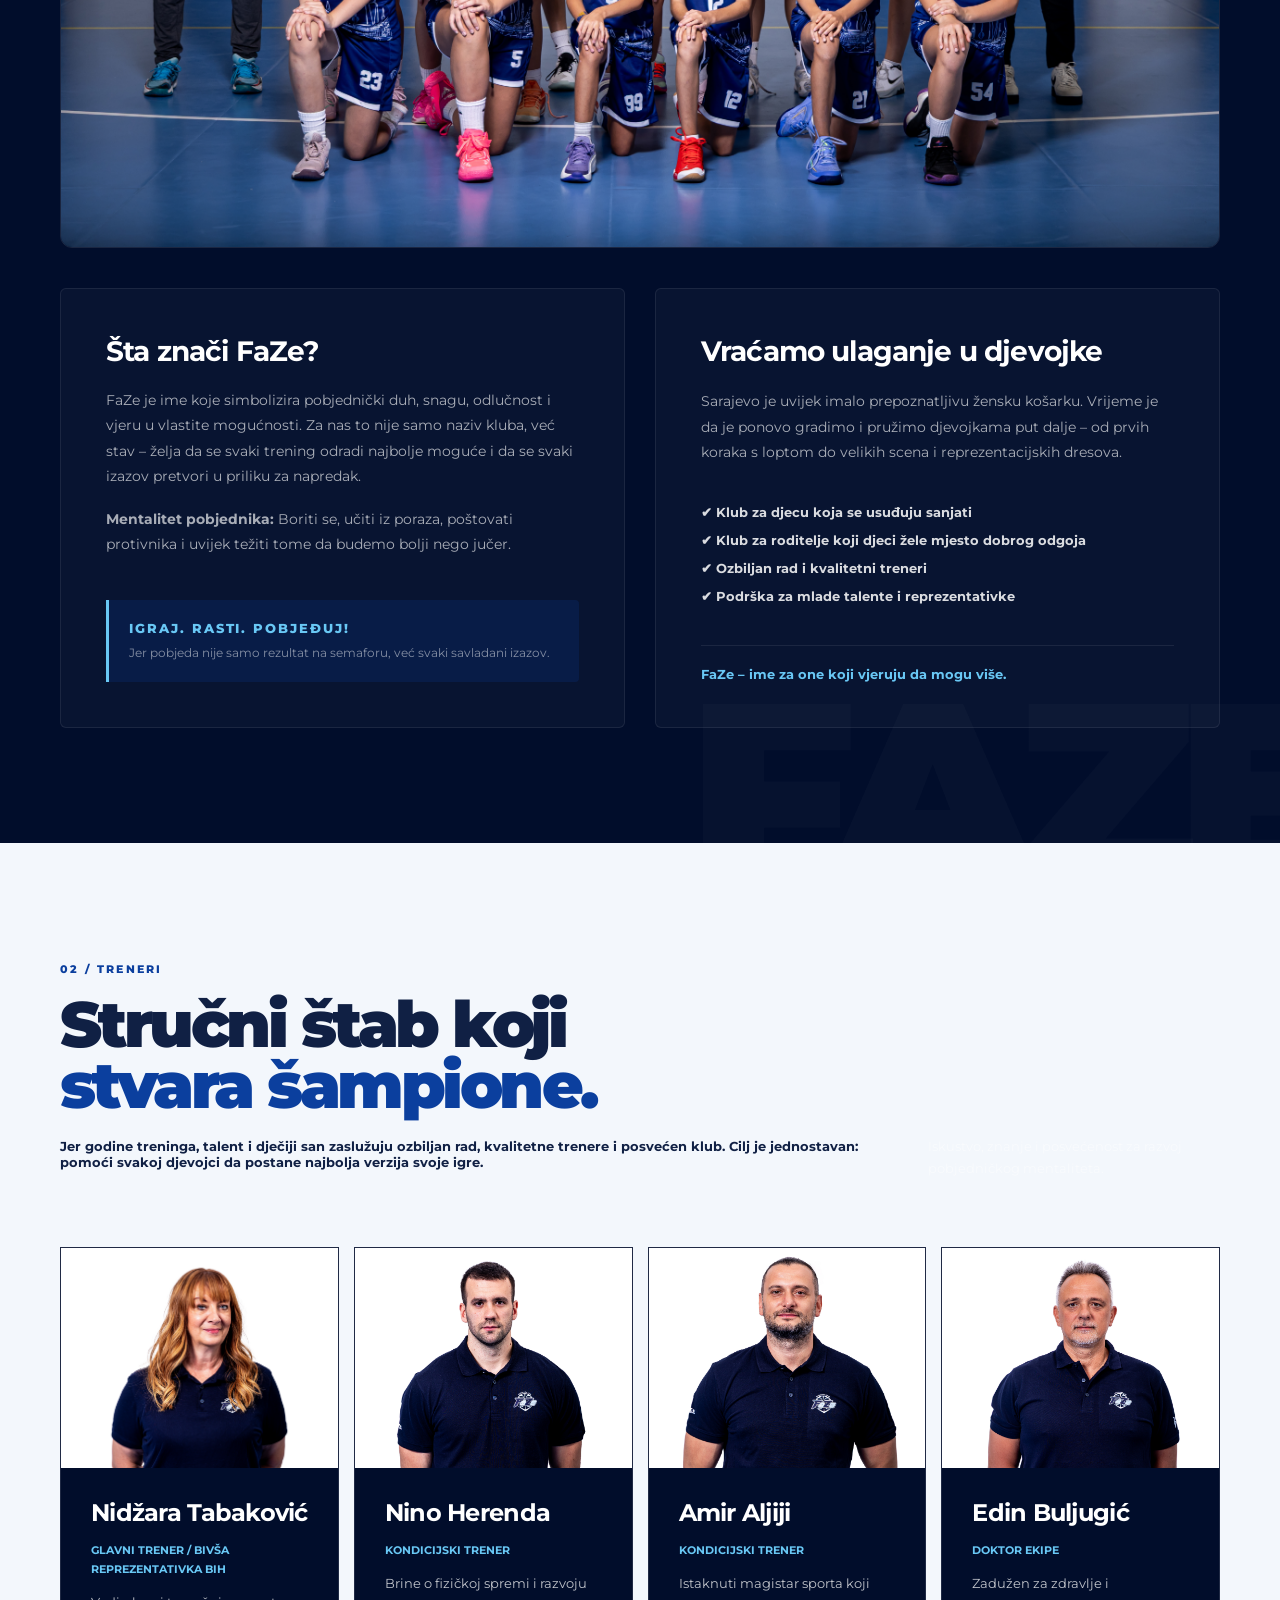
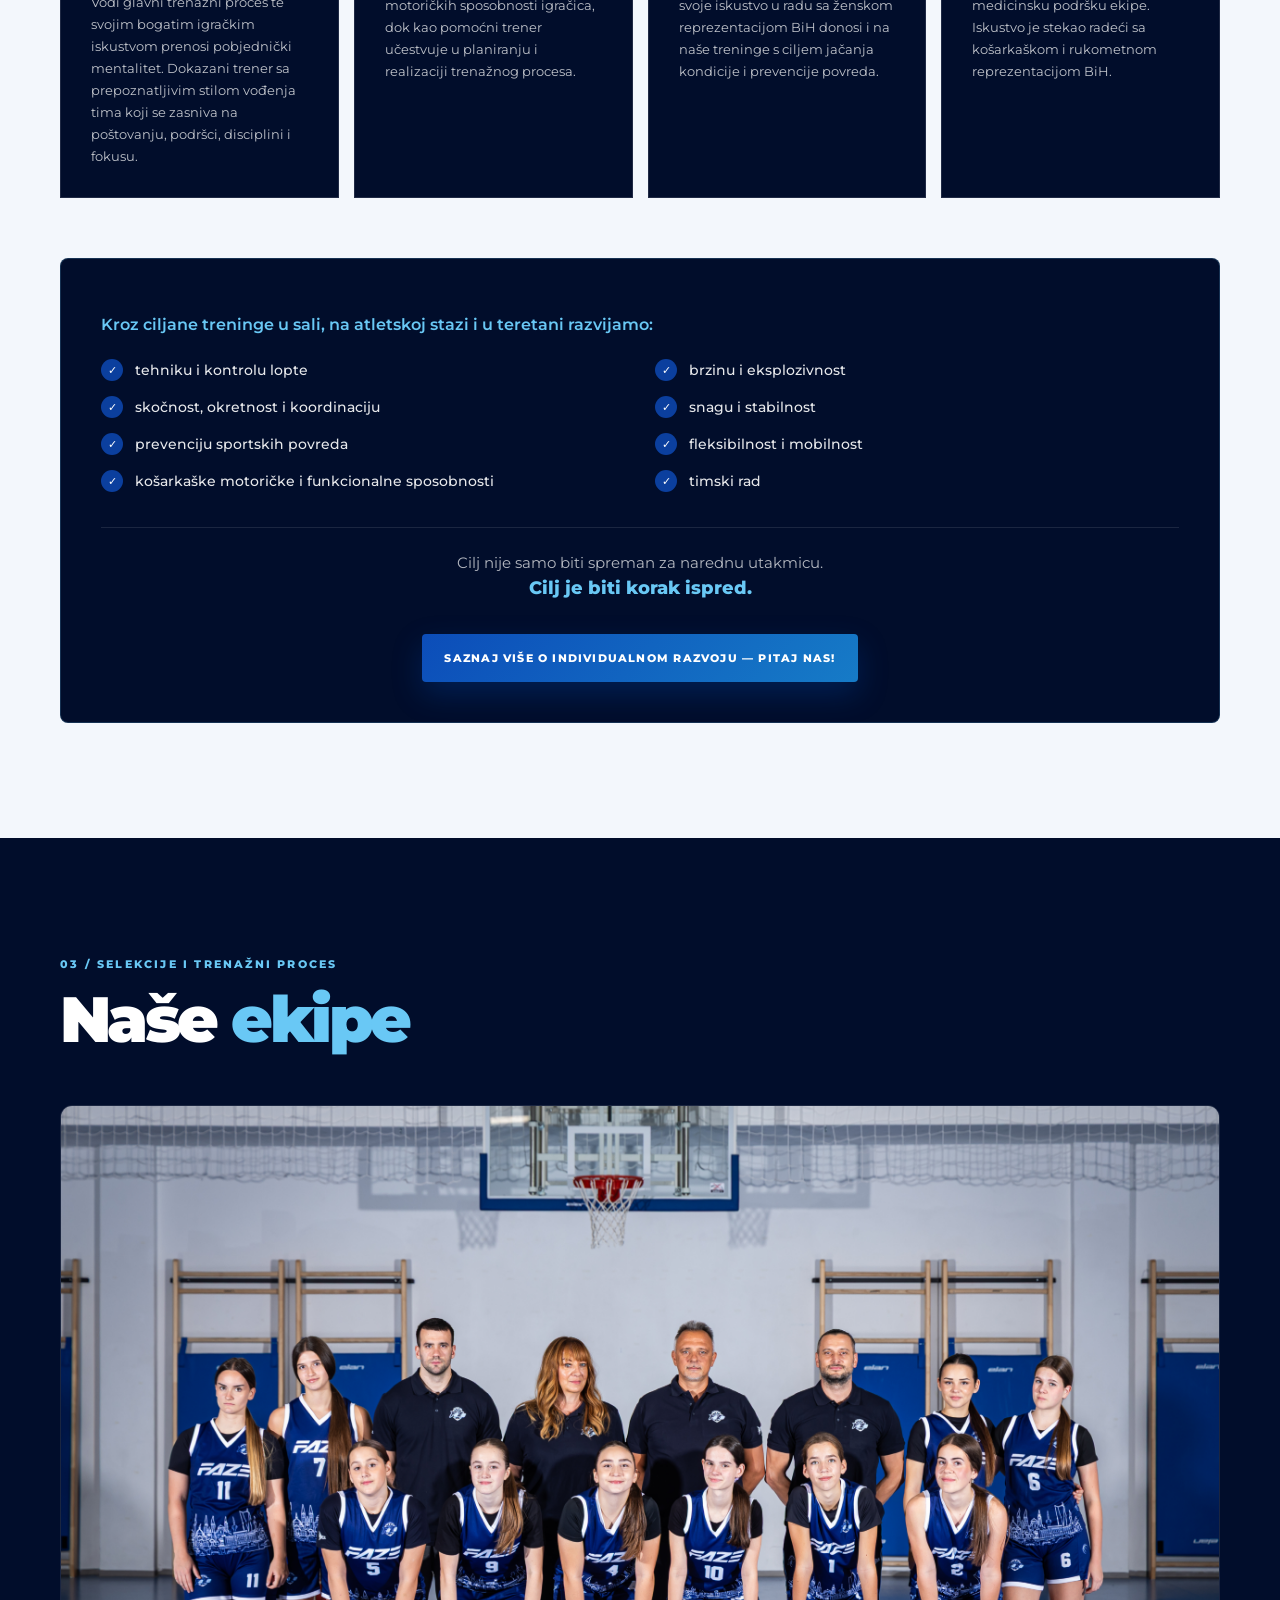
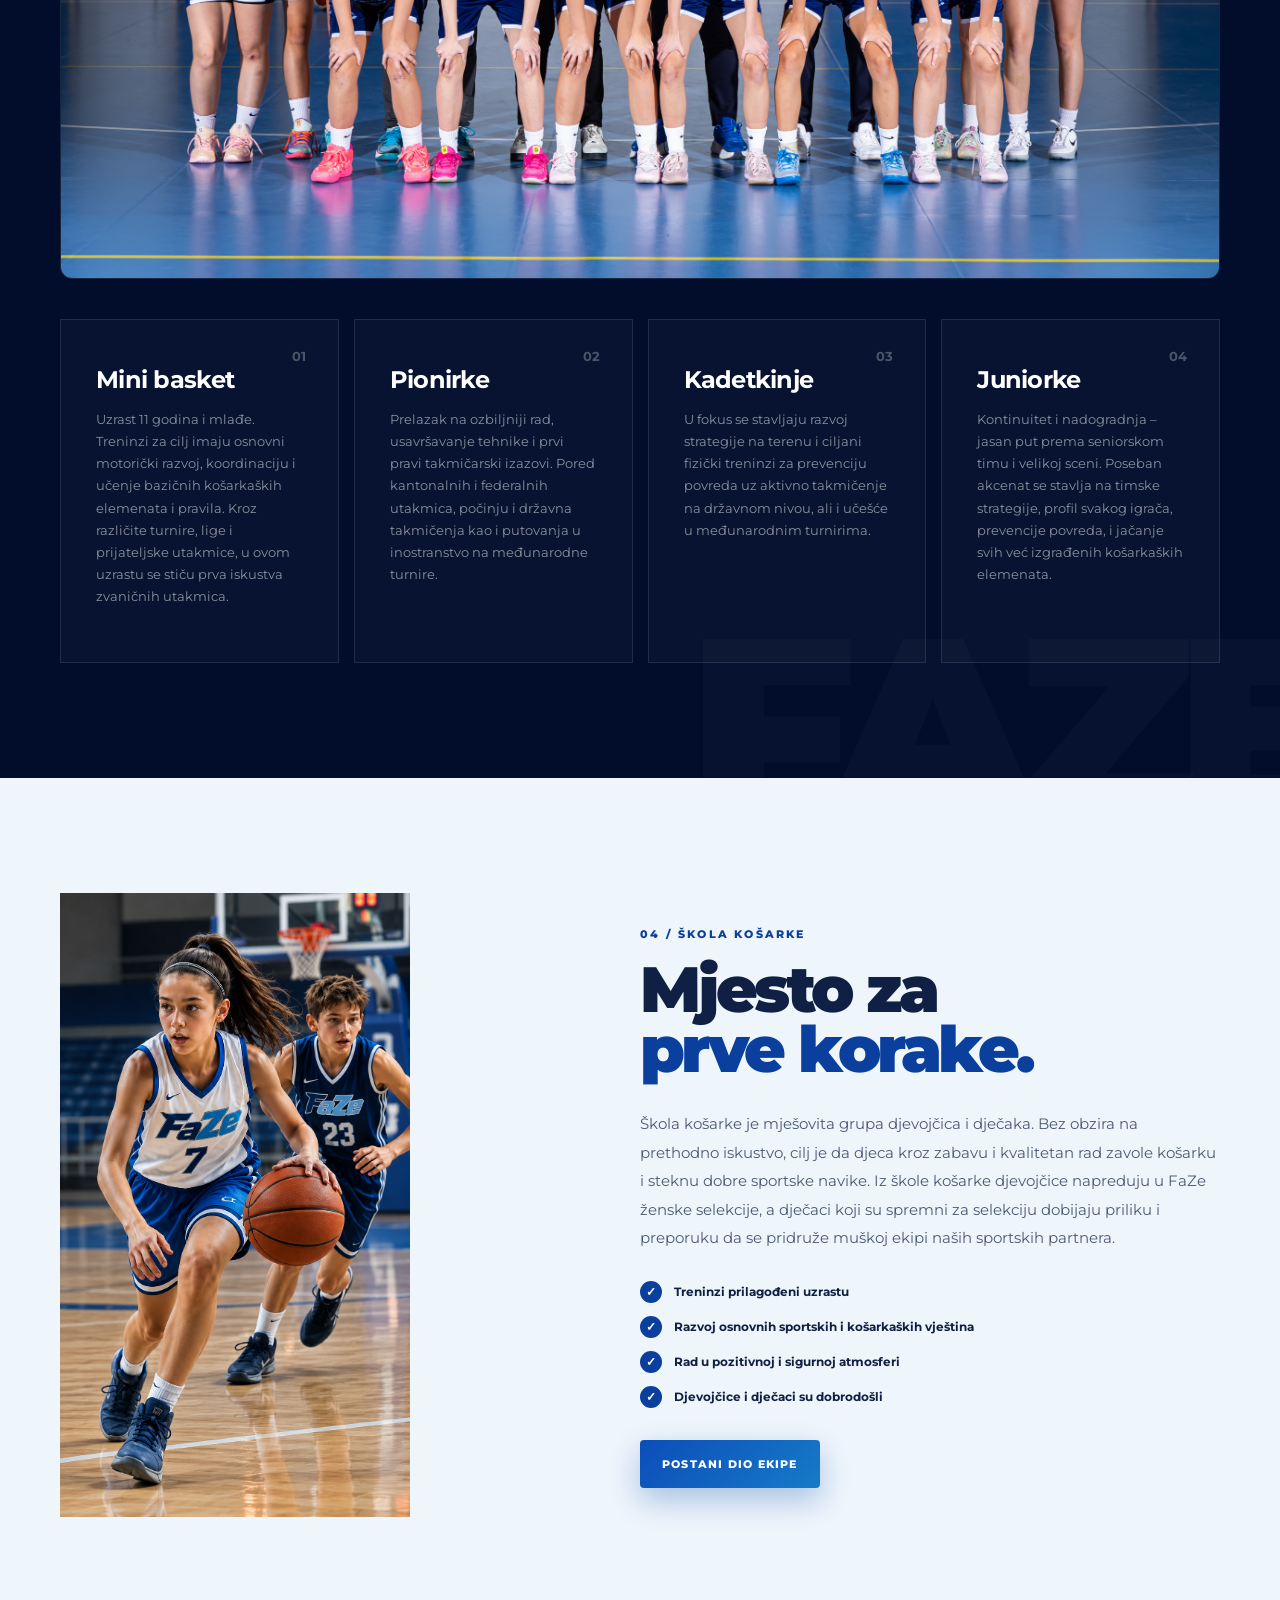
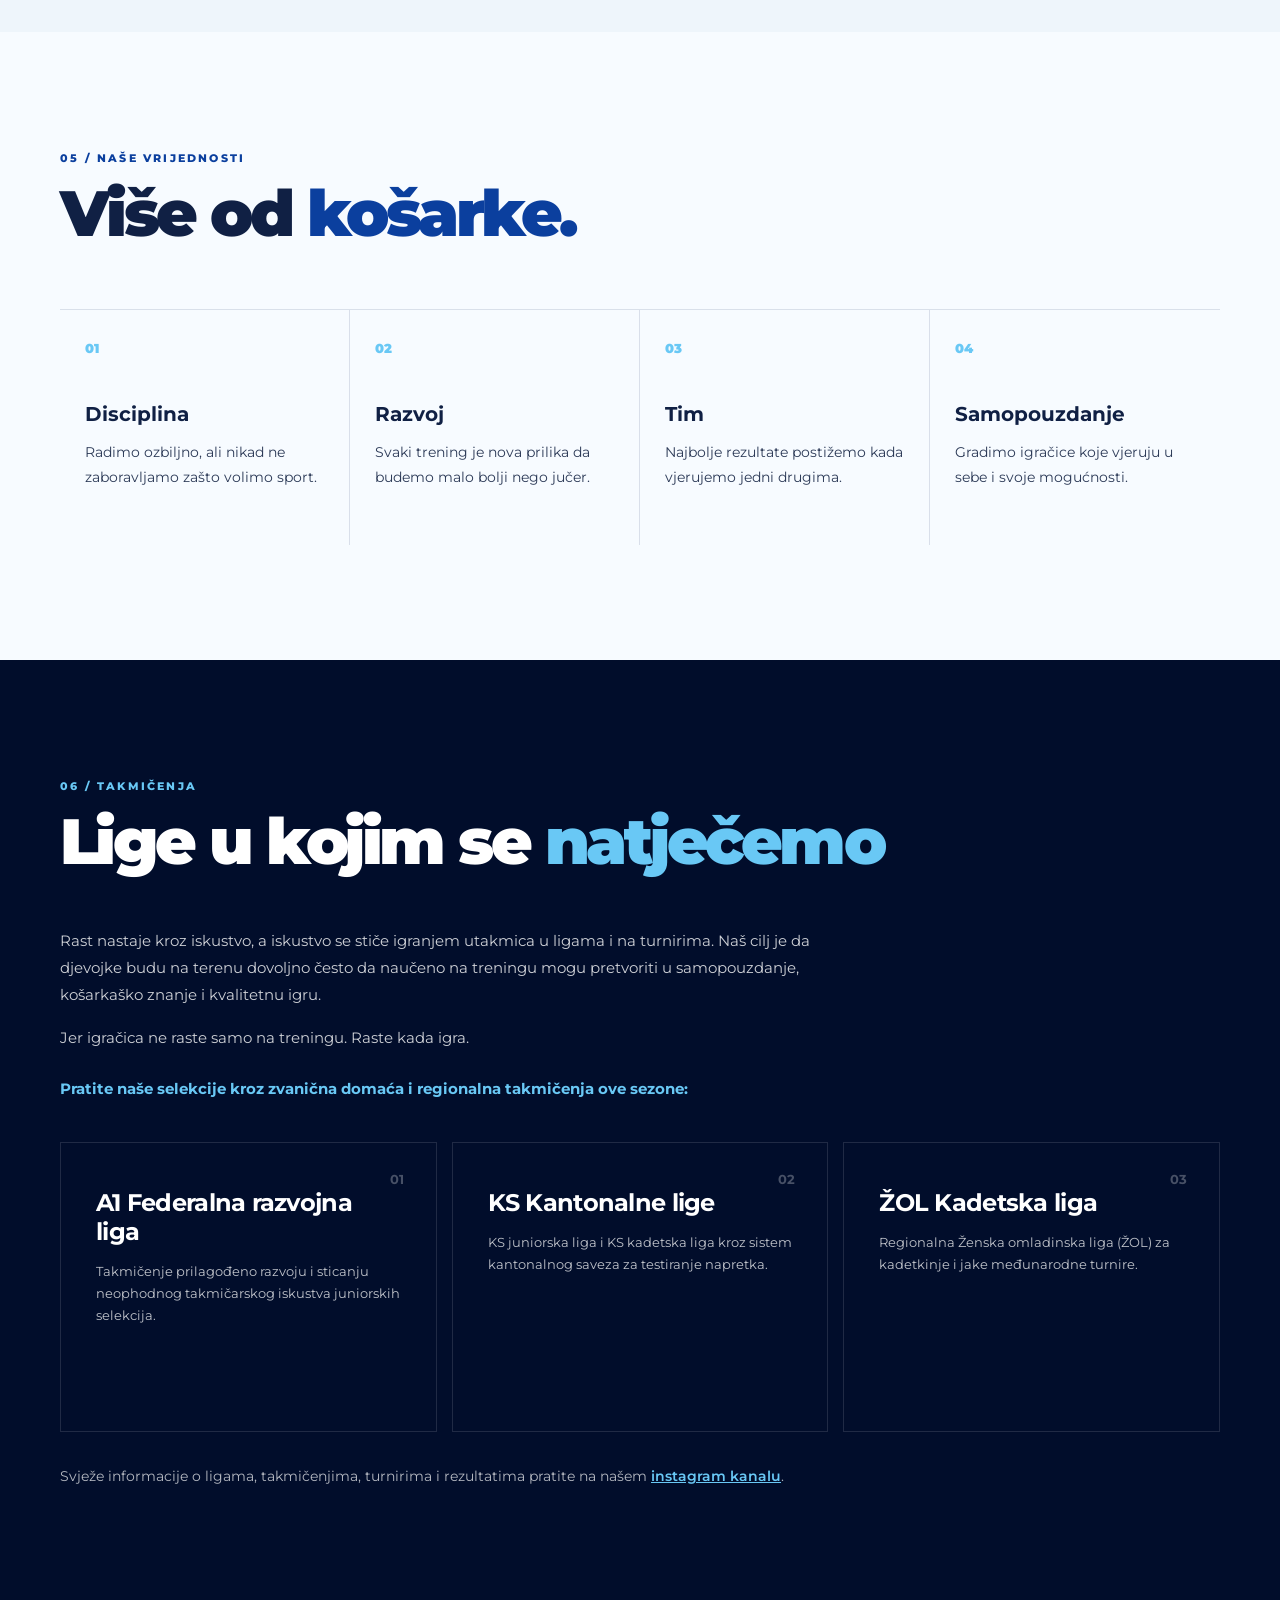
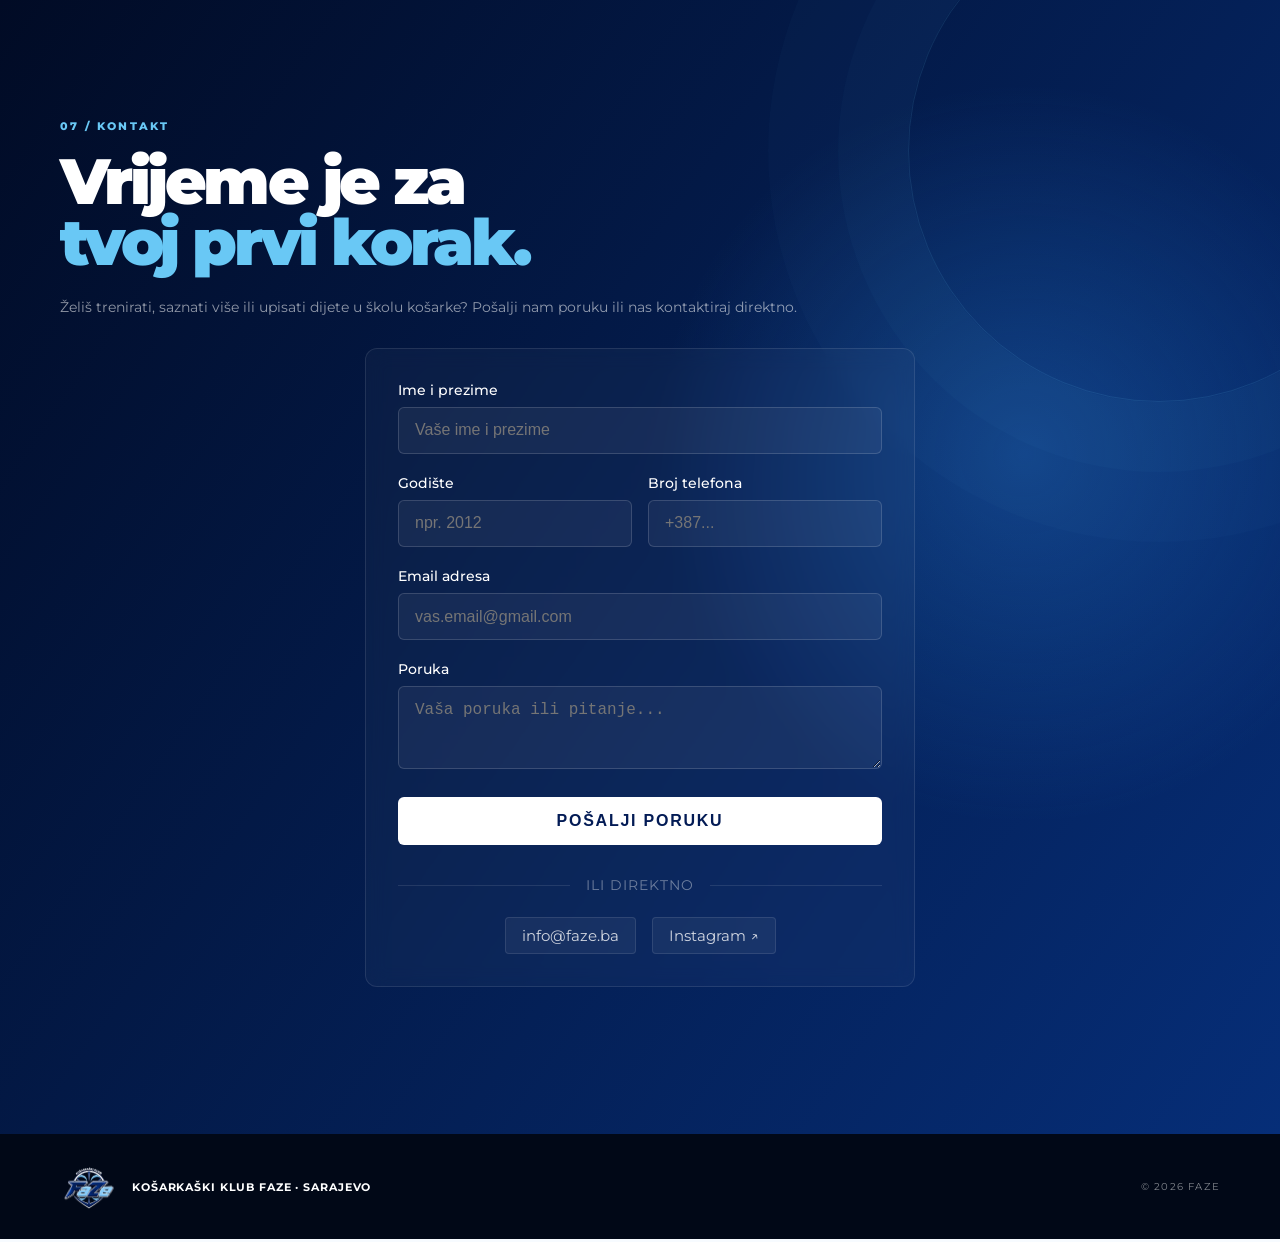
==== commit bb626f18: "Timska slika" ====
--- a/index.html
+++ b/index.html
@@ -223,7 +223,9 @@
             <h2>Naše <em>ekipe</em></h2>
           </div>
         </div>
-
+        <div class="about-image-wrapper" style="margin-bottom: 40px; border-radius: 12px; overflow: hidden; border: 1px solid rgba(255, 255, 255, 0.1);">
+          <img src="images/fullteam.jpg" alt="KK FaZe" style="width: 100%; height: auto; display: block;">
+        </div>
         <div class="cards cards-6">
 
           <article class="team-card">
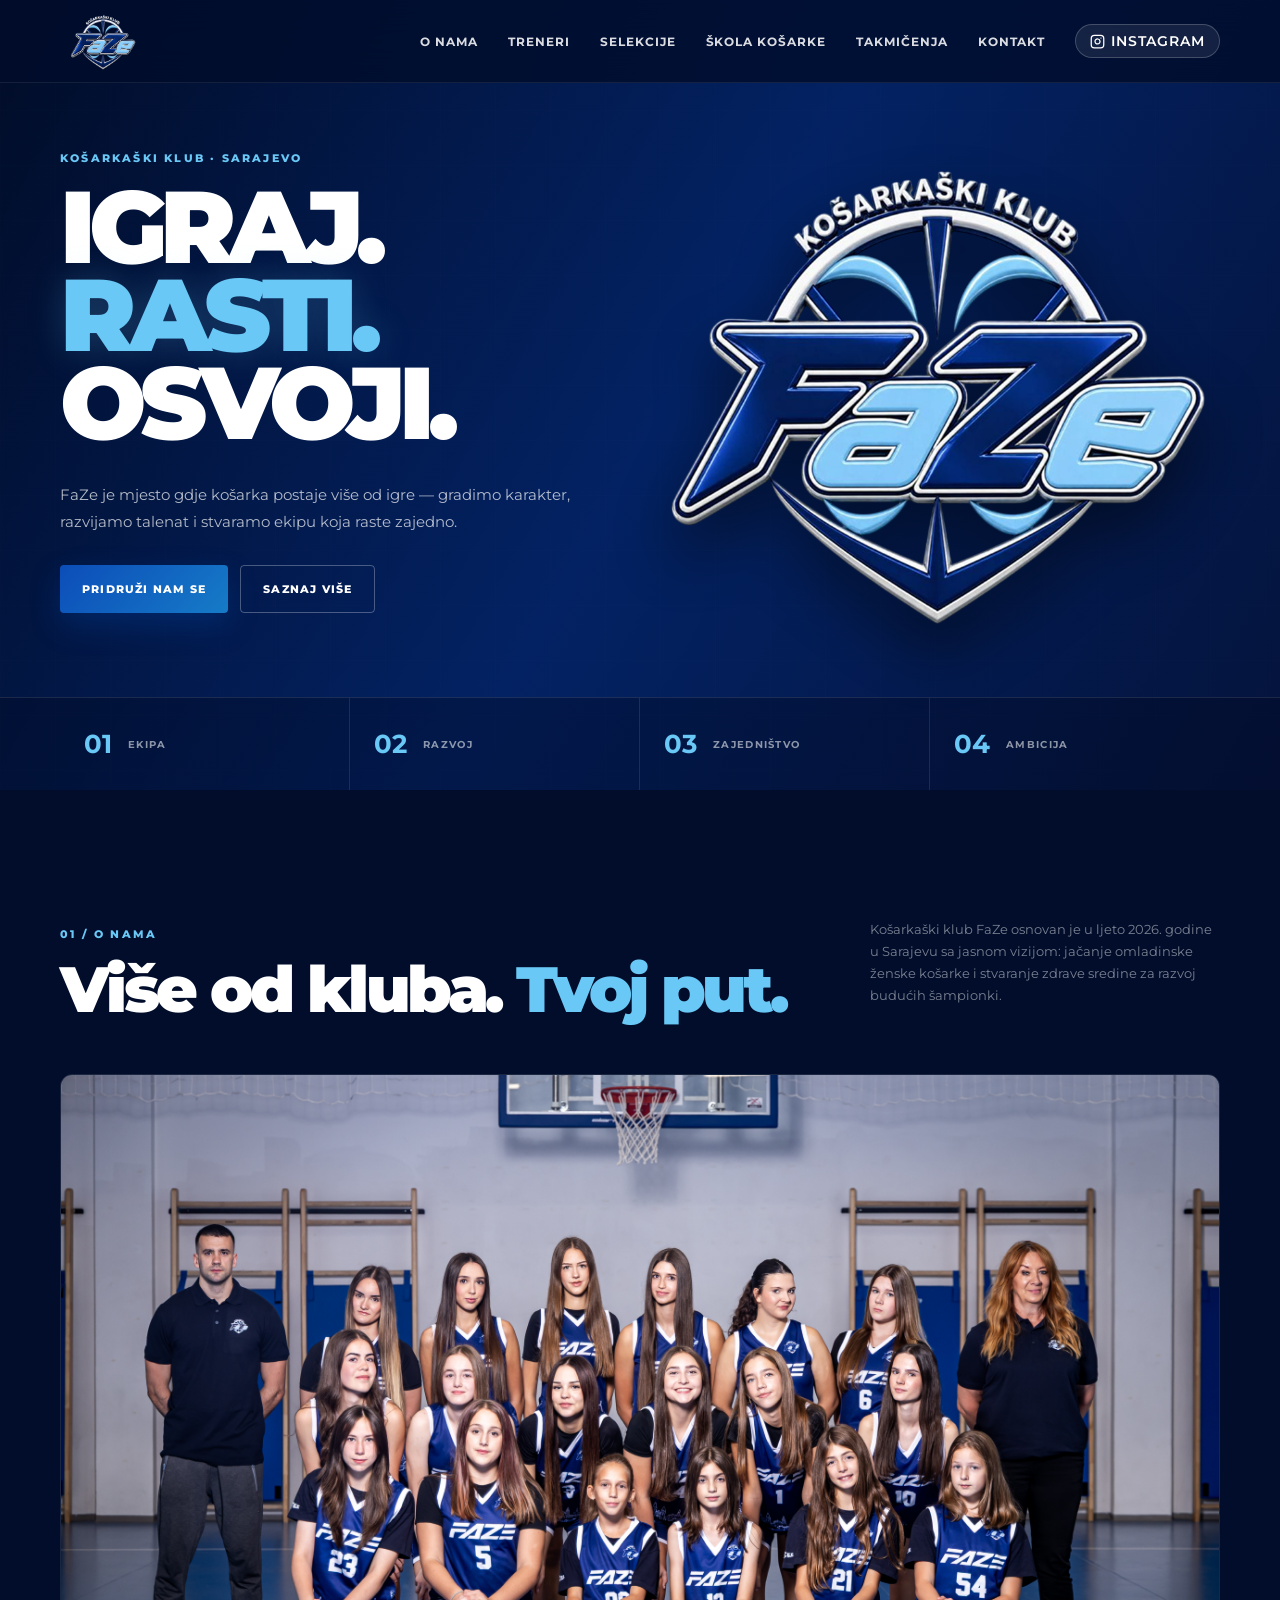
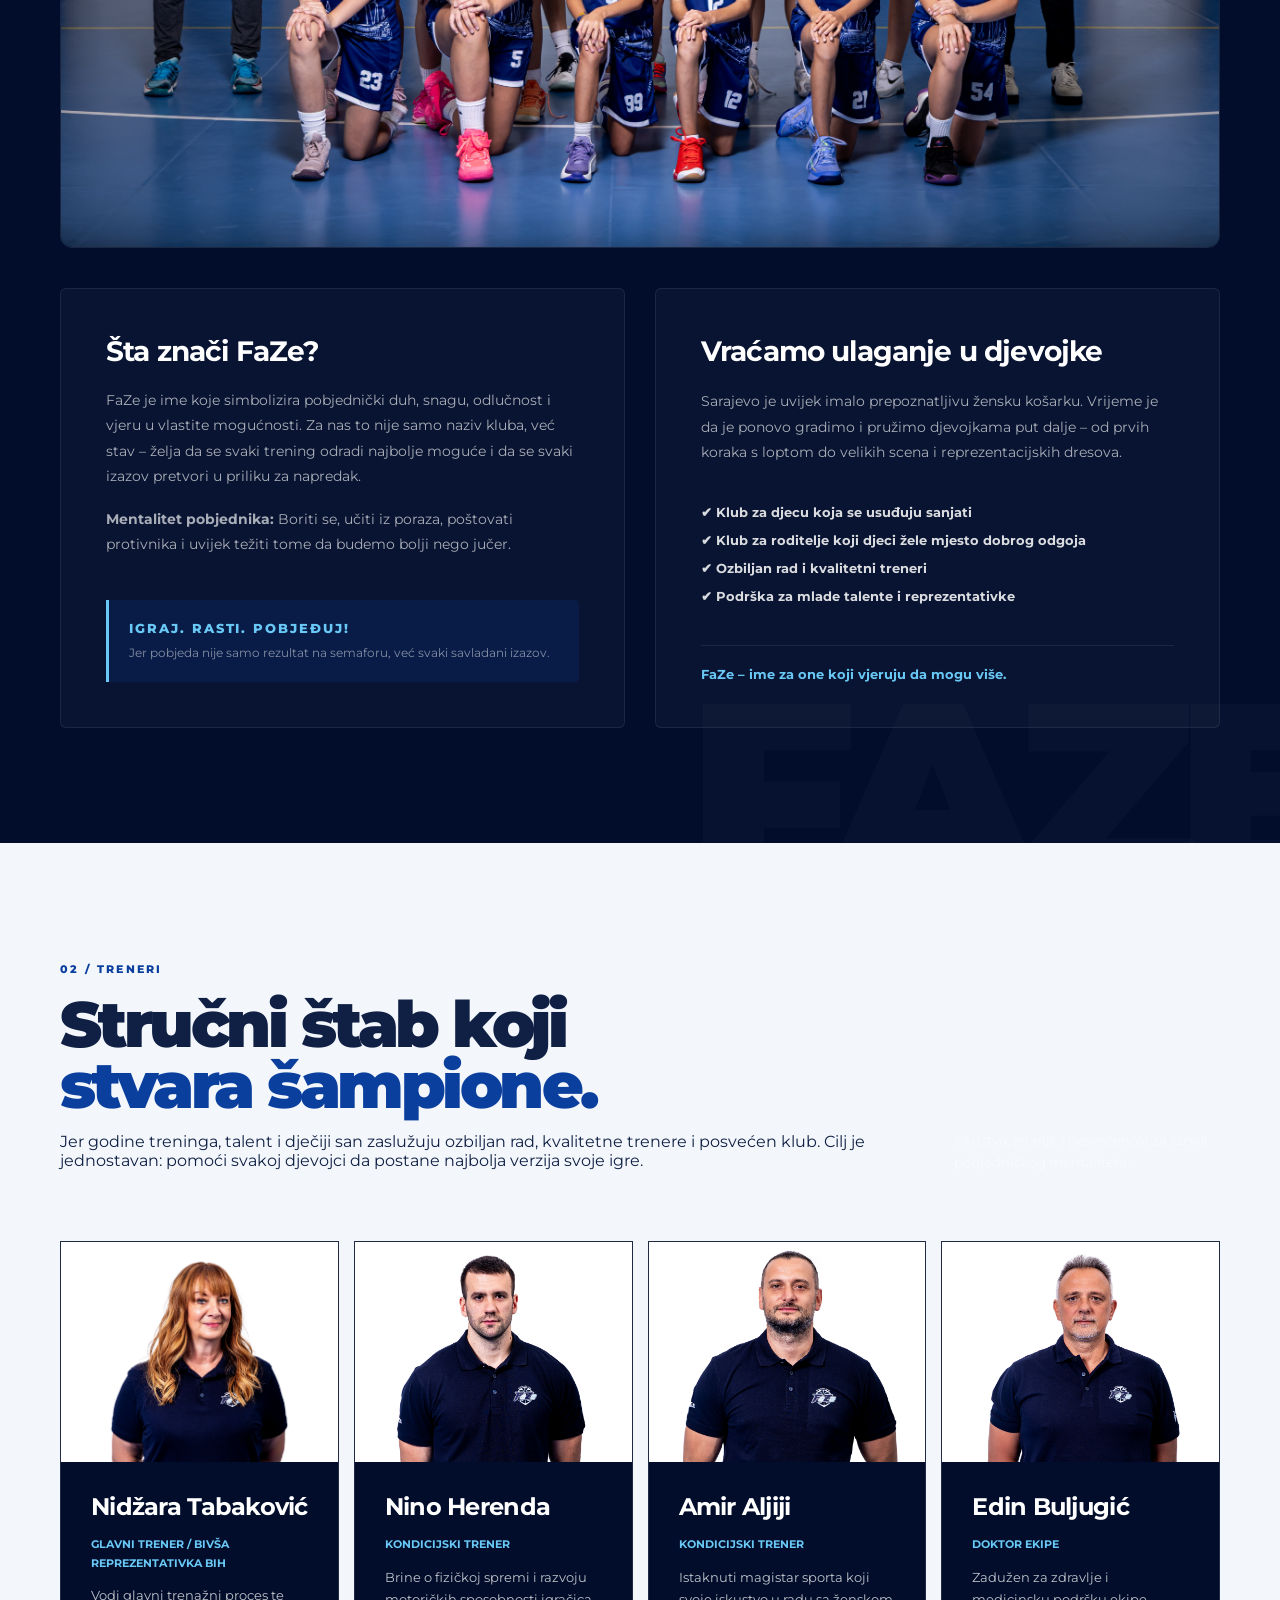
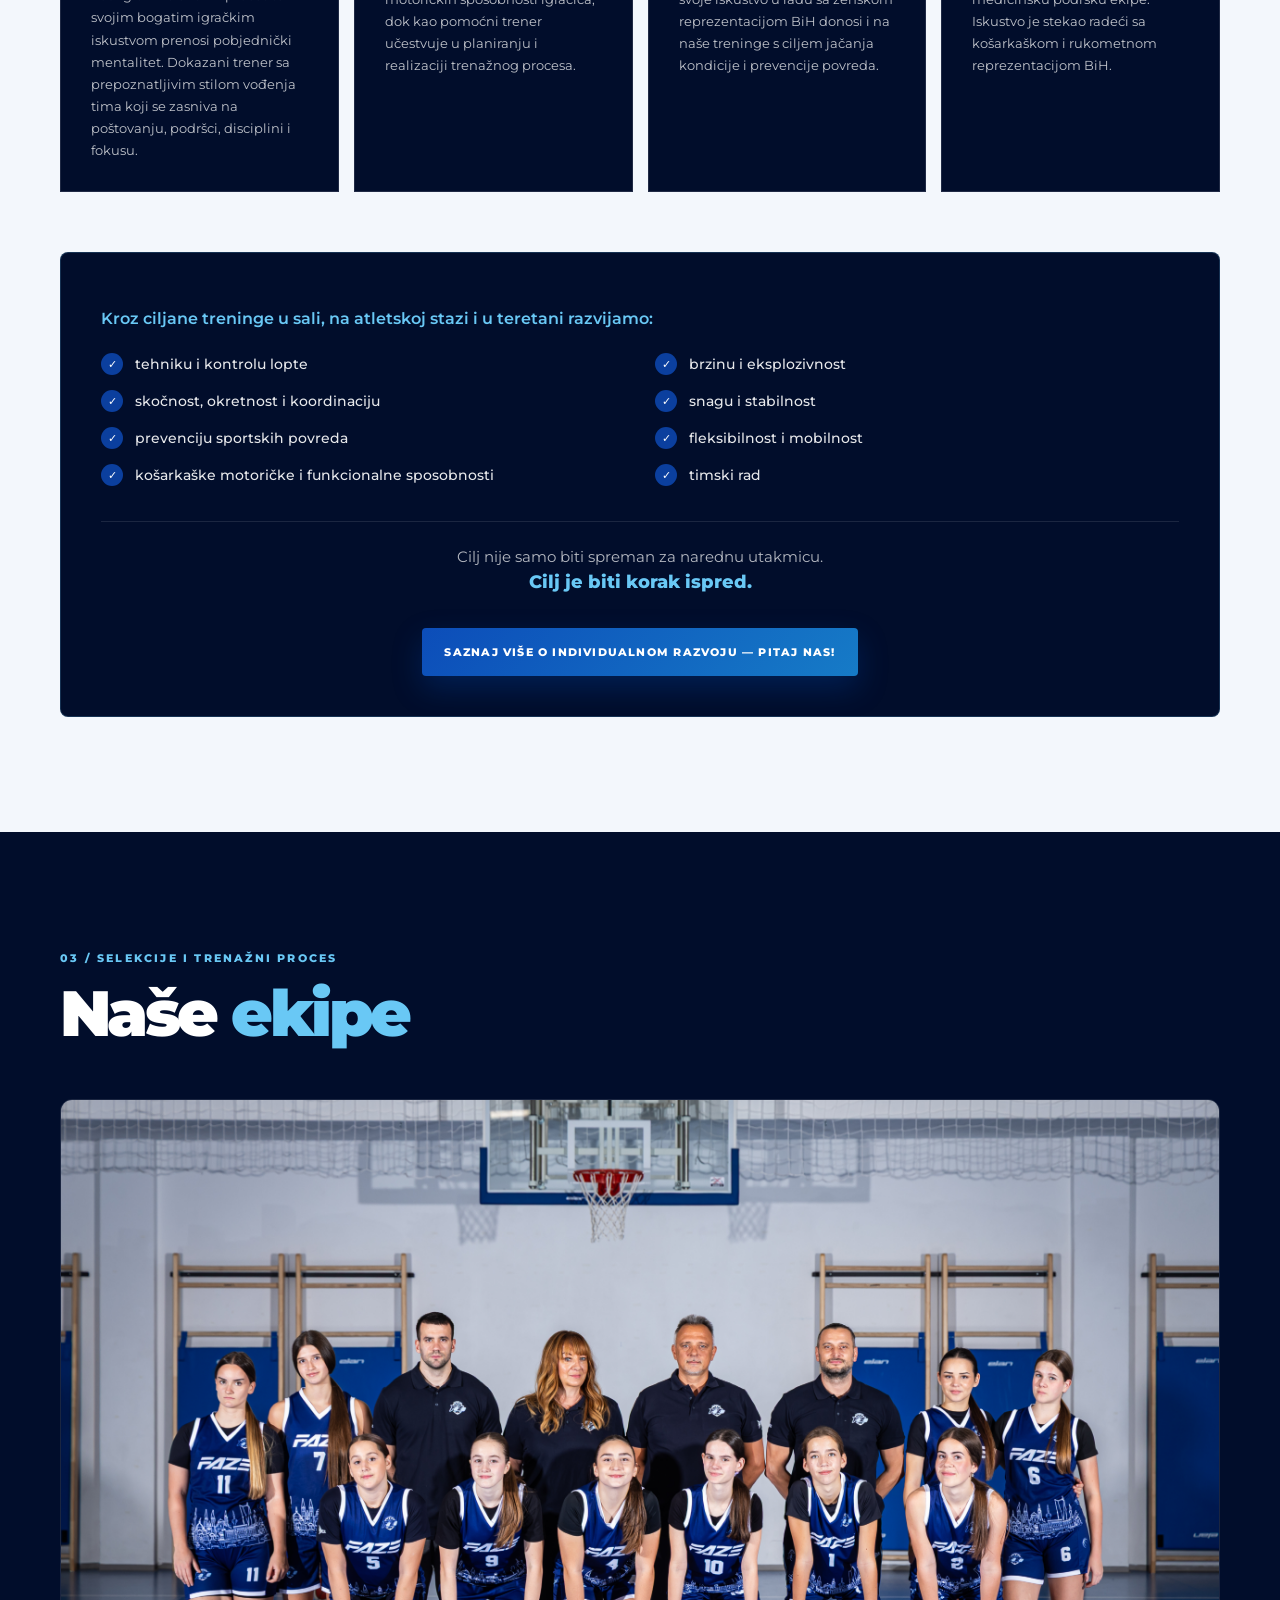
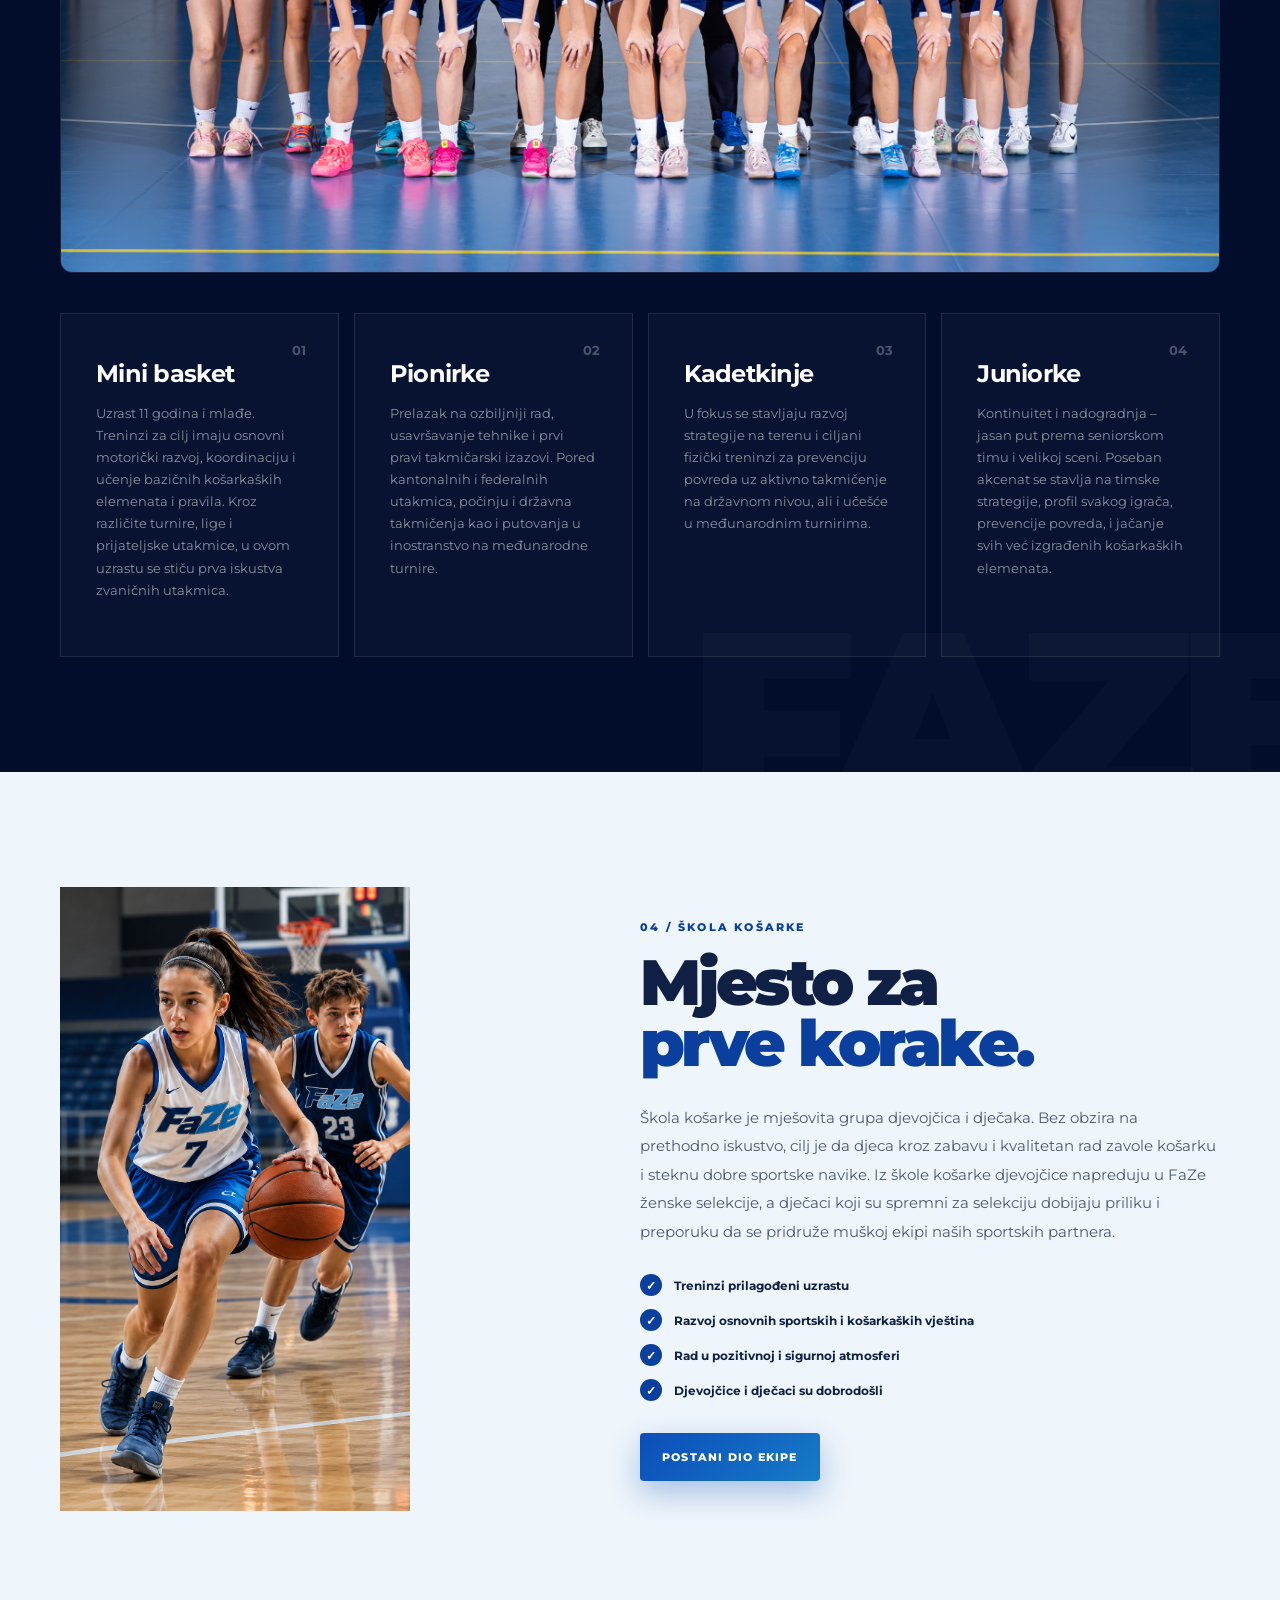
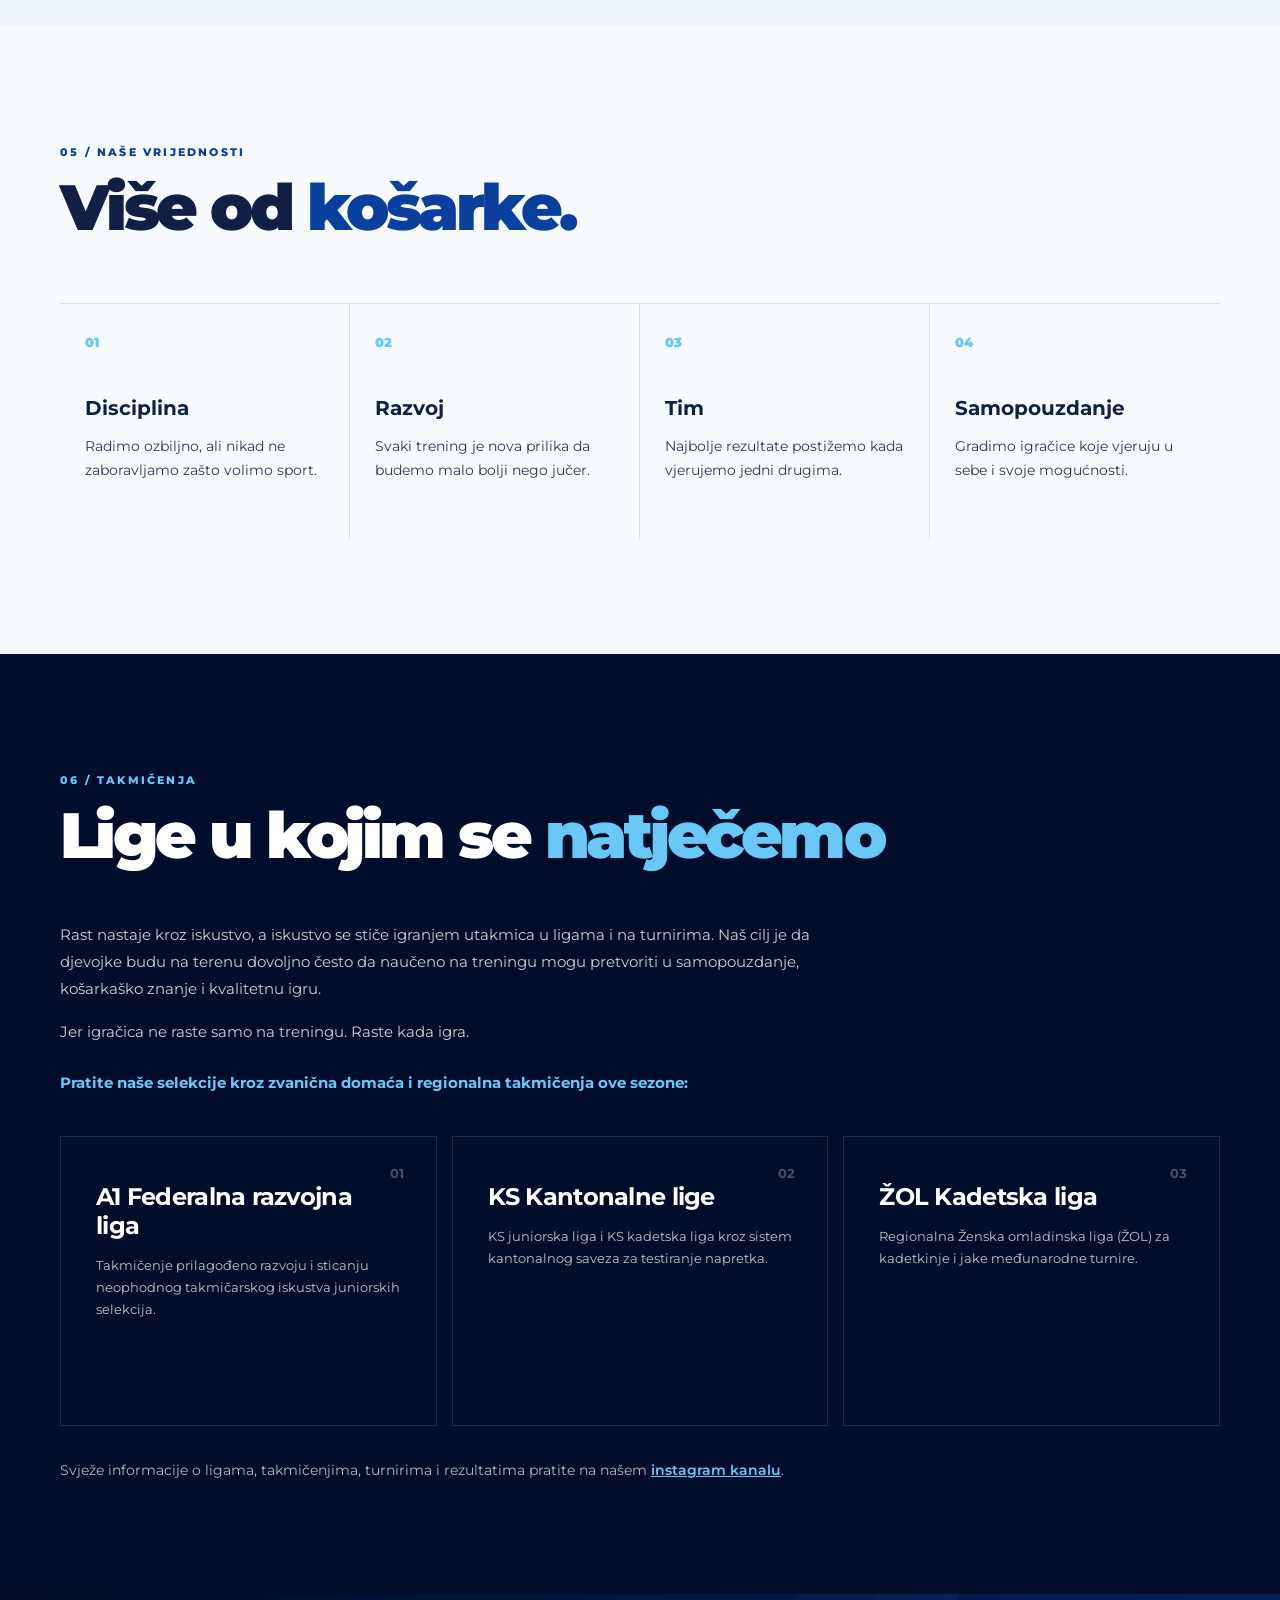
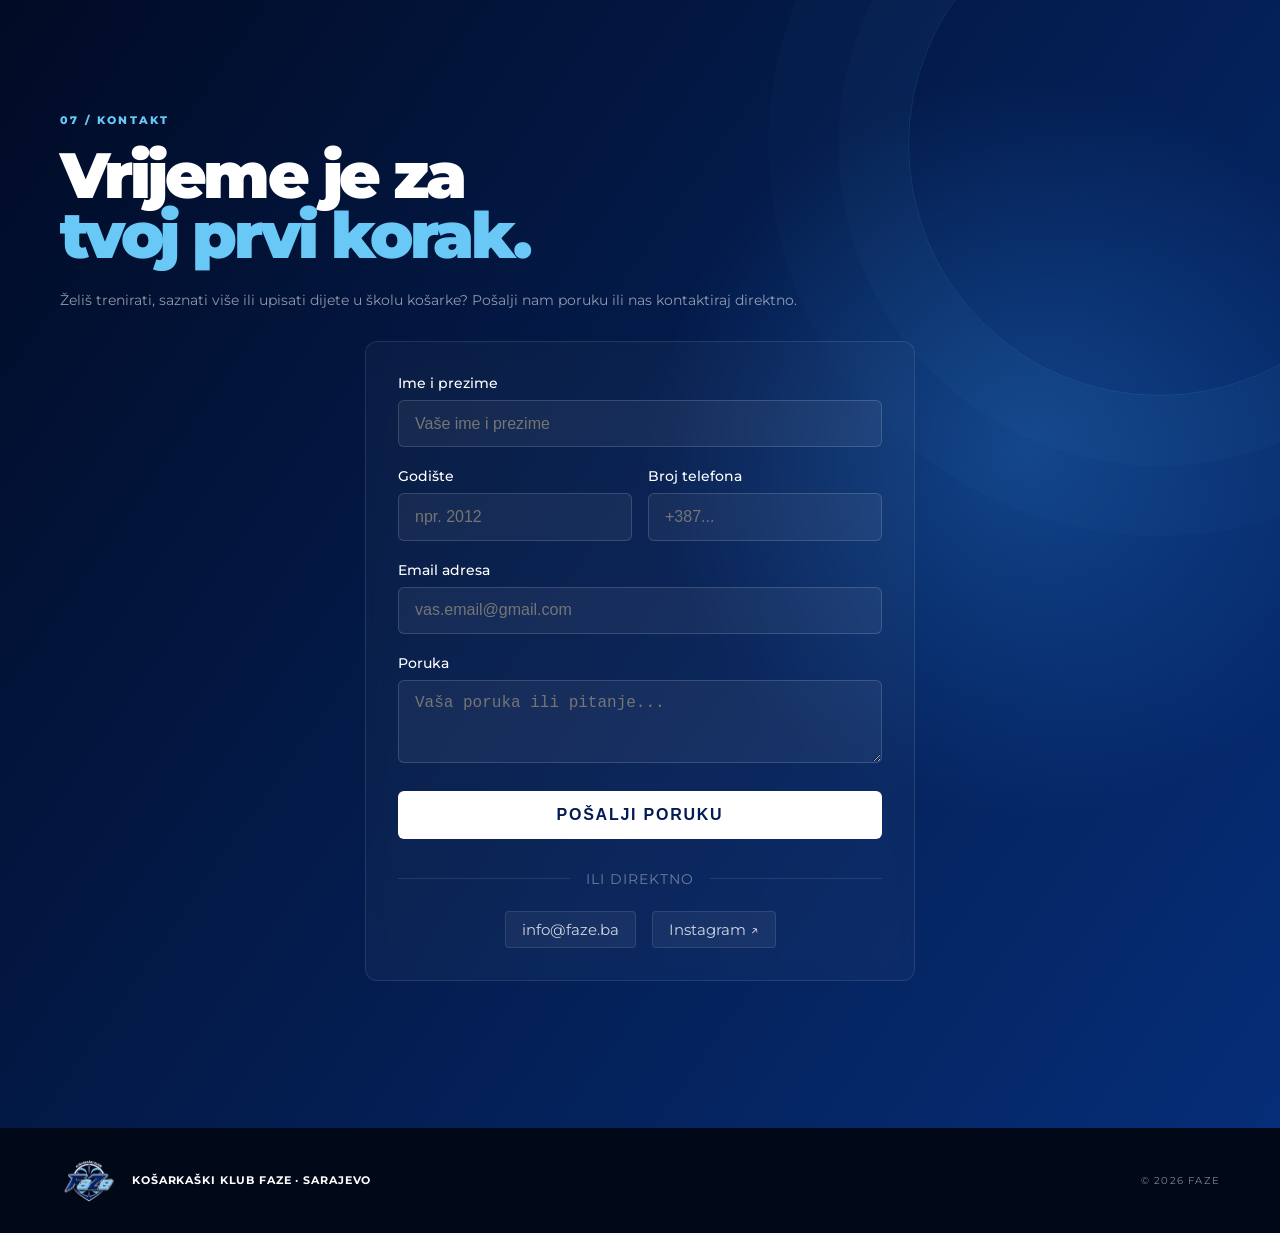
==== commit 37ff2554: "AEO updates" ====
--- a/index.html
+++ b/index.html
@@ -3,7 +3,6 @@
 <head>
   <meta charset="UTF-8">
   <meta name="viewport" content="width=device-width, initial-scale=1.0">
-  <meta name="description" content="Košarkaški klub FaZe – mjesto za razvoj, košarku i zajedništvo.">
   <meta property="og:image" content="logo.png">
   <meta property="og:image:background_color" content="#0b3f9e">
   <meta property="og:url" content="https://faze.ba">
@@ -14,6 +13,126 @@
   <link rel="preconnect" href="https://fonts.gstatic.com" crossorigin>
   <link href="https://fonts.googleapis.com/css2?family=Montserrat:wght@400;500;600;700;800;900&display=swap" rel="stylesheet">
   <link rel="stylesheet" href="styles.css">
+  <script type="application/ld+json">
+{
+  "@context": "https://schema.org",
+  "@graph": [
+    {
+      "@type": ["SportsOrganization", "LocalBusiness"],
+      "@id": "https://faze.ba/#organization",
+      "name": "Košarkaški klub FaZe",
+      "alternateName": "KK FaZe",
+      "url": "https://faze.ba",
+      "logo": "https://faze.ba/images/KKFAZE.png",
+      "image": "https://faze.ba/images/tim.jpg",
+      "description": "Zvanična stranica Košarkaškog kluba FaZe iz Sarajeva. Omladinska ženska košarka, škola košarke, mini basket, pionirke, kadetkinje i juniorke.",
+      "sport": "Basketball",
+      "foundingDate": "2026",
+      "email": "info@faze.ba",
+      "address": {
+        "@type": "PostalAddress",
+        "addressLocality": "Sarajevo",
+        "addressRegion": "Kanton Sarajevo",
+        "addressCountry": "BA"
+      },
+      "sameAs": [
+        "https://www.instagram.com/kosarkaski.klub.faze/"
+      ],
+      "memberOf": [
+        {
+          "@type": "SportsOrganization",
+          "name": "A1 Federalna razvojna liga"
+        },
+        {
+          "@type": "SportsOrganization",
+          "name": "KS Kantonalne lige"
+        },
+        {
+          "@type": "SportsOrganization",
+          "name": "ŽOL Kadetska liga"
+        }
+      ],
+      "coach": [
+        { "@id": "https://faze.ba/#nidzara-tabakovic" },
+        { "@id": "https://faze.ba/#nino-herenda" },
+        { "@id": "https://faze.ba/#amir-aljiji" }
+      ],
+      "employee": [
+        { "@id": "https://faze.ba/#nidzara-tabakovic" },
+        { "@id": "https://faze.ba/#nino-herenda" },
+        { "@id": "https://faze.ba/#amir-aljiji" },
+        { "@id": "https://faze.ba/#edin-buljugic" }
+      ]
+    },
+    {
+      "@type": "Person",
+      "@id": "https://faze.ba/#nidzara-tabakovic",
+      "name": "Nidžara Tabaković",
+      "jobTitle": "Glavni trener",
+      "image": "https://faze.ba/images/NidzaraTabakovic.jpg",
+      "description": "Glavni trener KK FaZe i bivša reprezentativka Bosne i Hercegovine.",
+      "worksFor": { "@id": "https://faze.ba/#organization" }
+    },
+    {
+      "@type": "Person",
+      "@id": "https://faze.ba/#nino-herenda",
+      "name": "Nino Herenda",
+      "jobTitle": "Kondicijski trener",
+      "image": "https://faze.ba/images/NinoHerenda.jpg",
+      "description": "Kondicijski i pomoćni trener zadužen za fizičku spremu i razvoj motoričkih sposobnosti igračica.",
+      "worksFor": { "@id": "https://faze.ba/#organization" }
+    },
+    {
+      "@type": "Person",
+      "@id": "https://faze.ba/#amir-aljiji",
+      "name": "Amir Aljiji",
+      "jobTitle": "Kondicijski trener",
+      "image": "https://faze.ba/images/AmirAljiji.jpg",
+      "description": "Magistar sporta sa iskustvom rada u ženskoj košarkaškoj reprezentaciji BiH, zadužen za kondiciju i prevenciju povreda.",
+      "worksFor": { "@id": "https://faze.ba/#organization" }
+    },
+    {
+      "@type": "Person",
+      "@id": "https://faze.ba/#edin-buljugic",
+      "name": "Edin Buljugić",
+      "jobTitle": "Doktor ekipe",
+      "image": "https://faze.ba/images/EdinBuljugic.jpg",
+      "description": "Doktor ekipe sa dugogodišnjim iskustvom rada sa košarkaškom i rukometnom reprezentacijom BiH.",
+      "worksFor": { "@id": "https://faze.ba/#organization" }
+    },
+    {
+      "@type": "FAQPage",
+      "@id": "https://faze.ba/#faq",
+      "mainEntity": [
+        {
+          "@type": "Question",
+          "name": "Kako se mogu upisati u Košarkaški klub FaZe?",
+          "acceptedAnswer": {
+            "@type": "Answer",
+            "text": "Upis u KK FaZe vrši se popunjavanjem kontakt forme na našoj web stranici, slanjem upita na email info@faze.ba ili direktnom porukom putem našeg zvaničnog Instagram profila (@kosarkaski.klub.faze)."
+          }
+        },
+        {
+          "@type": "Question",
+          "name": "Koje uzrasne kategorije postoje u klubu?",
+          "acceptedAnswer": {
+            "@type": "Answer",
+            "text": "Klub okuplja djevojčice u takmičarskim selekcijama: Mini basket (11 godina i mlađe), Pionirke, Kadetkinje i Juniorke, dok je Škola košarke otvorena za djevojčice i dječake bez obzira na prethodno iskustvo."
+          }
+        },
+        {
+          "@type": "Question",
+          "name": "Gdje se održavaju treninzi i kako saznati termine?",
+          "acceptedAnswer": {
+            "@type": "Answer",
+            "text": "Treninzi se održavaju u Sarajevu u sali, na atletskoj stazi i u teretani. Tačni termini treninga zavise od uzrasne selekcije i dobijaju se direktno nakon prijave putem kontakt forme ili Instagrama."
+          }
+        }
+      ]
+    }
+  ]
+}
+</script>
 </head>
 <body id="top">
 
@@ -129,7 +248,7 @@
       <div>
         <span class="section-label">02 / TRENERI</span>
         <h2>Stručni štab koji<br><em>stvara šampione.</em></h2>
-        <h5>Jer godine treninga, talent i dječiji san zaslužuju ozbiljan rad, kvalitetne trenere i posvećen klub. Cilj je jednostavan: pomoći svakoj djevojci da postane najbolja verzija svoje igre.</h5>
+        <p class="coach-subtitle">Jer godine treninga, talent i dječiji san zaslužuju ozbiljan rad, kvalitetne trenere i posvećen klub. Cilj je jednostavan: pomoći svakoj djevojci da postane najbolja verzija svoje igre.</p>
       </div>
       <p>Iskustvo, znanje i posvećenost za razvoj pobjedničkog mentaliteta.</p>
     </div>
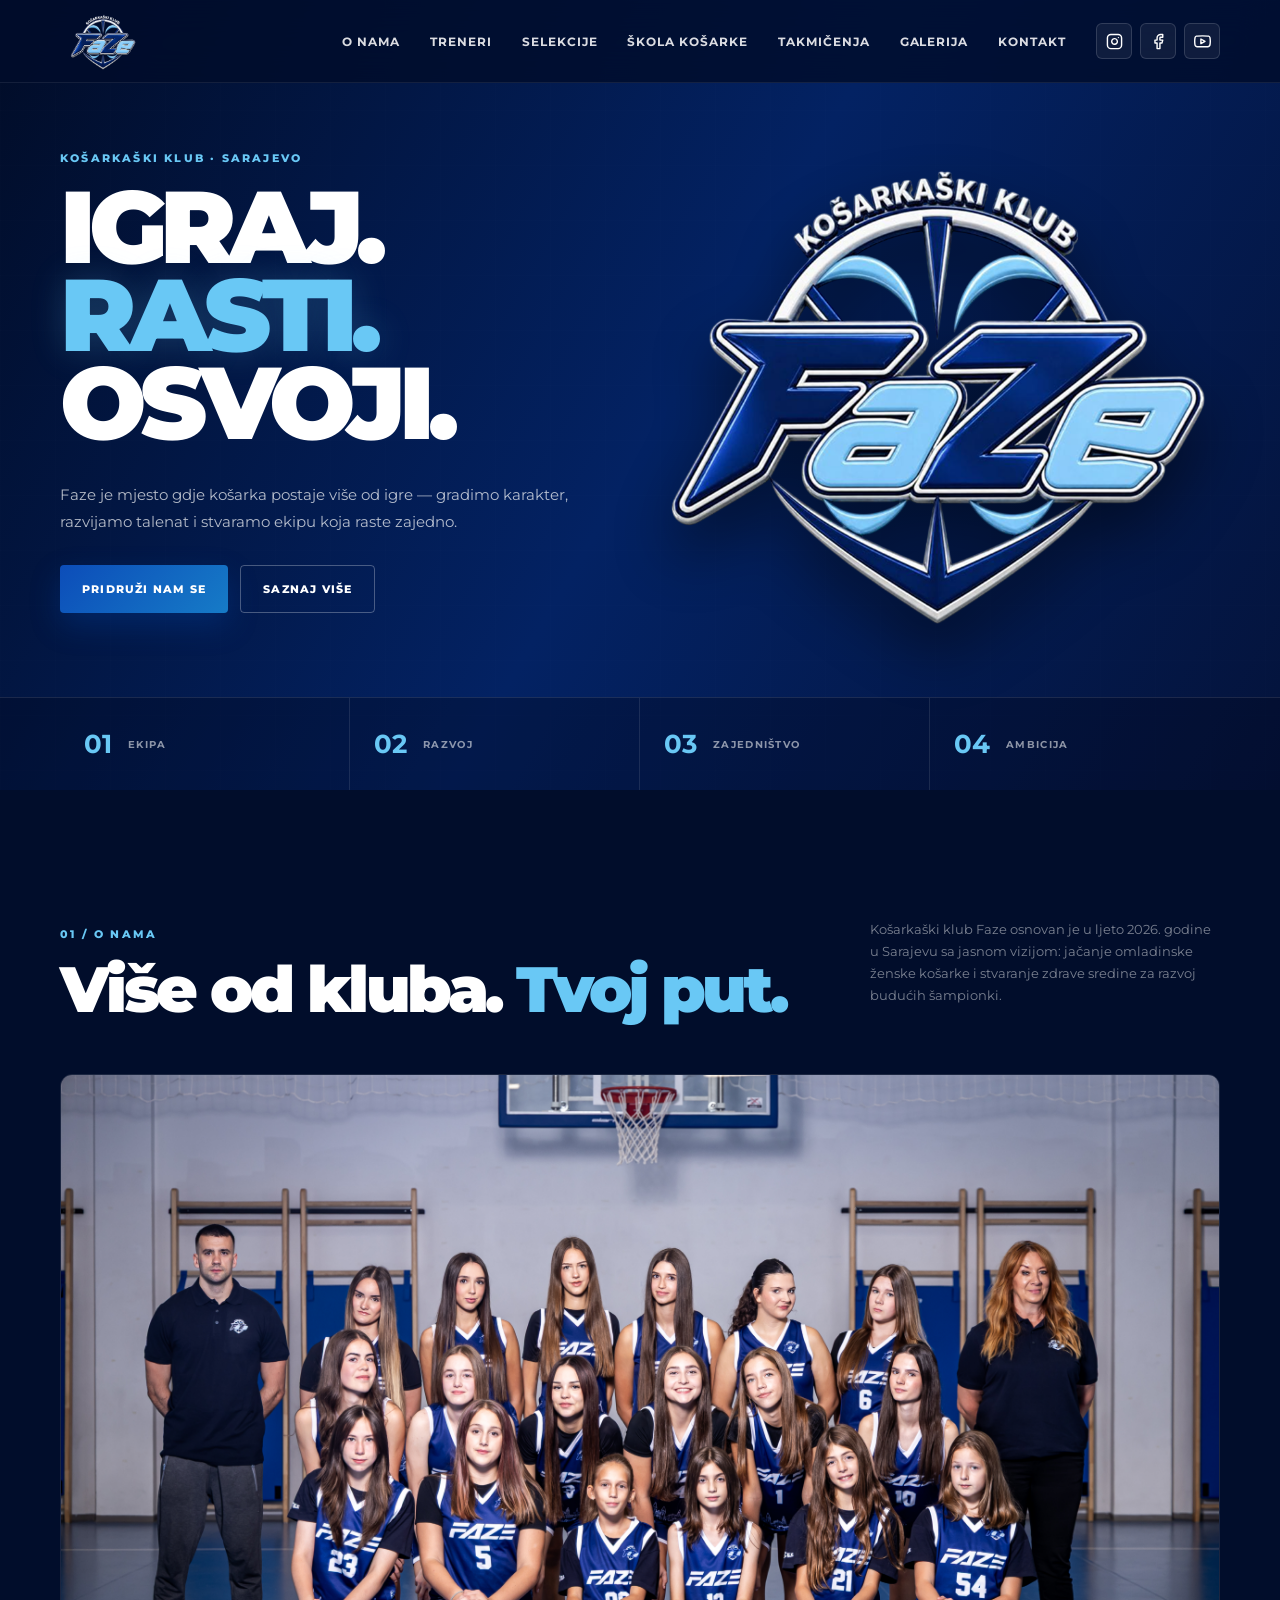
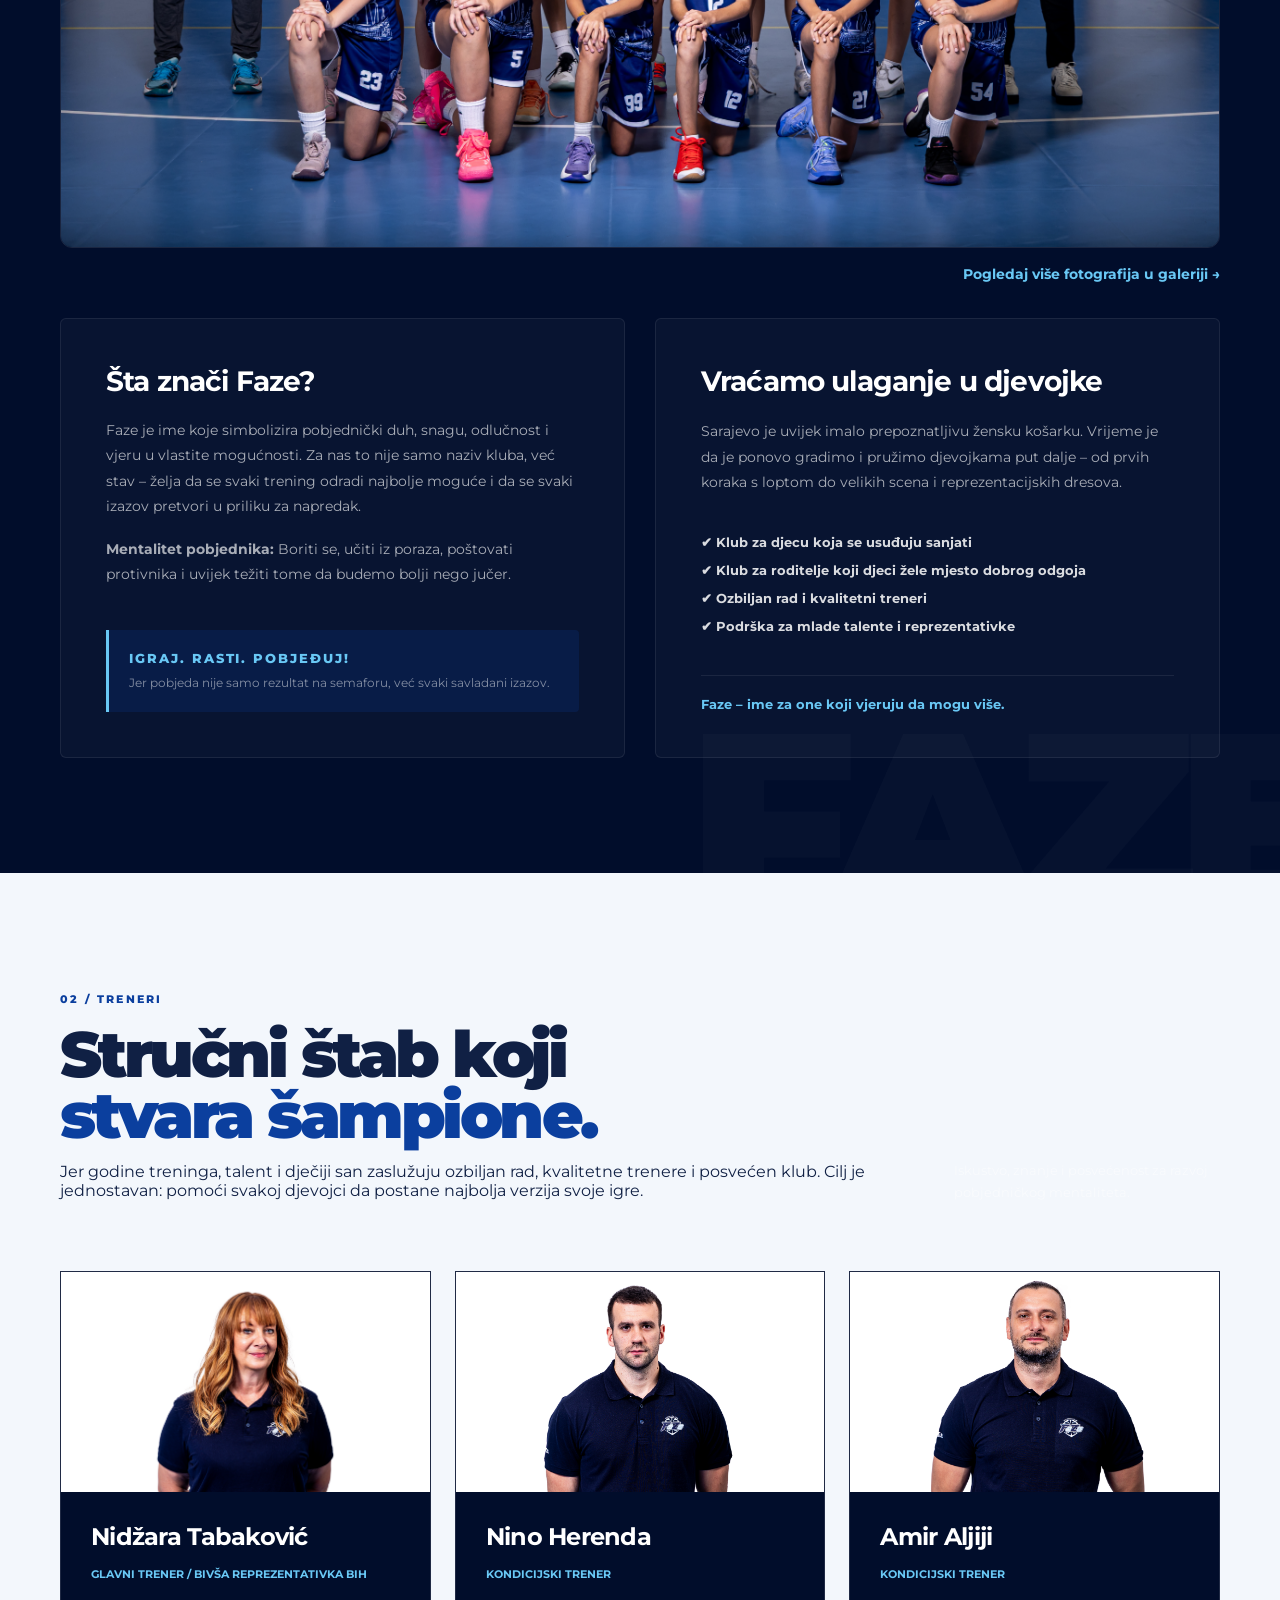
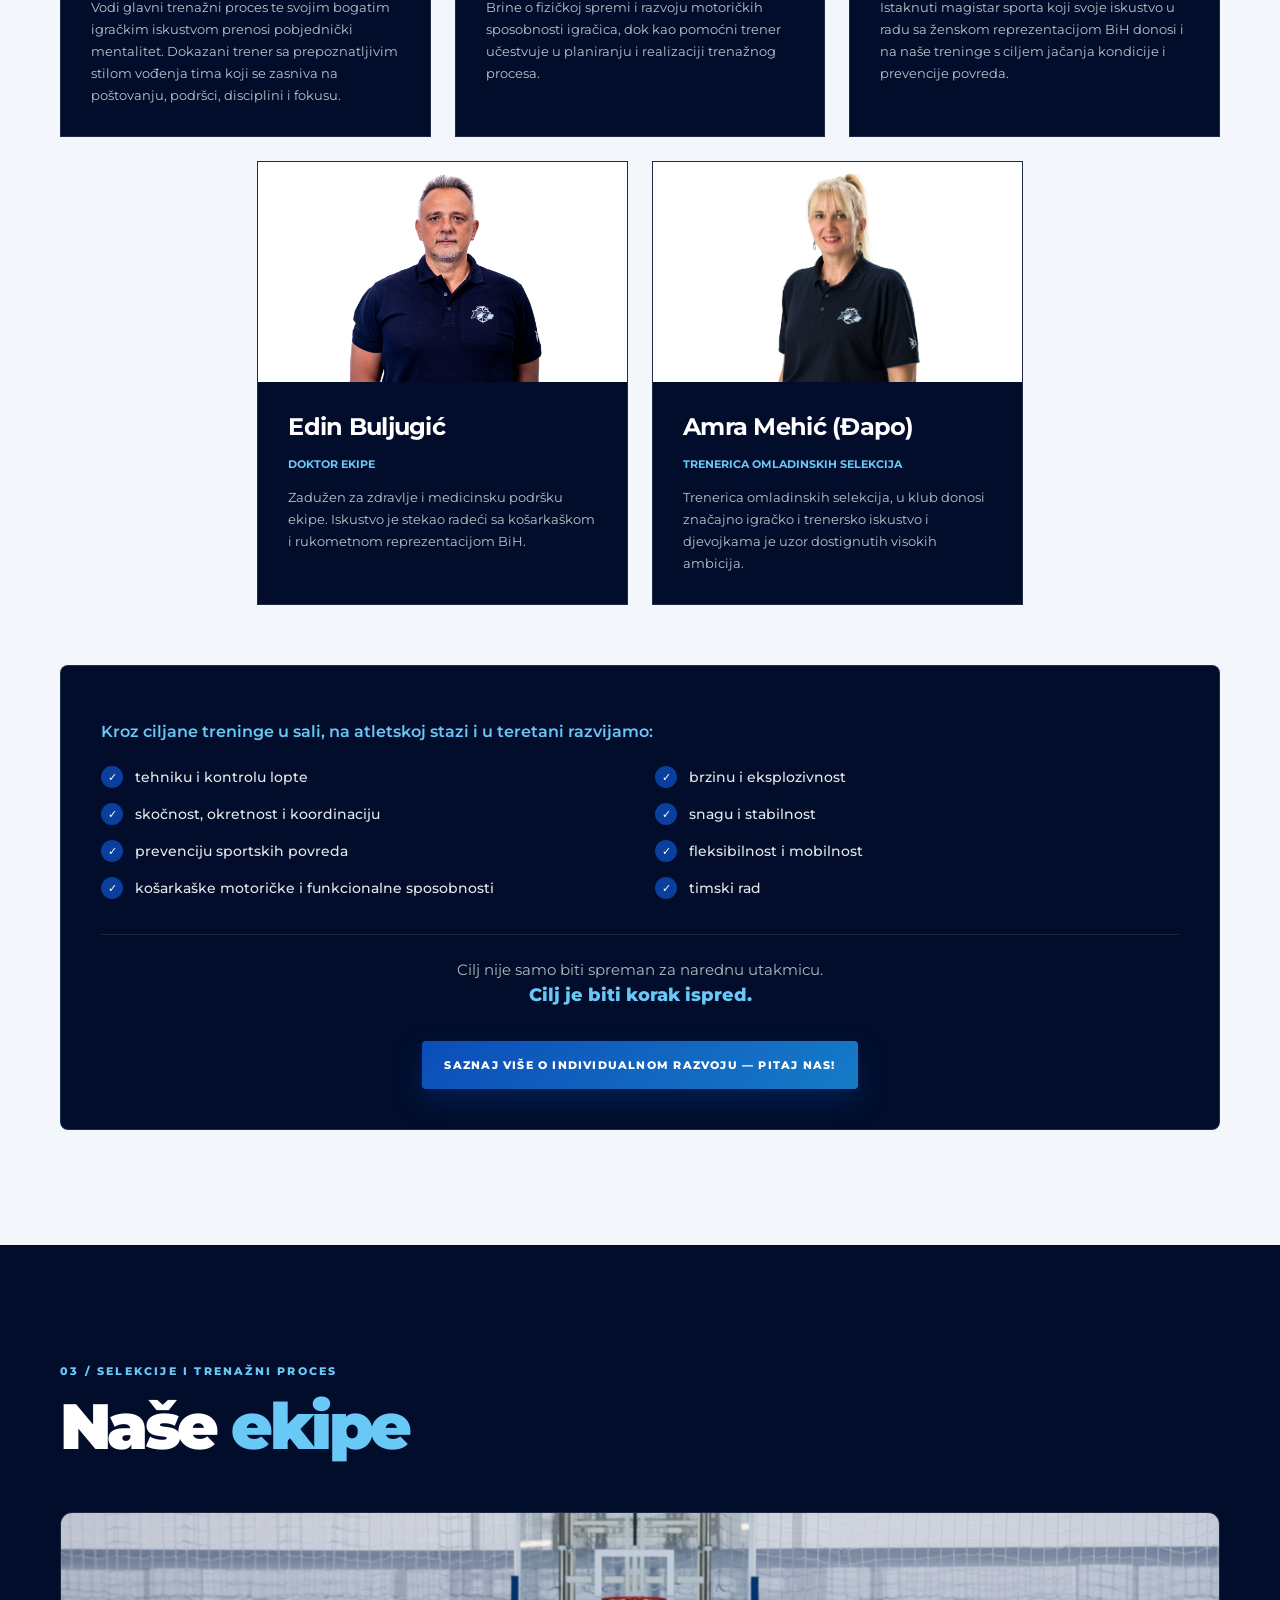
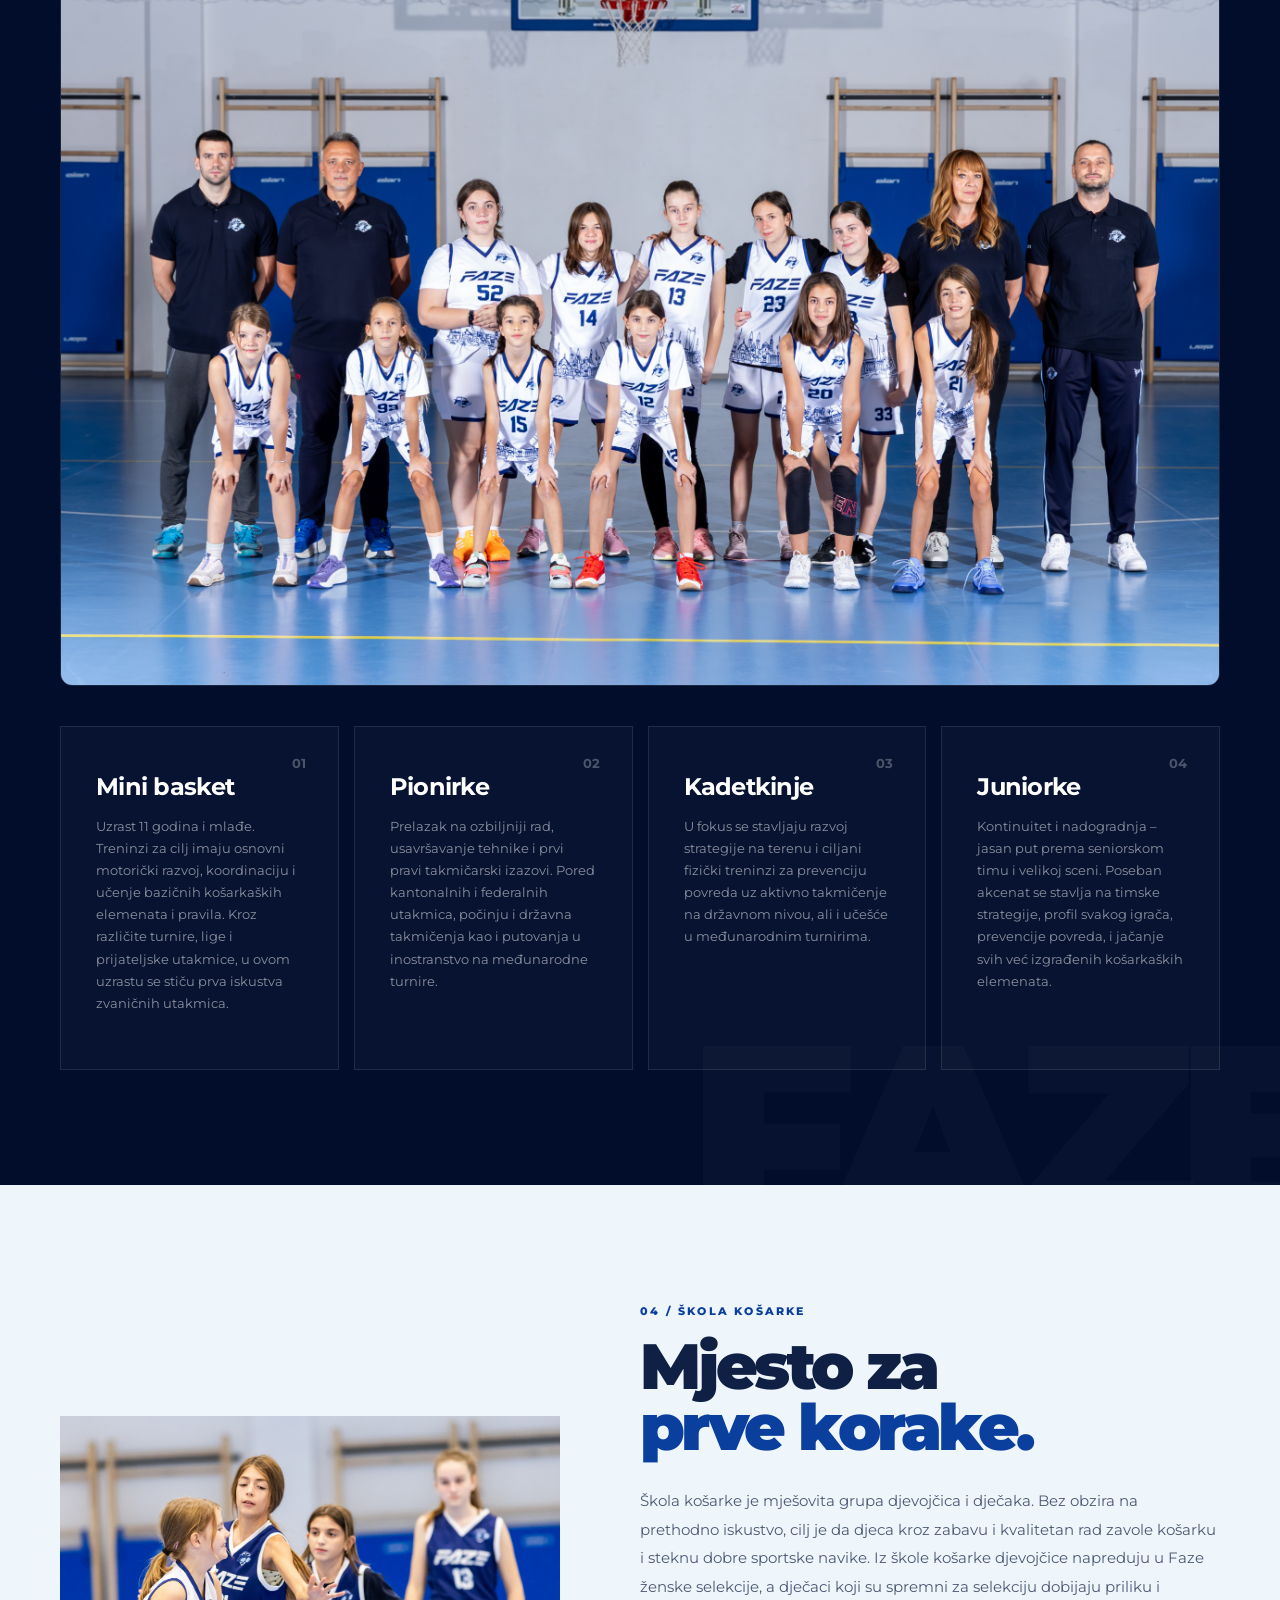
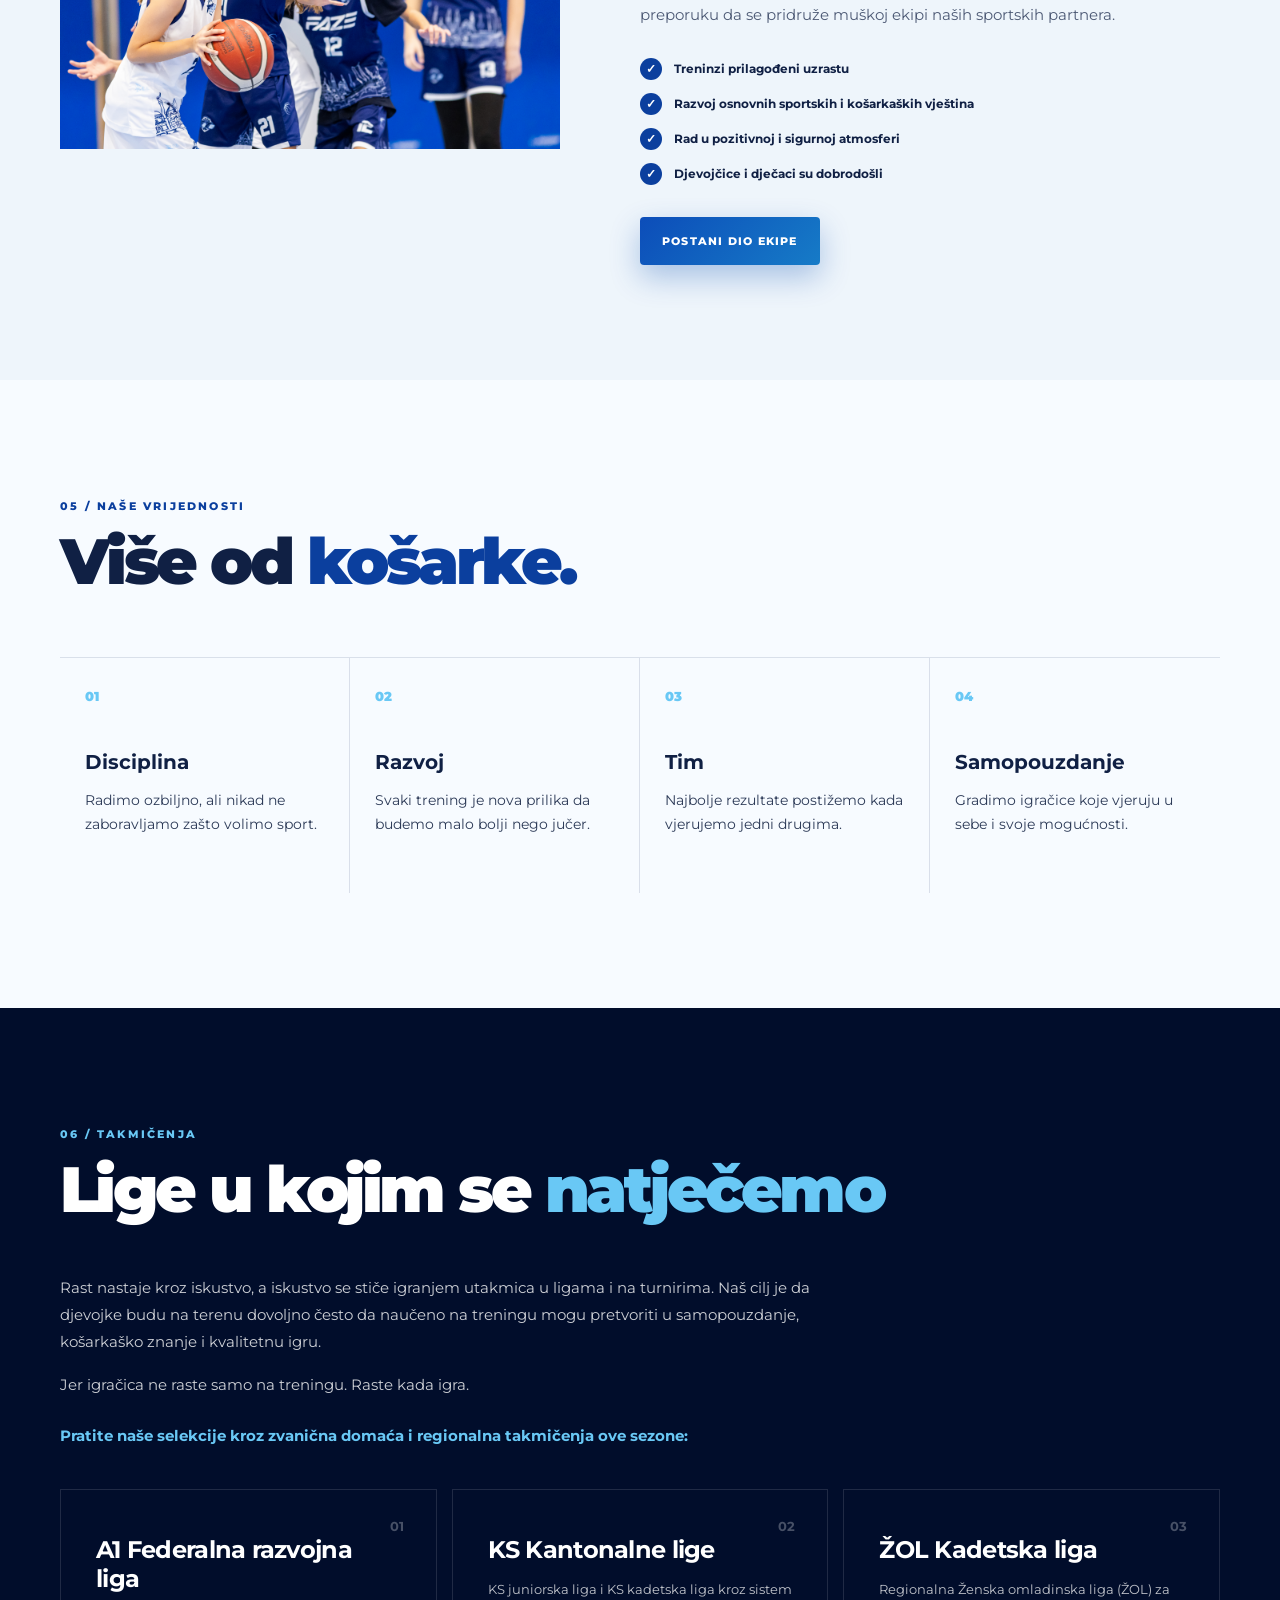
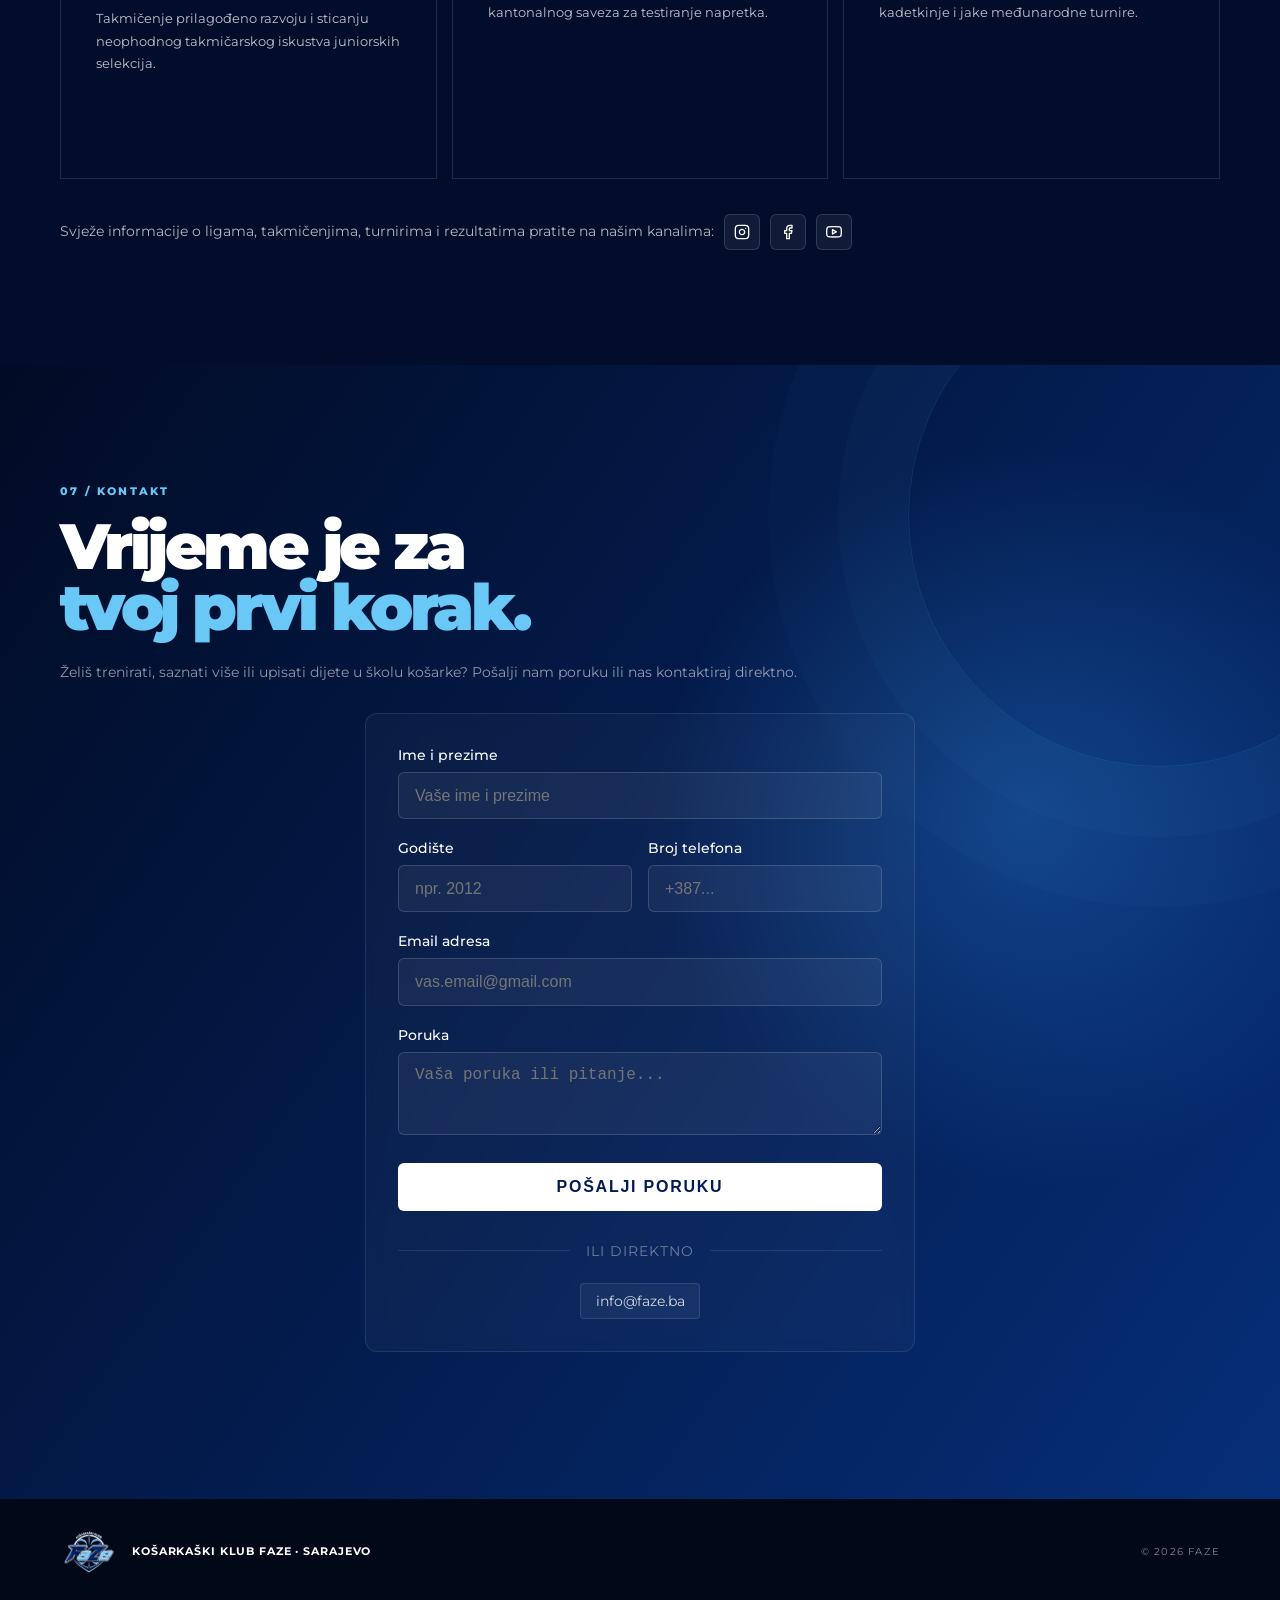
==== commit 8faf57f1: "Galerija" ====
--- a/index.html
+++ b/index.html
@@ -8,11 +8,55 @@
   <meta property="og:url" content="https://faze.ba">
   <meta name="description" content="Zvanična stranica košarkaškog kluba Faze. Saznajte sve o treningu, terminima i kontaktirajte nas.">
   <meta name="keywords" content="košarka, kk faze, košarkaški klub, ženski košarkaški klub, basketball club, trening, škola košarke, pioniri, pionirke, kadeti, kadetkinje, juniori, juniorke">
-  <title>KK FaZe | Košarkaški klub</title>
+  <title>KK Faze | Košarkaški klub</title>
   <link rel="preconnect" href="https://fonts.googleapis.com">
   <link rel="preconnect" href="https://fonts.gstatic.com" crossorigin>
   <link href="https://fonts.googleapis.com/css2?family=Montserrat:wght@400;500;600;700;800;900&display=swap" rel="stylesheet">
   <link rel="stylesheet" href="styles.css">
+  <style>
+    /* Raspored 3 trenera u prvom redu, 2 centrirana u drugom na desktopu */
+    @media (min-width: 992px) {
+      .cards-5-grid {
+        display: flex !important;
+        flex-wrap: wrap;
+        justify-content: center;
+        gap: 24px;
+      }
+      .cards-5-grid .team-card {
+        width: calc(33.333% - 16px);
+        flex: 0 0 calc(33.333% - 16px);
+      }
+    }
+    .social-nav-group {
+      display: inline-flex;
+      align-items: center;
+      gap: 8px;
+    }
+    .icon-only-link {
+      display: inline-flex;
+      align-items: center;
+      justify-content: center;
+      width: 36px;
+      height: 36px;
+      border-radius: 6px;
+      background: rgba(255, 255, 255, 0.06);
+      border: 1px solid rgba(255, 255, 255, 0.14);
+      color: #fff;
+      text-decoration: none;
+      transition: background 0.2s, transform 0.2s;
+    }
+    .icon-only-link:hover {
+      background: rgba(255, 255, 255, 0.16);
+      transform: translateY(-1px);
+    }
+    .social-inline-icons {
+      display: inline-flex;
+      align-items: center;
+      gap: 10px;
+      vertical-align: middle;
+      margin-left: 6px;
+    }
+  </style>
   <script type="application/ld+json">
 {
   "@context": "https://schema.org",
@@ -36,7 +80,9 @@
         "addressCountry": "BA"
       },
       "sameAs": [
-        "https://www.instagram.com/kosarkaski.klub.faze/"
+        "https://www.instagram.com/kosarkaski.klub.faze/",
+        "https://www.facebook.com/people/KK-FaZe/61595117752277/",
+        "https://www.youtube.com/@KK-Faze"
       ],
       "memberOf": [
         {
@@ -55,13 +101,15 @@
       "coach": [
         { "@id": "https://faze.ba/#nidzara-tabakovic" },
         { "@id": "https://faze.ba/#nino-herenda" },
-        { "@id": "https://faze.ba/#amir-aljiji" }
+        { "@id": "https://faze.ba/#amir-aljiji" },
+        { "@id": "https://faze.ba/#trener-5" }
       ],
       "employee": [
         { "@id": "https://faze.ba/#nidzara-tabakovic" },
         { "@id": "https://faze.ba/#nino-herenda" },
         { "@id": "https://faze.ba/#amir-aljiji" },
-        { "@id": "https://faze.ba/#edin-buljugic" }
+        { "@id": "https://faze.ba/#edin-buljugic" },
+        { "@id": "https://faze.ba/#trener-5" }
       ]
     },
     {
@@ -101,6 +149,15 @@
       "worksFor": { "@id": "https://faze.ba/#organization" }
     },
     {
+      "@type": "Person",
+      "@id": "https://faze.ba/#trener-5",
+      "name": "Amra Mehić (Đapo)",
+      "jobTitle": "Trenerica omladinskih selekcija",
+      "image": "https://faze.ba/images/AmraMehicDjapo.jpg",
+      "description": "Trenerica omladinskih selekcija, u klub donosi značajno igračko i trenersko iskustvo i djevojkama je uzor dostignutih visokih ambicija.",
+      "worksFor": { "@id": "https://faze.ba/#organization" }
+    },
+    {
       "@type": "FAQPage",
       "@id": "https://faze.ba/#faq",
       "mainEntity": [
@@ -109,7 +166,7 @@
           "name": "Kako se mogu upisati u Košarkaški klub FaZe?",
           "acceptedAnswer": {
             "@type": "Answer",
-            "text": "Upis u KK FaZe vrši se popunjavanjem kontakt forme na našoj web stranici, slanjem upita na email info@faze.ba ili direktnom porukom putem našeg zvaničnog Instagram profila (@kosarkaski.klub.faze)."
+            "text": "Upis u KK FaZe vrši se popunjavanjem kontakt forme na našoj web stranici, slanjem upita na email info@faze.ba ili direktnom porukom putem našeg zvaničnog Instagram ili Facebook profila."
           }
         },
         {
@@ -125,7 +182,7 @@
           "name": "Gdje se održavaju treninzi i kako saznati termine?",
           "acceptedAnswer": {
             "@type": "Answer",
-            "text": "Treninzi se održavaju u Sarajevu u sali, na atletskoj stazi i u teretani. Tačni termini treninga zavise od uzrasne selekcije i dobijaju se direktno nakon prijave putem kontakt forme ili Instagrama."
+            "text": "Treninzi se održavaju u Sarajevu u sali, na atletskoj stazi i u teretani. Tačni termini treninga zavise od uzrasne selekcije i dobijaju se direktno nakon prijave putem kontakt forme ili društvenih mreža."
           }
         }
       ]
@@ -138,14 +195,21 @@
 
   <header class="site-header" id="top">
     <div class="container nav-wrap">
-      <a class="brand" href="#top" aria-label="FaZe početna">
-        <img src="images/KKFAZE.png" alt="Logo KK FaZe">
+      <a class="brand" href="#top" aria-label="Faze početna">
+        <img src="images/KKFAZE.png" alt="Logo KK Faze">
       </a>
 
-      <!-- NOVO: Brzi linkovi vidljivi na mobitelu pored hamburger menija -->
       <div class="mobile-header-actions">
         <a class="header-insta-icon" href="https://www.instagram.com/kosarkaski.klub.faze/" target="_blank" rel="noopener noreferrer" aria-label="Instagram">
-          <svg width="20" height="20" viewBox="0 0 24 24" fill="none" stroke="currentColor" stroke-width="2" stroke-linecap="round" stroke-linejoin="round"><rect x="2" y="2" width="20" height="20" rx="5" ry="5"></rect><path d="M16 11.37A4 4 0 1 1 12.63 8 4 4 0 0 1 16 11.37z"></path><line x1="17.5" y1="6.5" x2="17.51" y2="6.5"></line></svg>
+          <svg width="18" height="18" viewBox="0 0 24 24" fill="none" stroke="currentColor" stroke-width="2" stroke-linecap="round" stroke-linejoin="round"><rect x="2" y="2" width="20" height="20" rx="5" ry="5"></rect><path d="M16 11.37A4 4 0 1 1 12.63 8 4 4 0 0 1 16 11.37z"></path><line x1="17.5" y1="6.5" x2="17.51" y2="6.5"></line></svg>
+        </a>
+        <!-- ZAMIJENI LINK SA PRAVIM FACEBOOK LINKOM -->
+        <a class="header-insta-icon" href="https://www.facebook.com/people/KK-FaZe/61595117752277/" target="_blank" rel="noopener noreferrer" aria-label="Facebook">
+          <svg width="18" height="18" viewBox="0 0 24 24" fill="none" stroke="currentColor" stroke-width="2" stroke-linecap="round" stroke-linejoin="round"><path d="M18 2h-3a5 5 0 0 0-5 5v3H7v4h3v8h4v-8h3l1-4h-4V7a1 1 0 0 1 1-1h3z"></path></svg>
+        </a>
+        <!-- ZAMIJENI LINK SA PRAVIM YOUTUBE LINKOM -->
+        <a class="header-insta-icon" href="https://www.youtube.com/@KK-Faze" target="_blank" rel="noopener noreferrer" aria-label="YouTube">
+          <svg width="18" height="18" viewBox="0 0 24 24" fill="none" stroke="currentColor" stroke-width="2" stroke-linecap="round" stroke-linejoin="round"><path d="M22.54 6.42a2.78 2.78 0 0 0-1.94-2C18.88 4 12 4 12 4s-6.88 0-8.6.46a2.78 2.78 0 0 0-1.94 2A29 29 0 0 0 1 11.75a29 29 0 0 0 .46 5.33A2.78 2.78 0 0 0 3.4 19c1.72.46 8.6.46 8.6.46s6.88 0 8.6-.46a2.78 2.78 0 0 0 1.94-2 29 29 0 0 0 .46-5.25 29 29 0 0 0-.46-5.33z"></path><polygon points="9.75 15.02 15.5 11.75 9.75 8.48 9.75 15.02"></polygon></svg>
         </a>
         <a class="header-contact-btn" href="#kontakt">Kontakt</a>
         <button class="menu-toggle" aria-label="Otvori meni" aria-expanded="false">
@@ -159,11 +223,21 @@
         <a href="#selekcije">Selekcije</a>
         <a href="#skola">Škola košarke</a>
         <a href="#takmicenja">Takmičenja</a>
+        <a href="galerija.html">Galerija</a>
         <a href="#kontakt">Kontakt</a>
-        <a href="https://www.instagram.com/kosarkaski.klub.faze/" target="_blank" rel="noopener noreferrer" class="desktop-only-insta nav-insta-btn">
-          <svg width="15" height="15" viewBox="0 0 24 24" fill="none" stroke="currentColor" stroke-width="2" stroke-linecap="round" stroke-linejoin="round"><rect x="2" y="2" width="20" height="20" rx="5" ry="5"></rect><path d="M16 11.37A4 4 0 1 1 12.63 8 4 4 0 0 1 16 11.37z"></path><line x1="17.5" y1="6.5" x2="17.51" y2="6.5"></line></svg>
-          Instagram
-        </a>
+        <div class="social-nav-group">
+          <a href="https://www.instagram.com/kosarkaski.klub.faze/" target="_blank" rel="noopener noreferrer" class="icon-only-link" aria-label="Instagram" title="Instagram">
+            <svg width="17" height="17" viewBox="0 0 24 24" fill="none" stroke="currentColor" stroke-width="2" stroke-linecap="round" stroke-linejoin="round"><rect x="2" y="2" width="20" height="20" rx="5" ry="5"></rect><path d="M16 11.37A4 4 0 1 1 12.63 8 4 4 0 0 1 16 11.37z"></path><line x1="17.5" y1="6.5" x2="17.51" y2="6.5"></line></svg>
+          </a>
+          <!-- ZAMIJENI LINK SA PRAVIM FACEBOOK LINKOM -->
+          <a href="https://www.facebook.com/people/KK-FaZe/61595117752277/" target="_blank" rel="noopener noreferrer" class="icon-only-link" aria-label="Facebook" title="Facebook">
+            <svg width="17" height="17" viewBox="0 0 24 24" fill="none" stroke="currentColor" stroke-width="2" stroke-linecap="round" stroke-linejoin="round"><path d="M18 2h-3a5 5 0 0 0-5 5v3H7v4h3v8h4v-8h3l1-4h-4V7a1 1 0 0 1 1-1h3z"></path></svg>
+          </a>
+          <!-- ZAMIJENI LINK SA PRAVIM YOUTUBE LINKOM -->
+          <a href="https://www.youtube.com/@KK-Faze" target="_blank" rel="noopener noreferrer" class="icon-only-link" aria-label="YouTube" title="YouTube">
+            <svg width="17" height="17" viewBox="0 0 24 24" fill="none" stroke="currentColor" stroke-width="2" stroke-linecap="round" stroke-linejoin="round"><path d="M22.54 6.42a2.78 2.78 0 0 0-1.94-2C18.88 4 12 4 12 4s-6.88 0-8.6.46a2.78 2.78 0 0 0-1.94 2A29 29 0 0 0 1 11.75a29 29 0 0 0 .46 5.33A2.78 2.78 0 0 0 3.4 19c1.72.46 8.6.46 8.6.46s6.88 0 8.6-.46a2.78 2.78 0 0 0 1.94-2 29 29 0 0 0 .46-5.25 29 29 0 0 0-.46-5.33z"></path><polygon points="9.75 15.02 15.5 11.75 9.75 8.48 9.75 15.02"></polygon></svg>
+          </a>
+        </div>
       </nav>
     </div>
   </header>
@@ -177,7 +251,7 @@
           <span class="eyebrow">KOŠARKAŠKI KLUB · SARAJEVO</span>
           <h1>IGRAJ.<br><span>RASTI.</span><br>OSVOJI.</h1>
           <p>
-            FaZe je mjesto gdje košarka postaje više od igre — gradimo karakter,
+            Faze je mjesto gdje košarka postaje više od igre — gradimo karakter,
             razvijamo talenat i stvaramo ekipu koja raste zajedno.
           </p>
           <div class="hero-actions">
@@ -187,7 +261,7 @@
         </div>
 
         <div class="hero-logo">
-          <img src="images/KKFAZE.png" alt="KK FaZe logo">
+          <img src="images/KKFAZE.png" alt="KK Faze logo">
         </div>
       </div>
       <div class="hero-bottom">
@@ -208,16 +282,21 @@
         <span class="section-label light">01 / O NAMA</span>
         <h2>Više od kluba. <em>Tvoj put.</em></h2>
       </div>
-      <p>Košarkaški klub FaZe osnovan je u ljeto 2026. godine u Sarajevu sa jasnom vizijom: jačanje omladinske ženske košarke i stvaranje zdrave sredine za razvoj budućih šampionki.</p>
-    </div>
-    <div class="about-image-wrapper" style="margin-bottom: 40px; border-radius: 12px; overflow: hidden; border: 1px solid rgba(255, 255, 255, 0.1);">
-      <img src="images/tim.jpg" alt="KK FaZe tim i stručni štab" style="width: 100%; height: auto; display: block;">
+      <p>Košarkaški klub Faze osnovan je u ljeto 2026. godine u Sarajevu sa jasnom vizijom: jačanje omladinske ženske košarke i stvaranje zdrave sredine za razvoj budućih šampionki.</p>
+    </div>
+    <div class="about-image-wrapper" style="margin-bottom: 16px; border-radius: 12px; overflow: hidden; border: 1px solid rgba(255, 255, 255, 0.1);">
+      <img src="images/tim.jpg" alt="KK Faze tim i stručni štab" style="width: 100%; height: auto; display: block;">
+    </div>
+    <div style="text-align: right; margin-bottom: 35px;">
+      <a href="galerija.html" style="color: var(--blue-light); font-weight: 700; font-size: 14px; text-decoration: none; display: inline-flex; align-items: center; gap: 6px;">
+        Pogledaj više fotografija u galeriji →
+      </a>
     </div>
 
     <div class="about-grid">
       <div class="about-card">
-        <h3>Šta znači FaZe?</h3>
-        <p>FaZe je ime koje simbolizira pobjednički duh, snagu, odlučnost i vjeru u vlastite mogućnosti. Za nas to nije samo naziv kluba, već stav – želja da se svaki trening odradi najbolje moguće i da se svaki izazov pretvori u priliku za napredak.</p>
+        <h3>Šta znači Faze?</h3>
+        <p>Faze je ime koje simbolizira pobjednički duh, snagu, odlučnost i vjeru u vlastite mogućnosti. Za nas to nije samo naziv kluba, već stav – želja da se svaki trening odradi najbolje moguće i da se svaki izazov pretvori u priliku za napredak.</p>
         <p><strong>Mentalitet pobjednika:</strong> Boriti se, učiti iz poraza, poštovati protivnika i uvijek težiti tome da budemo bolji nego jučer.</p>
         <div class="about-quote">
           <span>IGRAJ. RASTI. POBJEĐUJ!</span>
@@ -235,7 +314,7 @@
           <li>✔ Podrška za mlade talente i reprezentativke</li>
         </ul>
         <div class="about-footer-text">
-          <strong>FaZe – ime za one koji vjeruju da mogu više.</strong>
+          <strong>Faze – ime za one koji vjeruju da mogu više.</strong>
         </div>
       </div>
     </div>
@@ -253,7 +332,7 @@
       <p>Iskustvo, znanje i posvećenost za razvoj pobjedničkog mentaliteta.</p>
     </div>
 
-    <div class="cards cards-4-grid">
+    <div class="cards cards-5-grid">
       <!-- Trener 1: Nidžara -->
       <div class="team-card" style="padding: 0; overflow: hidden; display: flex; flex-direction: column;">
        <div style="height: 220px; background: #fff; overflow: hidden; display: flex; align-items: center; justify-content: center;">
@@ -293,7 +372,7 @@
         </div>
       </div>
 
-      <!-- Trener 4: (Placeholder / Dodatni trener) -->
+      <!-- Trener 4: Edin -->
       <div class="team-card" style="padding: 0; overflow: hidden; display: flex; flex-direction: column;">
         <div style="height: 220px; background: #fff; overflow: hidden; display: flex; align-items: center; justify-content: center;">
           <img src="images/EdinBuljugic.jpg" alt="Edin Buljugić" style="max-width: 100%; max-height: 100%; object-fit: contain;">
@@ -302,7 +381,20 @@
           <span class="card-number">04</span>
           <h3>Edin Buljugić</h3>
           <p style="color: var(--blue-light); font-weight: 700; margin: 6px 0 12px; font-size: 11px; text-transform: uppercase;">Doktor ekipe</p>
-          <p>Zadužen za zdravlje i medicinsku podršku ekipe. Iskustvo je stekao radeći sa košarkaškom i rukometnom reprezentacijom BiH. </p>
+          <p>Zadužen za zdravlje i medicinsku podršku ekipe. Iskustvo je stekao radeći sa košarkaškom i rukometnom reprezentacijom BiH.</p>
+        </div>
+      </div>
+
+    
+      <div class="team-card" style="padding: 0; overflow: hidden; display: flex; flex-direction: column;">
+        <div style="height: 220px; background: #fff; overflow: hidden; display: flex; align-items: center; justify-content: center;">
+          <img src="images/AmraMehicDjapo.jpg" alt="Amra Mehić (Đapo)" style="max-width: 100%; max-height: 100%; object-fit: contain;">
+        </div>
+        <div style="padding: 30px;">
+          <span class="card-number">05</span>
+          <h3>Amra Mehić (Đapo)</h3>
+          <p style="color: var(--blue-light); font-weight: 700; margin: 6px 0 12px; font-size: 11px; text-transform: uppercase;">Trenerica omladinskih selekcija</p>
+          <p>Trenerica omladinskih selekcija, u klub donosi značajno igračko i trenersko iskustvo i djevojkama je uzor dostignutih visokih ambicija.</p>
         </div>
       </div>
     </div>
@@ -343,7 +435,7 @@
           </div>
         </div>
         <div class="about-image-wrapper" style="margin-bottom: 40px; border-radius: 12px; overflow: hidden; border: 1px solid rgba(255, 255, 255, 0.1);">
-          <img src="images/fullteam.jpg" alt="KK FaZe" style="width: 100%; height: auto; display: block;">
+          <img src="images/fullteam.jpg" alt="KK Faze" style="width: 100%; height: auto; display: block;">
         </div>
         <div class="cards cards-6">
 
@@ -389,7 +481,7 @@
 
     <section class="section school" id="skola">
       <div class="container school-grid">
-        <img class="school-img" height="auto" src="images/skolakosarke.png" alt="Škola košarke">
+        <img class="school-img" height="auto" src="images/skolakosarke.jpg" alt="Škola košarke">
 
         <div class="school-copy">
           <span class="section-label">04 / ŠKOLA KOŠARKE</span>
@@ -398,7 +490,7 @@
             Škola košarke je mješovita grupa djevojčica i dječaka. Bez obzira na
             prethodno iskustvo, cilj je da djeca kroz zabavu i kvalitetan rad
             zavole košarku i steknu dobre sportske navike. Iz škole košarke djevojčice napreduju
-            u FaZe ženske selekcije, a dječaci koji su spremni za selekciju dobijaju priliku 
+            u Faze ženske selekcije, a dječaci koji su spremni za selekciju dobijaju priliku 
             i preporuku da se pridruže muškoj ekipi naših sportskih partnera.
           </p>
 
@@ -491,7 +583,18 @@
     </div>
 
     <div class="leagues-footer-note" style="margin-top: 35px; font-size: 14px; color: rgba(255,255,255,0.7);">
-      Svježe informacije o ligama, takmičenjima, turnirima i rezultatima pratite na našem <a href="https://www.instagram.com/kosarkaski.klub.faze/" target="_blank" rel="noopener noreferrer" style="color: var(--blue-light); text-decoration: underline; font-weight: 600;">instagram kanalu</a>.
+      Svježe informacije o ligama, takmičenjima, turnirima i rezultatima pratite na našim kanalima:
+      <span class="social-inline-icons">
+        <a href="https://www.instagram.com/kosarkaski.klub.faze/" target="_blank" rel="noopener noreferrer" class="icon-only-link" aria-label="Instagram" title="Instagram">
+          <svg width="16" height="16" viewBox="0 0 24 24" fill="none" stroke="currentColor" stroke-width="2" stroke-linecap="round" stroke-linejoin="round"><rect x="2" y="2" width="20" height="20" rx="5" ry="5"></rect><path d="M16 11.37A4 4 0 1 1 12.63 8 4 4 0 0 1 16 11.37z"></path><line x1="17.5" y1="6.5" x2="17.51" y2="6.5"></line></svg>
+        </a>
+        <a href="https://www.facebook.com/people/KK-FaZe/61595117752277/" target="_blank" rel="noopener noreferrer" class="icon-only-link" aria-label="Facebook" title="Facebook">
+          <svg width="16" height="16" viewBox="0 0 24 24" fill="none" stroke="currentColor" stroke-width="2" stroke-linecap="round" stroke-linejoin="round"><path d="M18 2h-3a5 5 0 0 0-5 5v3H7v4h3v8h4v-8h3l1-4h-4V7a1 1 0 0 1 1-1h3z"></path></svg>
+        </a>
+        <a href="https://www.youtube.com/@KK-Faze" target="_blank" rel="noopener noreferrer" class="icon-only-link" aria-label="YouTube" title="YouTube">
+          <svg width="16" height="16" viewBox="0 0 24 24" fill="none" stroke="currentColor" stroke-width="2" stroke-linecap="round" stroke-linejoin="round"><path d="M22.54 6.42a2.78 2.78 0 0 0-1.94-2C18.88 4 12 4 12 4s-6.88 0-8.6.46a2.78 2.78 0 0 0-1.94 2A29 29 0 0 0 1 11.75a29 29 0 0 0 .46 5.33A2.78 2.78 0 0 0 3.4 19c1.72.46 8.6.46 8.6.46s6.88 0 8.6-.46a2.78 2.78 0 0 0 1.94-2 29 29 0 0 0 .46-5.25 29 29 0 0 0-.46-5.33z"></path><polygon points="9.75 15.02 15.5 11.75 9.75 8.48 9.75 15.02"></polygon></svg>
+        </a>
+      </span>
     </div>
   </div>
 </section>
@@ -546,12 +649,9 @@
             <span style="height: 1px; background: rgba(255,255,255,0.1); flex: 1;"></span>
           </div>
 
-          <div class="cta-actions" style="display: flex; justify-content: center; gap: 1rem;">
-            <a href="mailto:info@faze.ba" style="color: rgba(255,255,255,0.8); text-decoration: none; font-size: 0.95rem; display: flex; align-items: center; gap: 0.5rem; padding: 0.5rem 1rem; border-radius: 4px; background: rgba(255,255,255,0.05); border: 1px solid rgba(255,255,255,0.1); transition: background 0.2s;">
+          <div class="cta-actions" style="display: flex; flex-wrap: wrap; align-items: center; justify-content: center; gap: 0.75rem;">
+            <a href="mailto:info@faze.ba" style="color: rgba(255,255,255,0.8); text-decoration: none; font-size: 0.9rem; display: flex; align-items: center; gap: 0.4rem; padding: 0.5rem 0.9rem; border-radius: 4px; background: rgba(255,255,255,0.05); border: 1px solid rgba(255,255,255,0.1); transition: background 0.2s;">
               info@faze.ba
-            </a>
-            <a href="https://www.instagram.com/kosarkaski.klub.faze/" target="_blank" rel="noopener noreferrer" style="color: rgba(255,255,255,0.8); text-decoration: none; font-size: 0.95rem; display: flex; align-items: center; gap: 0.5rem; padding: 0.5rem 1rem; border-radius: 4px; background: rgba(255,255,255,0.05); border: 1px solid rgba(255,255,255,0.1); transition: background 0.2s;">
-              Instagram ↗
             </a>
           </div>
 
@@ -563,8 +663,8 @@
   <footer>
     <div class="container footer-wrap">
       <div class="footer-brand">
-        <img src="images/KKFAZE.png" alt="KK FaZe">
-        <span>Košarkaški klub FaZe · Sarajevo</span>
+        <img src="images/KKFAZE.png" alt="KK Faze">
+        <span>Košarkaški klub Faze · Sarajevo</span>
       </div>
      
       <div class="copyright">© <span id="year"></span> FAZE</div>
--- a/styles.css
+++ b/styles.css
@@ -565,7 +565,7 @@
 
 .school-img {
   width: 100%;       /* Prilagođava se koloni u kojoj se nalazi */
-  max-width: 350px;  /* Ovdje ograničite maksimalnu širinu (stavite 400px, 450px ili koliko vam odgovara) */
+  max-width: 500px;  /* Ovdje ograničite maksimalnu širinu (stavite 400px, 450px ili koliko vam odgovara) */
   height: auto;
   display: block;
 }
